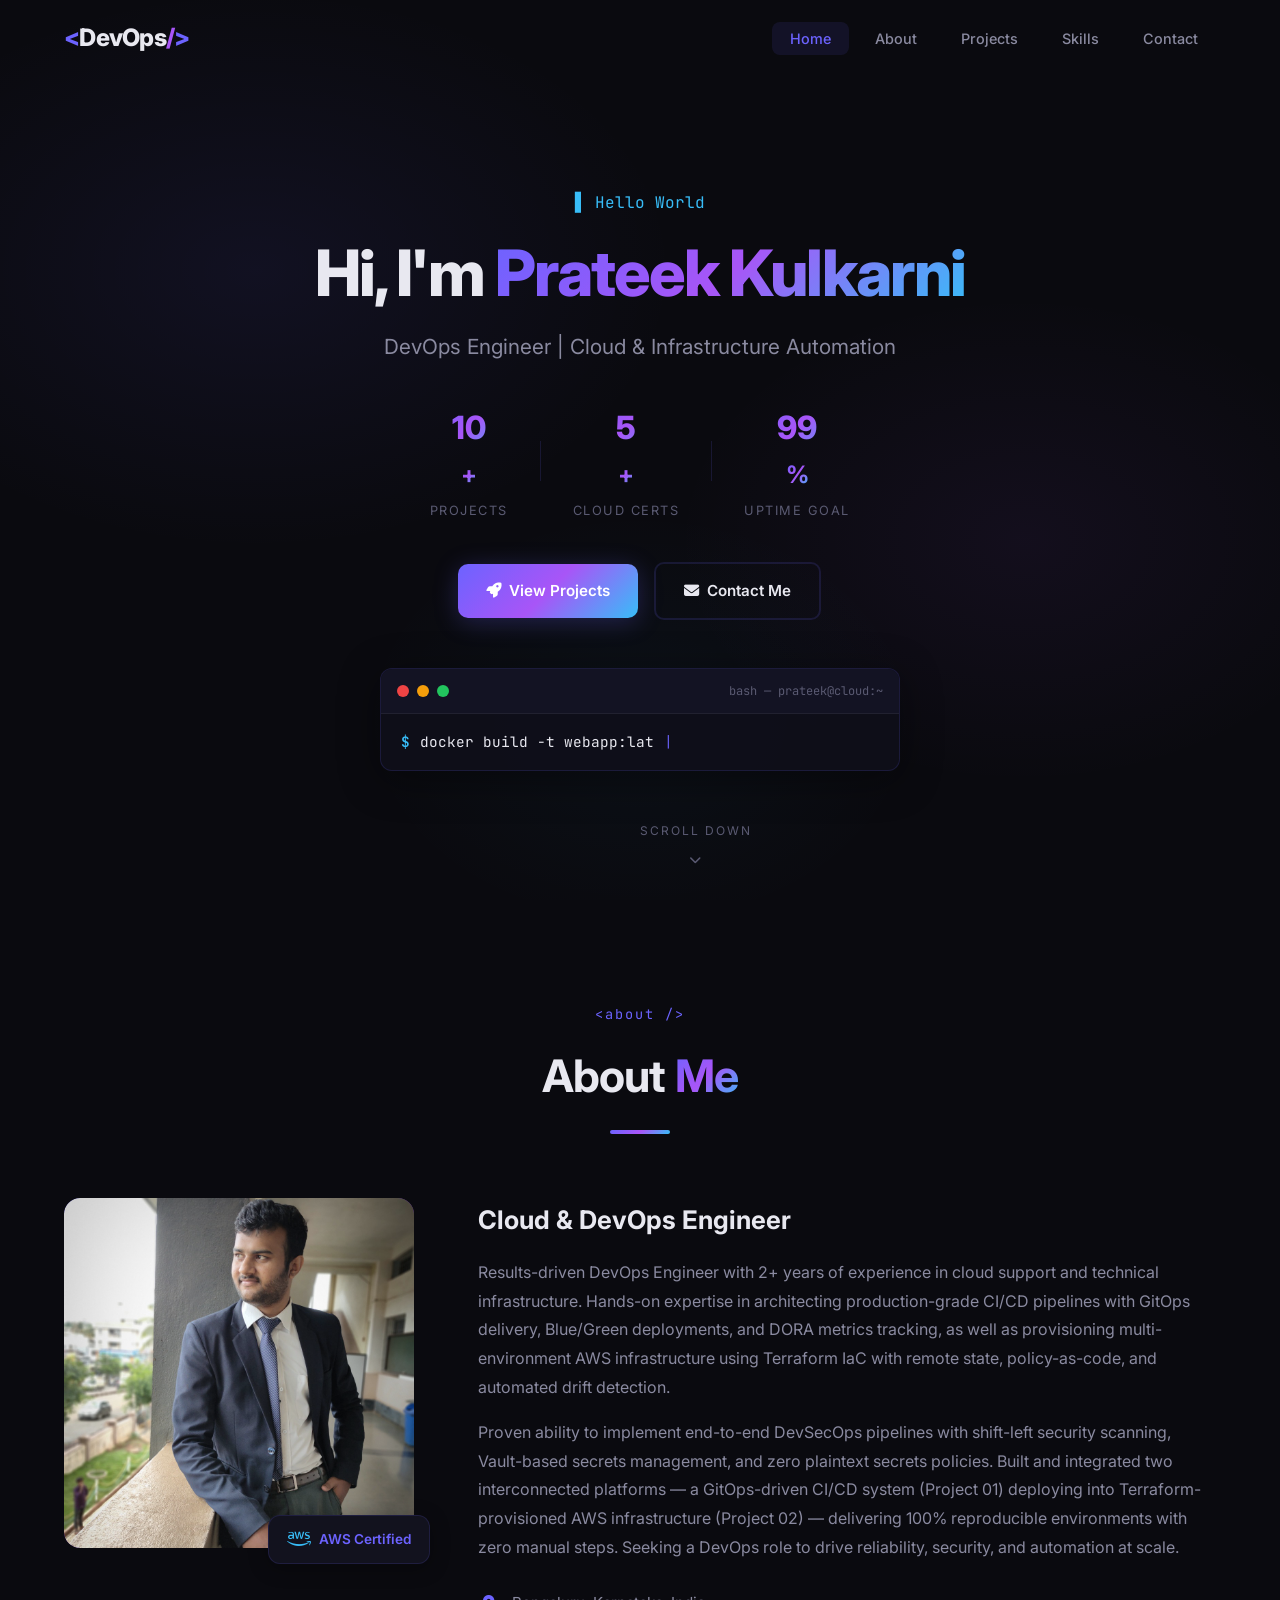
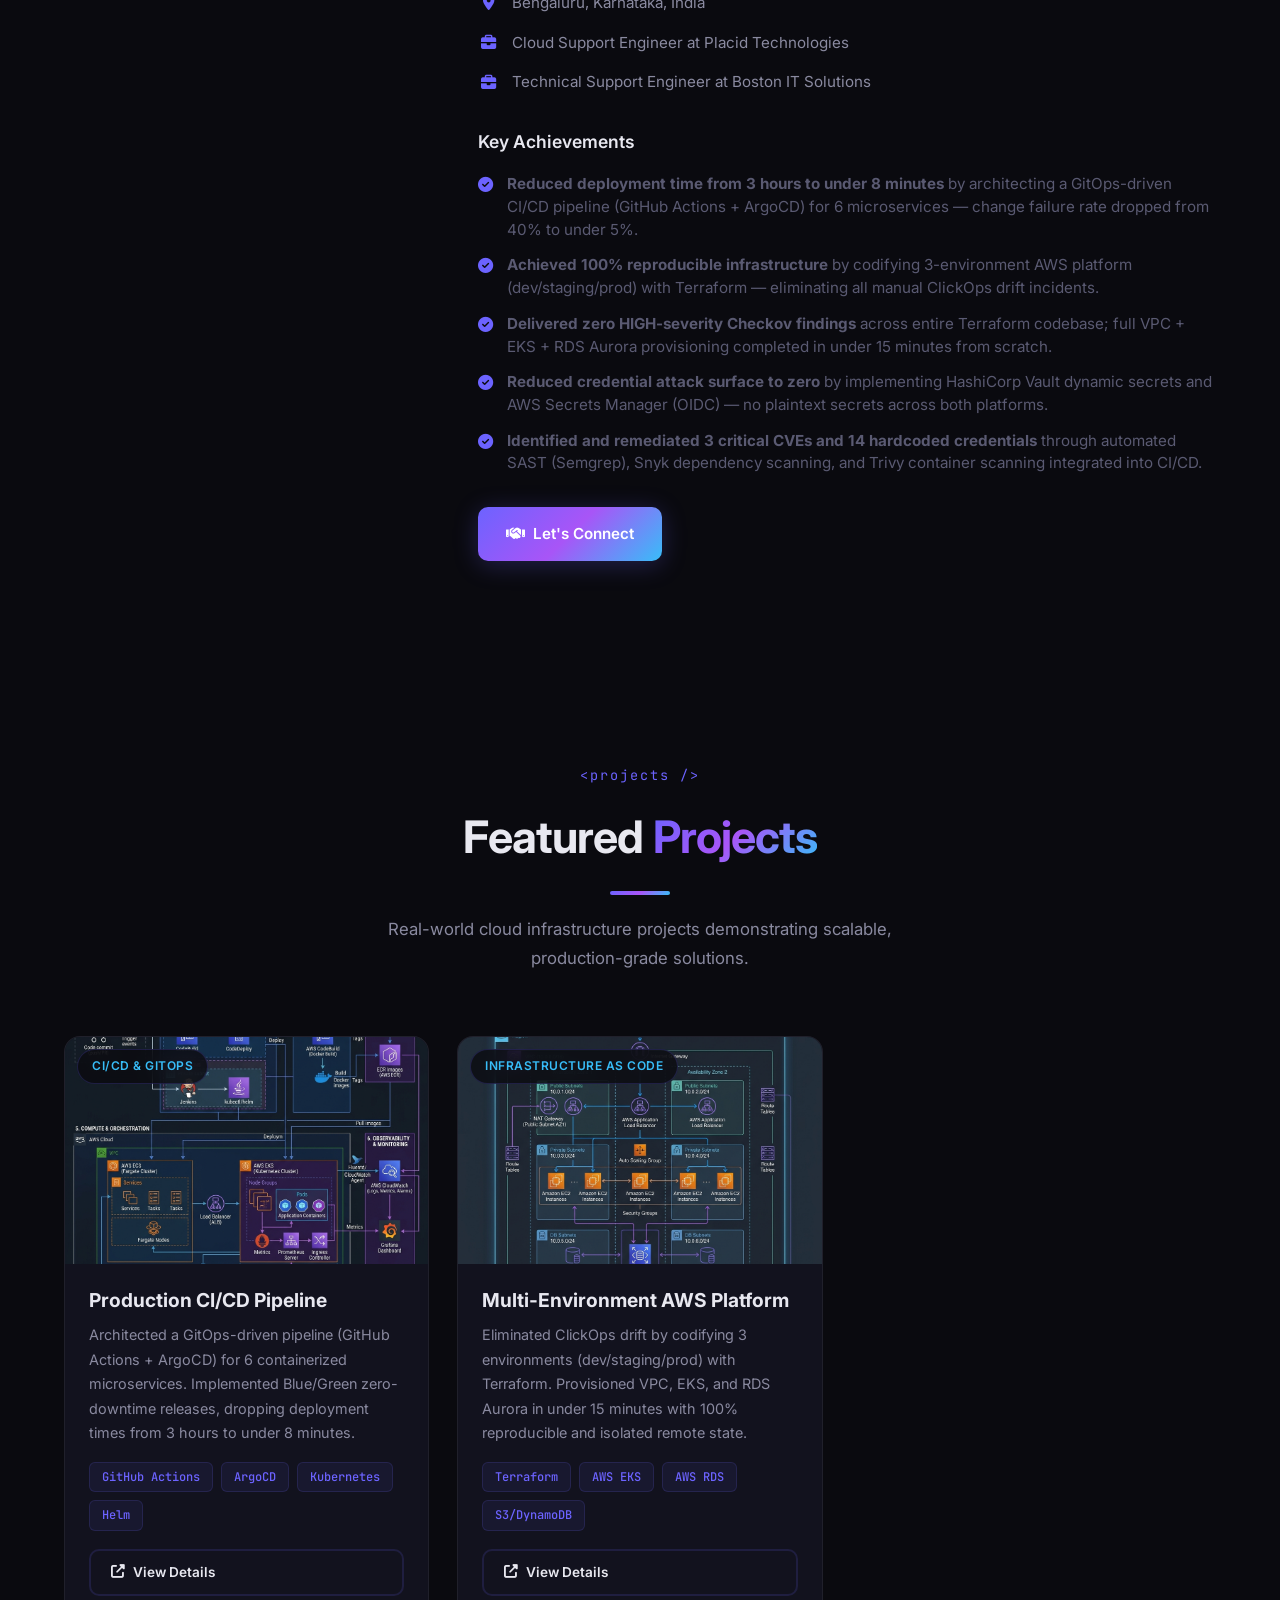
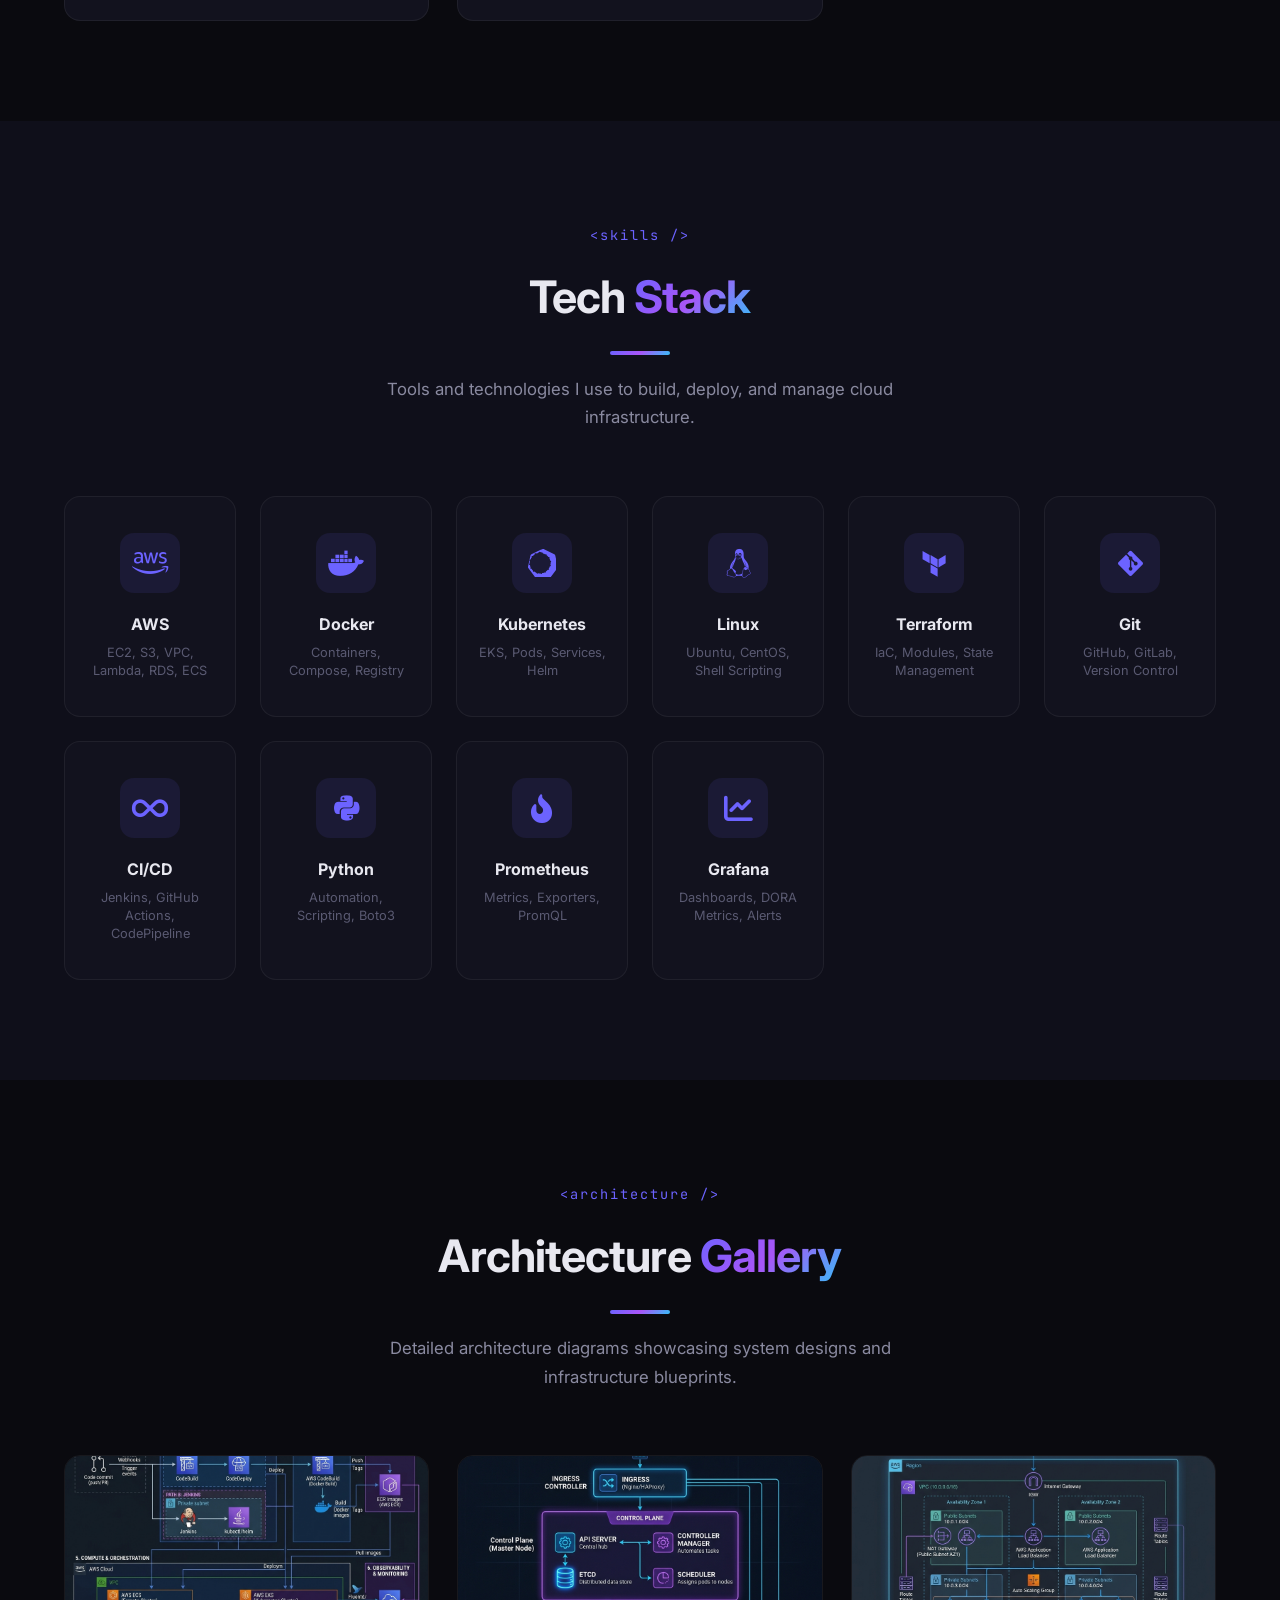
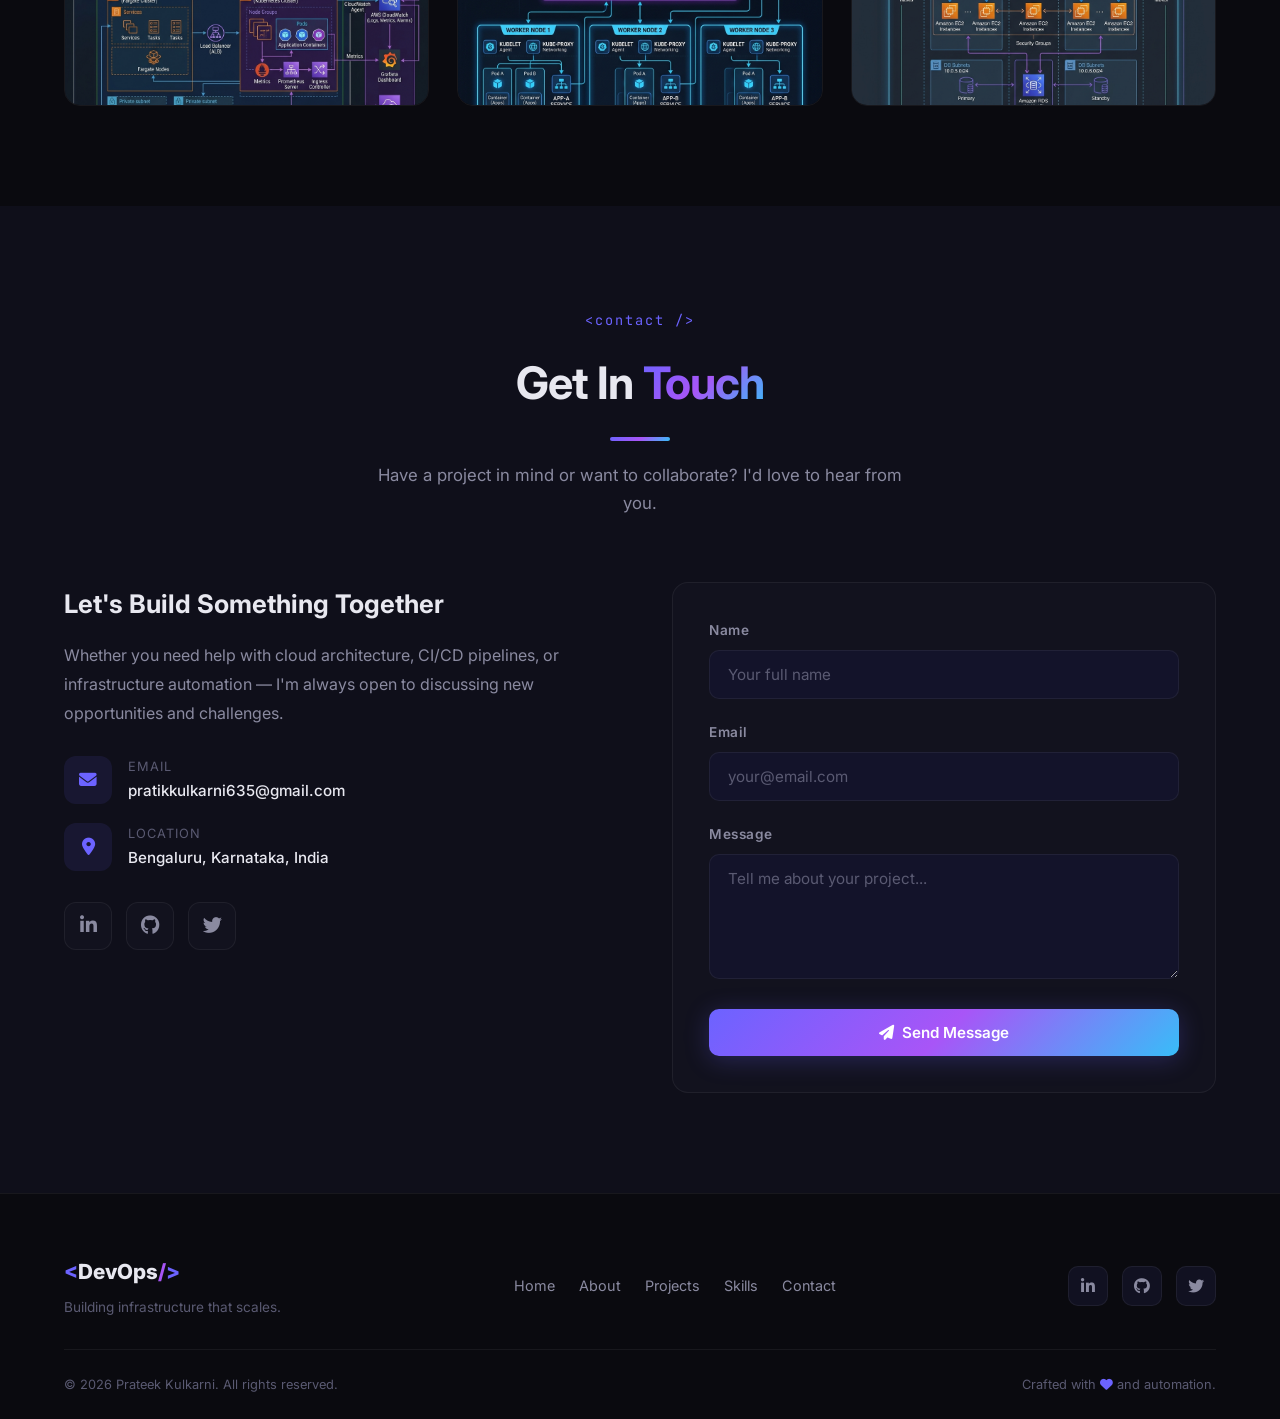
==== index.html @ 16a814f4 "Add Python, Prometheus, and Grafana to Tech Stack" ====
<!DOCTYPE html>
<html lang="en">
<head>
  <meta charset="UTF-8" />
  <meta name="viewport" content="width=device-width, initial-scale=1.0" />
  <meta name="description" content="Prateek Kulkarni — DevOps Engineer specializing in cloud infrastructure automation, CI/CD pipelines, Docker, Kubernetes, and Terraform. Based in Bengaluru, India." />
  <meta name="keywords" content="Prateek Kulkarni, DevOps Engineer, Cloud Engineer, AWS, Docker, Kubernetes, Terraform, CI/CD, Jenkins, Portfolio, Bengaluru" />
  <meta name="author" content="Prateek Kulkarni" />
  <title>Prateek Kulkarni | DevOps Engineer &amp; Cloud Infrastructure</title>

  <!-- Google Fonts -->
  <link rel="preconnect" href="https://fonts.googleapis.com" />
  <link rel="preconnect" href="https://fonts.gstatic.com" crossorigin />
  <link href="https://fonts.googleapis.com/css2?family=Inter:wght@300;400;500;600;700;800&family=JetBrains+Mono:wght@400;500;600&display=swap" rel="stylesheet" />

  <!-- Font Awesome -->
  <link rel="stylesheet" href="https://cdnjs.cloudflare.com/ajax/libs/font-awesome/6.5.1/css/all.min.css" />

  <link rel="stylesheet" href="style.css" />
</head>
<body>

  <!-- ========== NAVIGATION ========== -->
  <nav class="navbar" id="navbar">
    <div class="nav-container">
      <a href="#home" class="nav-logo" id="nav-logo">
        <span class="logo-bracket">&lt;</span>DevOps<span class="logo-slash">/</span><span class="logo-bracket">&gt;</span>
      </a>
      <ul class="nav-menu" id="nav-menu">
        <li><a href="#home" class="nav-link active" data-section="home">Home</a></li>
        <li><a href="#about" class="nav-link" data-section="about">About</a></li>
        <li><a href="#projects" class="nav-link" data-section="projects">Projects</a></li>
        <li><a href="#skills" class="nav-link" data-section="skills">Skills</a></li>
        <li><a href="#contact" class="nav-link" data-section="contact">Contact</a></li>
      </ul>
      <button class="nav-toggle" id="nav-toggle" aria-label="Toggle navigation">
        <span class="hamburger-line"></span>
        <span class="hamburger-line"></span>
        <span class="hamburger-line"></span>
      </button>
    </div>
  </nav>

  <!-- ========== HERO SECTION ========== -->
  <section class="hero" id="home">
    <div class="hero-particles" id="hero-particles"></div>
    <div class="hero-content">
      <p class="hero-greeting">
        <span class="terminal-cursor">▋</span> Hello World
      </p>
      <h1 class="hero-title">
        Hi, I'm <span class="gradient-text">Prateek Kulkarni</span>
      </h1>
      <p class="hero-subtitle">
        DevOps Engineer | Cloud &amp; Infrastructure Automation
      </p>
      <div class="hero-stats">
        <div class="stat-item">
          <span class="stat-number" data-target="10">0</span><span class="stat-suffix">+</span>
          <span class="stat-label">Projects</span>
        </div>
        <div class="stat-divider"></div>
        <div class="stat-item">
          <span class="stat-number" data-target="5">0</span><span class="stat-suffix">+</span>
          <span class="stat-label">Cloud Certs</span>
        </div>
        <div class="stat-divider"></div>
        <div class="stat-item">
          <span class="stat-number" data-target="99">0</span><span class="stat-suffix">%</span>
          <span class="stat-label">Uptime Goal</span>
        </div>
      </div>
      <div class="hero-cta">
        <a href="#projects" class="btn btn-primary" id="cta-projects">
          <i class="fas fa-rocket"></i> View Projects
        </a>
        <a href="#contact" class="btn btn-outline" id="cta-contact">
          <i class="fas fa-envelope"></i> Contact Me
        </a>
      </div>
      <div class="hero-terminal">
        <div class="terminal-header">
          <span class="terminal-dot red"></span>
          <span class="terminal-dot yellow"></span>
          <span class="terminal-dot green"></span>
          <span class="terminal-title">bash — prateek@cloud:~</span>
        </div>
        <div class="terminal-body">
          <div class="terminal-line">
            <span class="terminal-prompt">$</span>
            <span class="terminal-text" id="typed-text"></span>
            <span class="typing-cursor">|</span>
          </div>
        </div>
      </div>
    </div>
    <div class="hero-scroll-indicator">
      <span>Scroll Down</span>
      <div class="scroll-arrow">
        <i class="fas fa-chevron-down"></i>
      </div>
    </div>
  </section>

  <!-- ========== ABOUT SECTION ========== -->
  <section class="section about" id="about">
    <div class="container">
      <div class="section-header" data-animate>
        <span class="section-tag">&lt;about /&gt;</span>
        <h2 class="section-title">About <span class="gradient-text">Me</span></h2>
        <div class="section-line"></div>
      </div>
      <div class="about-grid" data-animate>
        <div class="about-image-wrapper">
          <div class="about-image-frame">
            <img src="images/profile.png" alt="Prateek Kulkarni — DevOps Engineer" class="about-image" />
            <div class="about-image-border"></div>
          </div>
          <div class="about-badge">
            <i class="fab fa-aws"></i>
            <span>AWS Certified</span>
          </div>
        </div>
        <div class="about-content">
          <h3 class="about-heading">Cloud &amp; DevOps Engineer</h3>
          <p class="about-text">
            Results-driven DevOps Engineer with 2+ years of experience in cloud support and technical infrastructure. Hands-on expertise in architecting production-grade CI/CD pipelines with GitOps delivery, Blue/Green deployments, and DORA metrics tracking, as well as provisioning multi-environment AWS infrastructure using Terraform IaC with remote state, policy-as-code, and automated drift detection.
          </p>
          <p class="about-text">
            Proven ability to implement end-to-end DevSecOps pipelines with shift-left security scanning, Vault-based secrets management, and zero plaintext secrets policies. Built and integrated two interconnected platforms — a GitOps-driven CI/CD system (Project 01) deploying into Terraform-provisioned AWS infrastructure (Project 02) — delivering 100% reproducible environments with zero manual steps. Seeking a DevOps role to drive reliability, security, and automation at scale.
          </p>
          <div class="about-details">
            <div class="about-detail-item">
              <i class="fas fa-map-marker-alt"></i>
              <span>Bengaluru, Karnataka, India</span>
            </div>
            <div class="about-detail-item">
              <i class="fas fa-briefcase"></i>
              <span>Cloud Support Engineer at Placid Technologies</span>
            </div>
            <div class="about-detail-item">
              <i class="fas fa-briefcase"></i>
              <span>Technical Support Engineer at Boston IT Solutions</span>
            </div>
          </div>

          <h4 style="margin-top: 1.5rem; margin-bottom: 1rem; color: var(--text-light); font-size: 1.1rem; font-weight: 600;">Key Achievements</h4>
          <ul style="list-style-type: none; padding-left: 0; margin-bottom: 2rem;">
            <li style="margin-bottom: 0.8rem; position: relative; padding-left: 1.8rem; font-size: 0.95rem; line-height: 1.5; color: var(--text-muted);"><i class="fas fa-check-circle" style="color: var(--accent-primary); position: absolute; left: 0; top: 0.25rem;"></i> <strong>Reduced deployment time from 3 hours to under 8 minutes</strong> by architecting a GitOps-driven CI/CD pipeline (GitHub Actions + ArgoCD) for 6 microservices — change failure rate dropped from 40% to under 5%.</li>
            <li style="margin-bottom: 0.8rem; position: relative; padding-left: 1.8rem; font-size: 0.95rem; line-height: 1.5; color: var(--text-muted);"><i class="fas fa-check-circle" style="color: var(--accent-primary); position: absolute; left: 0; top: 0.25rem;"></i> <strong>Achieved 100% reproducible infrastructure</strong> by codifying 3-environment AWS platform (dev/staging/prod) with Terraform — eliminating all manual ClickOps drift incidents.</li>
            <li style="margin-bottom: 0.8rem; position: relative; padding-left: 1.8rem; font-size: 0.95rem; line-height: 1.5; color: var(--text-muted);"><i class="fas fa-check-circle" style="color: var(--accent-primary); position: absolute; left: 0; top: 0.25rem;"></i> <strong>Delivered zero HIGH-severity Checkov findings</strong> across entire Terraform codebase; full VPC + EKS + RDS Aurora provisioning completed in under 15 minutes from scratch.</li>
            <li style="margin-bottom: 0.8rem; position: relative; padding-left: 1.8rem; font-size: 0.95rem; line-height: 1.5; color: var(--text-muted);"><i class="fas fa-check-circle" style="color: var(--accent-primary); position: absolute; left: 0; top: 0.25rem;"></i> <strong>Reduced credential attack surface to zero</strong> by implementing HashiCorp Vault dynamic secrets and AWS Secrets Manager (OIDC) — no plaintext secrets across both platforms.</li>
            <li style="margin-bottom: 0.8rem; position: relative; padding-left: 1.8rem; font-size: 0.95rem; line-height: 1.5; color: var(--text-muted);"><i class="fas fa-check-circle" style="color: var(--accent-primary); position: absolute; left: 0; top: 0.25rem;"></i> <strong>Identified and remediated 3 critical CVEs and 14 hardcoded credentials</strong> through automated SAST (Semgrep), Snyk dependency scanning, and Trivy container scanning integrated into CI/CD.</li>
          </ul>
          <a href="#contact" class="btn btn-primary">
            <i class="fas fa-handshake"></i> Let's Connect
          </a>
        </div>
      </div>
    </div>
  </section>

  <!-- ========== PROJECTS SECTION ========== -->
  <section class="section projects" id="projects">
    <div class="container">
      <div class="section-header" data-animate>
        <span class="section-tag">&lt;projects /&gt;</span>
        <h2 class="section-title">Featured <span class="gradient-text">Projects</span></h2>
        <div class="section-line"></div>
        <p class="section-desc">Real-world cloud infrastructure projects demonstrating scalable, production-grade solutions.</p>
      </div>
      <div class="projects-grid" data-animate>

        <!-- Project Card 1 -->
        <article class="project-card" id="project-cicd">
          <div class="project-image-wrapper">
            <img src="images/arch-cicd.png" alt="CI/CD Pipeline Architecture" class="project-image" loading="lazy" />
            <div class="project-image-overlay">
              <span class="project-category">CI/CD &amp; GitOps</span>
            </div>
          </div>
          <div class="project-body">
            <h3 class="project-title">Production CI/CD Pipeline</h3>
            <p class="project-desc">
              Architected a GitOps-driven pipeline (GitHub Actions + ArgoCD) for 6 containerized microservices. Implemented Blue/Green zero-downtime releases, dropping deployment times from 3 hours to under 8 minutes.
            </p>
            <div class="project-tags">
              <span class="tag">GitHub Actions</span>
              <span class="tag">ArgoCD</span>
              <span class="tag">Kubernetes</span>
              <span class="tag">Helm</span>
            </div>
            <a href="#" class="btn btn-sm btn-outline" id="btn-project-cicd">
              <i class="fas fa-external-link-alt"></i> View Details
            </a>
          </div>
        </article>

        <!-- Project Card 2 -->
        <article class="project-card" id="project-aws">
          <div class="project-image-wrapper">
            <img src="images/project-vpc.png" alt="AWS Infrastructure Architecture" class="project-image" loading="lazy" />
            <div class="project-image-overlay">
              <span class="project-category">Infrastructure as Code</span>
            </div>
          </div>
          <div class="project-body">
            <h3 class="project-title">Multi-Environment AWS Platform</h3>
            <p class="project-desc">
              Eliminated ClickOps drift by codifying 3 environments (dev/staging/prod) with Terraform. Provisioned VPC, EKS, and RDS Aurora in under 15 minutes with 100% reproducible and isolated remote state.
            </p>
            <div class="project-tags">
              <span class="tag">Terraform</span>
              <span class="tag">AWS EKS</span>
              <span class="tag">AWS RDS</span>
              <span class="tag">S3/DynamoDB</span>
            </div>
            <a href="#" class="btn btn-sm btn-outline" id="btn-project-aws">
              <i class="fas fa-external-link-alt"></i> View Details
            </a>
          </div>
        </article>



      </div>
    </div>
  </section>

  <!-- ========== SKILLS SECTION ========== -->
  <section class="section skills" id="skills">
    <div class="container">
      <div class="section-header" data-animate>
        <span class="section-tag">&lt;skills /&gt;</span>
        <h2 class="section-title">Tech <span class="gradient-text">Stack</span></h2>
        <div class="section-line"></div>
        <p class="section-desc">Tools and technologies I use to build, deploy, and manage cloud infrastructure.</p>
      </div>
      <div class="skills-grid" data-animate>

        <div class="skill-card" id="skill-aws">
          <div class="skill-icon-wrapper">
            <i class="fab fa-aws"></i>
          </div>
          <h4 class="skill-name">AWS</h4>
          <p class="skill-detail">EC2, S3, VPC, Lambda, RDS, ECS</p>
        </div>

        <div class="skill-card" id="skill-docker">
          <div class="skill-icon-wrapper">
            <i class="fab fa-docker"></i>
          </div>
          <h4 class="skill-name">Docker</h4>
          <p class="skill-detail">Containers, Compose, Registry</p>
        </div>

        <div class="skill-card" id="skill-kubernetes">
          <div class="skill-icon-wrapper">
            <svg class="skill-svg-icon" viewBox="0 0 32 32" fill="currentColor"><path d="M15.9.476a2.14 2.14 0 0 0-.823.218L3.932 6.01a2.133 2.133 0 0 0-1.1 1.39l-2.78 12.55a2.133 2.133 0 0 0 .272 1.674l7.63 10.283A2.133 2.133 0 0 0 9.6 32.9h14.8a2.133 2.133 0 0 0 1.646-.993l7.63-10.283a2.133 2.133 0 0 0 .272-1.674L31.17 7.4a2.133 2.133 0 0 0-1.1-1.39L18.923.694A2.133 2.133 0 0 0 15.9.476zm.1 3.474a.423.423 0 0 1 .184.042l.54.241a.423.423 0 0 1 .237.335l.073.59a7.573 7.573 0 0 1 2.7 1.1l.478-.34a.423.423 0 0 1 .4-.04l.51.273a.423.423 0 0 1 .2.355l-.023.59a7.573 7.573 0 0 1 1.97 2.15l.55-.15a.423.423 0 0 1 .39.118l.39.41a.423.423 0 0 1 .073.402l-.214.553a7.573 7.573 0 0 1 .927 2.8l.588.103a.423.423 0 0 1 .316.26l.18.558a.423.423 0 0 1-.107.41l-.43.403a7.573 7.573 0 0 1-.37 2.96l.431.389a.423.423 0 0 1 .107.41l-.178.558a.423.423 0 0 1-.316.26l-.583.1a7.573 7.573 0 0 1-1.35 2.583l.273.503a.423.423 0 0 1-.029.4l-.35.46a.423.423 0 0 1-.38.162l-.59-.065a7.573 7.573 0 0 1-2.22 1.8l.102.587a.423.423 0 0 1-.155.378l-.49.337a.423.423 0 0 1-.404.033l-.527-.25a7.573 7.573 0 0 1-2.763.717l-.07.59a.423.423 0 0 1-.267.345l-.558.18a.423.423 0 0 1-.404-.108l-.398-.43a7.573 7.573 0 0 1-2.867-.34l-.378.434a.423.423 0 0 1-.397.143l-.57-.11a.423.423 0 0 1-.3-.283l-.165-.565a7.573 7.573 0 0 1-2.507-1.45l-.494.283a.423.423 0 0 1-.402-.017l-.47-.34a.423.423 0 0 1-.17-.373l.058-.59a7.573 7.573 0 0 1-1.757-2.3l-.568.157a.423.423 0 0 1-.393-.112l-.32-.463a.423.423 0 0 1-.022-.41l.262-.527a7.573 7.573 0 0 1-.66-2.86l-.59-.075a.423.423 0 0 1-.35-.265l-.12-.574a.423.423 0 0 1 .153-.39l.464-.37a7.573 7.573 0 0 1 .5-2.9l-.418-.415a.423.423 0 0 1-.087-.407l.192-.55a.423.423 0 0 1 .327-.27l.587-.087a7.573 7.573 0 0 1 1.38-2.56l-.264-.51a.423.423 0 0 1 .043-.404l.362-.45a.423.423 0 0 1 .383-.153l.585.076a7.573 7.573 0 0 1 2.17-1.767l-.093-.59a.423.423 0 0 1 .167-.375l.498-.328a.423.423 0 0 1 .404-.022l.52.257a7.573 7.573 0 0 1 2.78-.69l.078-.59a.423.423 0 0 1 .236-.33l.54-.241a.423.423 0 0 1 .184-.042z"/></svg>
          </div>
          <h4 class="skill-name">Kubernetes</h4>
          <p class="skill-detail">EKS, Pods, Services, Helm</p>
        </div>

        <div class="skill-card" id="skill-linux">
          <div class="skill-icon-wrapper">
            <i class="fab fa-linux"></i>
          </div>
          <h4 class="skill-name">Linux</h4>
          <p class="skill-detail">Ubuntu, CentOS, Shell Scripting</p>
        </div>

        <div class="skill-card" id="skill-terraform">
          <div class="skill-icon-wrapper">
            <svg class="skill-svg-icon" viewBox="0 0 32 32" fill="currentColor"><path d="M12.042 6.858L20.167 11.573V21.002L12.042 16.287Z"/><path d="M21.167 11.573L29.292 6.858V16.287L21.167 21.002Z"/><path d="M2.917 2.143L11.042 6.858V16.287L2.917 11.573Z"/><path d="M12.042 17.573L20.167 22.288V31.717L12.042 27.002Z"/></svg>
          </div>
          <h4 class="skill-name">Terraform</h4>
          <p class="skill-detail">IaC, Modules, State Management</p>
        </div>

        <div class="skill-card" id="skill-git">
          <div class="skill-icon-wrapper">
            <i class="fab fa-git-alt"></i>
          </div>
          <h4 class="skill-name">Git</h4>
          <p class="skill-detail">GitHub, GitLab, Version Control</p>
        </div>

        <div class="skill-card" id="skill-cicd">
          <div class="skill-icon-wrapper">
            <i class="fas fa-infinity"></i>
          </div>
          <h4 class="skill-name">CI/CD</h4>
          <p class="skill-detail">Jenkins, GitHub Actions, CodePipeline</p>
        </div>

        <div class="skill-card" id="skill-python">
          <div class="skill-icon-wrapper">
            <i class="fab fa-python"></i>
          </div>
          <h4 class="skill-name">Python</h4>
          <p class="skill-detail">Automation, Scripting, Boto3</p>
        </div>

        <div class="skill-card" id="skill-prometheus">
          <div class="skill-icon-wrapper">
            <i class="fas fa-fire-alt"></i>
          </div>
          <h4 class="skill-name">Prometheus</h4>
          <p class="skill-detail">Metrics, Exporters, PromQL</p>
        </div>

        <div class="skill-card" id="skill-grafana">
          <div class="skill-icon-wrapper">
            <i class="fas fa-chart-line"></i>
          </div>
          <h4 class="skill-name">Grafana</h4>
          <p class="skill-detail">Dashboards, DORA Metrics, Alerts</p>
        </div>

      </div>
    </div>
  </section>

  <!-- ========== ARCHITECTURE GALLERY ========== -->
  <section class="section gallery" id="gallery">
    <div class="container">
      <div class="section-header" data-animate>
        <span class="section-tag">&lt;architecture /&gt;</span>
        <h2 class="section-title">Architecture <span class="gradient-text">Gallery</span></h2>
        <div class="section-line"></div>
        <p class="section-desc">Detailed architecture diagrams showcasing system designs and infrastructure blueprints.</p>
      </div>
      <div class="gallery-grid" data-animate>
        <div class="gallery-card" id="gallery-cicd">
          <div class="gallery-image-wrapper">
            <img src="images/arch-cicd.png" alt="CI/CD Pipeline Architecture" class="gallery-image" loading="lazy" />
          </div>
          <div class="gallery-overlay">
            <h4 class="gallery-title">CI/CD Pipeline Architecture</h4>
            <p class="gallery-desc">End-to-end continuous delivery pipeline from source to Kubernetes deployment.</p>
            <button class="btn btn-sm btn-outline gallery-expand" aria-label="Expand CI/CD architecture diagram">
              <i class="fas fa-expand"></i> Expand
            </button>
          </div>
        </div>

        <div class="gallery-card" id="gallery-k8s">
          <div class="gallery-image-wrapper">
            <img src="images/arch-k8s.png" alt="Kubernetes Cluster Architecture" class="gallery-image" loading="lazy" />
          </div>
          <div class="gallery-overlay">
            <h4 class="gallery-title">Kubernetes Cluster Architecture</h4>
            <p class="gallery-desc">Multi-node Kubernetes cluster with Ingress, services, and monitoring stack.</p>
            <button class="btn btn-sm btn-outline gallery-expand" aria-label="Expand Kubernetes architecture diagram">
              <i class="fas fa-expand"></i> Expand
            </button>
          </div>
        </div>

        <div class="gallery-card" id="gallery-vpc">
          <div class="gallery-image-wrapper">
            <img src="images/project-vpc.png" alt="VPC Network Architecture" class="gallery-image" loading="lazy" />
          </div>
          <div class="gallery-overlay">
            <h4 class="gallery-title">VPC Network Architecture</h4>
            <p class="gallery-desc">Multi-tier VPC design with NAT gateways, security groups, and private subnets.</p>
            <button class="btn btn-sm btn-outline gallery-expand" aria-label="Expand VPC architecture diagram">
              <i class="fas fa-expand"></i> Expand
            </button>
          </div>
        </div>
      </div>
    </div>
  </section>

  <!-- ========== LIGHTBOX ========== -->
  <div class="lightbox" id="lightbox">
    <button class="lightbox-close" id="lightbox-close" aria-label="Close lightbox">&times;</button>
    <img src="" alt="Architecture diagram enlarged" class="lightbox-image" id="lightbox-image" />
  </div>

  <!-- ========== CONTACT SECTION ========== -->
  <section class="section contact" id="contact">
    <div class="container">
      <div class="section-header" data-animate>
        <span class="section-tag">&lt;contact /&gt;</span>
        <h2 class="section-title">Get In <span class="gradient-text">Touch</span></h2>
        <div class="section-line"></div>
        <p class="section-desc">Have a project in mind or want to collaborate? I'd love to hear from you.</p>
      </div>
      <div class="contact-grid" data-animate>
        <div class="contact-info">
          <h3 class="contact-heading">Let's Build Something Together</h3>
          <p class="contact-text">
            Whether you need help with cloud architecture, CI/CD pipelines, or infrastructure automation — 
            I'm always open to discussing new opportunities and challenges.
          </p>
          <div class="contact-details">
            <div class="contact-detail-item">
              <div class="contact-icon-wrapper">
                <i class="fas fa-envelope"></i>
              </div>
              <div>
                <span class="contact-label">Email</span>
                <span class="contact-value">pratikkulkarni635@gmail.com</span>
              </div>
            </div>
            <div class="contact-detail-item">
              <div class="contact-icon-wrapper">
                <i class="fas fa-map-marker-alt"></i>
              </div>
              <div>
                <span class="contact-label">Location</span>
                <span class="contact-value">Bengaluru, Karnataka, India</span>
              </div>
            </div>
          </div>
          <div class="social-links">
            <a href="https://www.linkedin.com/in/prateek-kulkarni-4744561b5" target="_blank" rel="noopener noreferrer" class="social-link" id="social-linkedin" aria-label="LinkedIn">
              <i class="fab fa-linkedin-in"></i>
            </a>
            <a href="https://github.com" target="_blank" rel="noopener noreferrer" class="social-link" id="social-github" aria-label="GitHub">
              <i class="fab fa-github"></i>
            </a>
            <a href="https://twitter.com" target="_blank" rel="noopener noreferrer" class="social-link" id="social-twitter" aria-label="Twitter">
              <i class="fab fa-twitter"></i>
            </a>
          </div>
        </div>
        <form class="contact-form" id="contact-form">
          <div class="form-group">
            <label for="contact-name" class="form-label">Name</label>
            <input type="text" id="contact-name" name="name" class="form-input" placeholder="Your full name" required />
          </div>
          <div class="form-group">
            <label for="contact-email" class="form-label">Email</label>
            <input type="email" id="contact-email" name="email" class="form-input" placeholder="your@email.com" required />
          </div>
          <div class="form-group">
            <label for="contact-message" class="form-label">Message</label>
            <textarea id="contact-message" name="message" class="form-input form-textarea" placeholder="Tell me about your project..." rows="5" required></textarea>
          </div>
          <button type="submit" class="btn btn-primary btn-full" id="contact-submit">
            <i class="fas fa-paper-plane"></i> Send Message
          </button>
        </form>
      </div>
    </div>
  </section>

  <!-- ========== FOOTER ========== -->
  <footer class="footer" id="footer">
    <div class="container">
      <div class="footer-content">
        <div class="footer-brand">
          <a href="#home" class="footer-logo">
            <span class="logo-bracket">&lt;</span>DevOps<span class="logo-slash">/</span><span class="logo-bracket">&gt;</span>
          </a>
          <p class="footer-tagline">Building infrastructure that scales.</p>
        </div>
        <div class="footer-nav">
          <a href="#home">Home</a>
          <a href="#about">About</a>
          <a href="#projects">Projects</a>
          <a href="#skills">Skills</a>
          <a href="#contact">Contact</a>
        </div>
        <div class="footer-socials">
          <a href="https://www.linkedin.com/in/prateek-kulkarni-4744561b5" target="_blank" rel="noopener noreferrer" aria-label="LinkedIn"><i class="fab fa-linkedin-in"></i></a>
          <a href="https://github.com" target="_blank" rel="noopener noreferrer" aria-label="GitHub"><i class="fab fa-github"></i></a>
          <a href="https://twitter.com" target="_blank" rel="noopener noreferrer" aria-label="Twitter"><i class="fab fa-twitter"></i></a>
        </div>
      </div>
      <div class="footer-bottom">
        <p>&copy; 2026 Prateek Kulkarni. All rights reserved.</p>
        <p>Crafted with <i class="fas fa-heart" style="color: var(--accent-primary);"></i> and automation.</p>
      </div>
    </div>
  </footer>

  <!-- ========== PROJECT MODALS ========== -->
  <!-- Modal 1 -->
  <div class="project-modal" id="modal-cicd">
    <div class="modal-content-box">
      <button class="modal-close-btn" aria-label="Close modal"><i class="fas fa-times"></i></button>
      <h3 class="modal-title">Production CI/CD Pipeline</h3>
      <ul class="modal-list">
        <li><i class="fas fa-check-circle"></i> Architected a multi-stage GitHub Actions CI/CD pipeline for 6 containerized microservices (NovaPay fintech platform) — replacing manual SSH deployments and reducing deployment time from 3 hours to under 8 minutes.</li>
        <li><i class="fas fa-check-circle"></i> Implemented GitOps delivery with ArgoCD watching a dedicated gitops-configs repo; ArgoCD auto-deploys Helm chart changes to AWS EKS within 2 minutes of a merge to main — zero manual kubectl commands required.</li>
        <li><i class="fas fa-check-circle"></i> Integrated Trivy container scanning and SonarQube quality gates into the pipeline — blocking merges on CRITICAL CVEs and enforcing ≥70% code coverage; reduced change failure rate from 40% to under 5%.</li>
        <li><i class="fas fa-check-circle"></i> Implemented Blue/Green deployments using Kubernetes service selectors with k6 smoke tests during traffic switch — achieving zero-downtime releases; rollback executed via a single git revert + push.</li>
        <li><i class="fas fa-check-circle"></i> Configured AWS Secrets Manager with OIDC-based GitHub Actions authentication and External Secrets Operator on Kubernetes — zero hardcoded credentials across entire codebase, verified via git grep.</li>
        <li><i class="fas fa-check-circle"></i> Built Prometheus + Grafana dashboards tracking all four DORA metrics (Deployment Frequency, Lead Time, Change Failure Rate, MTTR) sourced from GitHub Events API and PagerDuty.</li>
      </ul>
    </div>
  </div>

  <!-- Modal 2 -->
  <div class="project-modal" id="modal-aws">
    <div class="modal-content-box">
      <button class="modal-close-btn" aria-label="Close modal"><i class="fas fa-times"></i></button>
      <h3 class="modal-title">Multi-Environment AWS Platform</h3>
      <ul class="modal-list">
        <li><i class="fas fa-check-circle"></i> Eliminated ClickOps-related drift incidents by migrating 3 environments (dev/staging/prod) to Terraform IaC, resulting in 100% reproducible infrastructure from a single codebase with zero hardcoded values.</li>
        <li><i class="fas fa-check-circle"></i> Built reusable Terraform modules for VPC (multi-AZ, public/private/database subnets), EKS (managed node groups, OIDC, cluster add-ons), RDS Aurora (multi-AZ, KMS encryption), IAM (least-privilege, no wildcard permissions), and ALB/Route53.</li>
        <li><i class="fas fa-check-circle"></i> Configured S3 + DynamoDB remote state with separate state keys per environment (blast-radius isolation); demonstrated DynamoDB state lock preventing concurrent applies — concurrent runs blocked with lock error showing holder ID.</li>
        <li><i class="fas fa-check-circle"></i> Integrated tfsec and Checkov policy-as-code scanning into GitHub Actions CI on every PR; achieved zero HIGH-severity findings with complete VPC + EKS + RDS Aurora provisioning in under 15 minutes from scratch.</li>
        <li><i class="fas fa-check-circle"></i> Added scheduled terraform plan (every 6 hrs) for automated drift detection with Slack alerts on non-zero exit codes; secrets accessed via AWS Secrets Manager data blocks — never in .tfvars or state in plaintext.</li>
        <li><i class="fas fa-check-circle"></i> Infrastructure outputs (EKS Cluster ARN, ECR Repository URL, RDS Endpoint, VPC Subnet IDs) consumed directly by Project 01’s CI/CD pipeline — full dev/staging/prod environment created with one command: ./scripts/deploy.sh dev.</li>
      </ul>
    </div>
  </div>

  <script src="script.js"></script>
</body>
</html>
---- style.css ----
/* ============================================
   DevOps Portfolio — Design System & Styles
   ============================================ */

/* ---------- CSS Custom Properties ---------- */
:root {
  /* Colors */
  --bg-primary: #0a0a0f;
  --bg-secondary: #0f0f1a;
  --bg-card: #12121e;
  --bg-card-hover: #181830;
  --bg-input: #13132a;

  --text-primary: #e8e8f0;
  --text-secondary: #8a8aa0;
  --text-muted: #5a5a72;

  --accent-primary: #6c63ff;
  --accent-secondary: #a855f7;
  --accent-tertiary: #38bdf8;
  --accent-gradient: linear-gradient(135deg, #6c63ff 0%, #a855f7 50%, #38bdf8 100%);
  --accent-glow: rgba(108, 99, 255, 0.25);

  --border-color: rgba(108, 99, 255, 0.15);
  --border-subtle: rgba(255, 255, 255, 0.06);

  --success: #22c55e;
  --danger: #ef4444;
  --warning: #f59e0b;

  /* Typography */
  --font-main: 'Inter', -apple-system, BlinkMacSystemFont, sans-serif;
  --font-mono: 'JetBrains Mono', 'Fira Code', monospace;

  /* Spacing */
  --section-padding: 100px 0;
  --container-width: 1200px;
  --card-radius: 16px;
  --btn-radius: 10px;

  /* Transitions */
  --transition-fast: 0.2s ease;
  --transition-normal: 0.35s cubic-bezier(0.4, 0, 0.2, 1);
  --transition-slow: 0.6s cubic-bezier(0.4, 0, 0.2, 1);
}

/* ---------- Reset & Base ---------- */
*,
*::before,
*::after {
  margin: 0;
  padding: 0;
  box-sizing: border-box;
}

html {
  scroll-behavior: smooth;
  font-size: 16px;
  -webkit-font-smoothing: antialiased;
  -moz-osx-font-smoothing: grayscale;
}

body {
  font-family: var(--font-main);
  background-color: var(--bg-primary);
  color: var(--text-primary);
  line-height: 1.7;
  overflow-x: hidden;
}

a {
  text-decoration: none;
  color: inherit;
  transition: color var(--transition-fast);
}

img {
  max-width: 100%;
  display: block;
}

ul {
  list-style: none;
}

.container {
  width: 90%;
  max-width: var(--container-width);
  margin: 0 auto;
}

.section {
  padding: var(--section-padding);
  position: relative;
}

/* ---------- Utility: Gradient Text ---------- */
.gradient-text {
  background: var(--accent-gradient);
  -webkit-background-clip: text;
  -webkit-text-fill-color: transparent;
  background-clip: text;
}

/* ---------- Section Headers ---------- */
.section-header {
  text-align: center;
  margin-bottom: 64px;
}

.section-tag {
  display: inline-block;
  font-family: var(--font-mono);
  font-size: 0.85rem;
  color: var(--accent-primary);
  letter-spacing: 2px;
  margin-bottom: 12px;
}

.section-title {
  font-size: clamp(2rem, 4vw, 2.8rem);
  font-weight: 700;
  margin-bottom: 16px;
  letter-spacing: -0.02em;
}

.section-line {
  width: 60px;
  height: 4px;
  background: var(--accent-gradient);
  border-radius: 2px;
  margin: 0 auto 20px;
}

.section-desc {
  max-width: 560px;
  margin: 0 auto;
  color: var(--text-secondary);
  font-size: 1.05rem;
}

/* ---------- Buttons ---------- */
.btn {
  display: inline-flex;
  align-items: center;
  gap: 8px;
  padding: 14px 28px;
  border-radius: var(--btn-radius);
  font-family: var(--font-main);
  font-size: 0.95rem;
  font-weight: 600;
  cursor: pointer;
  border: none;
  transition: all var(--transition-normal);
  position: relative;
  overflow: hidden;
}

.btn::before {
  content: '';
  position: absolute;
  inset: 0;
  background: linear-gradient(135deg, rgba(255,255,255,0.1), transparent);
  opacity: 0;
  transition: opacity var(--transition-fast);
}

.btn:hover::before {
  opacity: 1;
}

.btn-primary {
  background: var(--accent-gradient);
  color: #fff;
  box-shadow: 0 4px 24px var(--accent-glow);
}

.btn-primary:hover {
  transform: translateY(-2px);
  box-shadow: 0 8px 32px rgba(108, 99, 255, 0.4);
}

.btn-outline {
  background: transparent;
  color: var(--text-primary);
  border: 2px solid var(--border-color);
}

.btn-outline:hover {
  border-color: var(--accent-primary);
  color: var(--accent-primary);
  transform: translateY(-2px);
  box-shadow: 0 4px 20px var(--accent-glow);
}

.btn-sm {
  padding: 10px 20px;
  font-size: 0.85rem;
}

.btn-full {
  width: 100%;
  justify-content: center;
}

/* ============================================
   NAVIGATION
   ============================================ */
.navbar {
  position: fixed;
  top: 0;
  left: 0;
  right: 0;
  z-index: 1000;
  padding: 18px 0;
  transition: all var(--transition-normal);
  background: transparent;
}

.navbar.scrolled {
  background: rgba(10, 10, 15, 0.88);
  backdrop-filter: blur(20px);
  -webkit-backdrop-filter: blur(20px);
  padding: 12px 0;
  border-bottom: 1px solid var(--border-subtle);
  box-shadow: 0 4px 30px rgba(0, 0, 0, 0.3);
}

.nav-container {
  width: 90%;
  max-width: var(--container-width);
  margin: 0 auto;
  display: flex;
  align-items: center;
  justify-content: space-between;
}

.nav-logo {
  font-size: 1.5rem;
  font-weight: 800;
  letter-spacing: -0.03em;
}

.logo-bracket {
  color: var(--accent-primary);
}

.logo-slash {
  color: var(--accent-secondary);
}

.nav-menu {
  display: flex;
  align-items: center;
  gap: 8px;
}

.nav-link {
  padding: 8px 18px;
  border-radius: 8px;
  font-size: 0.9rem;
  font-weight: 500;
  color: var(--text-secondary);
  transition: all var(--transition-fast);
  position: relative;
}

.nav-link:hover,
.nav-link.active {
  color: var(--text-primary);
  background: rgba(108, 99, 255, 0.1);
}

.nav-link.active {
  color: var(--accent-primary);
}

/* Hamburger Menu */
.nav-toggle {
  display: none;
  flex-direction: column;
  gap: 5px;
  background: none;
  border: none;
  cursor: pointer;
  padding: 8px;
  z-index: 1001;
}

.hamburger-line {
  width: 26px;
  height: 2.5px;
  background: var(--text-primary);
  border-radius: 2px;
  transition: all var(--transition-normal);
  transform-origin: center;
}

.nav-toggle.active .hamburger-line:nth-child(1) {
  transform: rotate(45deg) translate(5px, 5px);
}

.nav-toggle.active .hamburger-line:nth-child(2) {
  opacity: 0;
}

.nav-toggle.active .hamburger-line:nth-child(3) {
  transform: rotate(-45deg) translate(5px, -5px);
}

/* ============================================
   HERO SECTION
   ============================================ */
.hero {
  min-height: 100vh;
  display: flex;
  flex-direction: column;
  align-items: center;
  justify-content: center;
  position: relative;
  padding: 120px 20px 60px;
  overflow: hidden;
}

.hero::before {
  content: '';
  position: absolute;
  top: 0;
  left: 0;
  right: 0;
  bottom: 0;
  background:
    radial-gradient(ellipse 600px 400px at 20% 30%, rgba(108, 99, 255, 0.08) 0%, transparent 70%),
    radial-gradient(ellipse 500px 350px at 80% 60%, rgba(168, 85, 247, 0.06) 0%, transparent 70%),
    radial-gradient(ellipse 400px 300px at 50% 80%, rgba(56, 189, 248, 0.04) 0%, transparent 70%);
  pointer-events: none;
}

.hero-particles {
  position: absolute;
  inset: 0;
  pointer-events: none;
  overflow: hidden;
}

.particle {
  position: absolute;
  width: 3px;
  height: 3px;
  background: var(--accent-primary);
  border-radius: 50%;
  opacity: 0;
  animation: particleFloat 8s infinite ease-in-out;
}

@keyframes particleFloat {
  0% { opacity: 0; transform: translateY(100vh) scale(0); }
  20% { opacity: 0.6; }
  80% { opacity: 0.3; }
  100% { opacity: 0; transform: translateY(-20vh) scale(1); }
}

.hero-content {
  text-align: center;
  max-width: 800px;
  position: relative;
  z-index: 2;
}

.hero-greeting {
  font-family: var(--font-mono);
  font-size: 1rem;
  color: var(--accent-tertiary);
  margin-bottom: 20px;
  animation: fadeInUp 0.8s ease-out;
}

.terminal-cursor {
  animation: blink 1s infinite;
}

@keyframes blink {
  0%, 50% { opacity: 1; }
  51%, 100% { opacity: 0; }
}

.hero-title {
  font-size: clamp(2.4rem, 6vw, 4rem);
  font-weight: 800;
  line-height: 1.15;
  margin-bottom: 20px;
  letter-spacing: -0.03em;
  animation: fadeInUp 0.8s ease-out 0.15s both;
}

.hero-subtitle {
  font-size: clamp(1.05rem, 2.5vw, 1.3rem);
  color: var(--text-secondary);
  margin-bottom: 36px;
  font-weight: 400;
  animation: fadeInUp 0.8s ease-out 0.3s both;
}

/* Hero Stats */
.hero-stats {
  display: flex;
  align-items: center;
  justify-content: center;
  gap: 32px;
  margin-bottom: 40px;
  animation: fadeInUp 0.8s ease-out 0.4s both;
}

.stat-item {
  text-align: center;
}

.stat-number {
  display: block;
  font-size: 2rem;
  font-weight: 800;
  background: var(--accent-gradient);
  -webkit-background-clip: text;
  -webkit-text-fill-color: transparent;
  background-clip: text;
}

.stat-suffix {
  font-size: 1.5rem;
  font-weight: 700;
  background: var(--accent-gradient);
  -webkit-background-clip: text;
  -webkit-text-fill-color: transparent;
  background-clip: text;
}

.stat-label {
  display: block;
  font-size: 0.8rem;
  color: var(--text-muted);
  text-transform: uppercase;
  letter-spacing: 1.5px;
  margin-top: 4px;
}

.stat-divider {
  width: 1px;
  height: 40px;
  background: var(--border-color);
}

/* Hero CTA */
.hero-cta {
  display: flex;
  align-items: center;
  justify-content: center;
  gap: 16px;
  margin-bottom: 48px;
  animation: fadeInUp 0.8s ease-out 0.5s both;
}

/* Hero Terminal */
.hero-terminal {
  max-width: 520px;
  margin: 0 auto;
  border-radius: 12px;
  overflow: hidden;
  background: rgba(15, 15, 26, 0.9);
  border: 1px solid var(--border-color);
  animation: fadeInUp 0.8s ease-out 0.65s both;
  box-shadow: 0 8px 40px rgba(0, 0, 0, 0.4);
}

.terminal-header {
  display: flex;
  align-items: center;
  gap: 8px;
  padding: 12px 16px;
  background: rgba(20, 20, 38, 0.8);
  border-bottom: 1px solid var(--border-subtle);
}

.terminal-dot {
  width: 12px;
  height: 12px;
  border-radius: 50%;
}

.terminal-dot.red { background: #ef4444; }
.terminal-dot.yellow { background: #f59e0b; }
.terminal-dot.green { background: #22c55e; }

.terminal-title {
  margin-left: auto;
  font-family: var(--font-mono);
  font-size: 0.75rem;
  color: var(--text-muted);
}

.terminal-body {
  padding: 16px 20px;
  min-height: 50px;
}

.terminal-line {
  display: flex;
  align-items: center;
  gap: 10px;
  font-family: var(--font-mono);
  font-size: 0.9rem;
}

.terminal-prompt {
  color: var(--accent-tertiary);
  font-weight: 600;
}

.terminal-text {
  color: var(--text-primary);
}

.typing-cursor {
  animation: blink 0.7s infinite;
  color: var(--accent-primary);
  font-weight: 300;
}

/* Hero Scroll Indicator */
.hero-scroll-indicator {
  position: absolute;
  bottom: 30px;
  left: 50%;
  transform: translateX(-50%);
  text-align: center;
  color: var(--text-muted);
  font-size: 0.75rem;
  letter-spacing: 2px;
  text-transform: uppercase;
  animation: fadeInUp 1s ease-out 1s both;
}

.scroll-arrow {
  margin-top: 8px;
  animation: bounce 2s infinite;
}

@keyframes bounce {
  0%, 100% { transform: translateY(0); }
  50% { transform: translateY(8px); }
}

@keyframes fadeInUp {
  from {
    opacity: 0;
    transform: translateY(30px);
  }
  to {
    opacity: 1;
    transform: translateY(0);
  }
}

/* ============================================
   ABOUT SECTION
   ============================================ */
.about-grid {
  display: grid;
  grid-template-columns: 350px 1fr;
  gap: 64px;
  align-items: start;
}

.about-image-wrapper {
  position: relative;
}

.about-image-frame {
  position: relative;
  border-radius: var(--card-radius);
  overflow: hidden;
}

.about-image {
  width: 100%;
  aspect-ratio: 1/1;
  object-fit: cover;
  border-radius: var(--card-radius);
  filter: grayscale(20%);
  transition: filter var(--transition-normal);
}

.about-image-frame:hover .about-image {
  filter: grayscale(0%);
}

.about-image-border {
  position: absolute;
  inset: -4px;
  border-radius: calc(var(--card-radius) + 4px);
  background: var(--accent-gradient);
  z-index: -1;
  opacity: 0.5;
}

.about-badge {
  position: absolute;
  bottom: -16px;
  right: -16px;
  display: flex;
  align-items: center;
  gap: 8px;
  padding: 12px 18px;
  background: var(--bg-card);
  border: 1px solid var(--border-color);
  border-radius: 12px;
  font-size: 0.85rem;
  font-weight: 600;
  color: var(--accent-primary);
  box-shadow: 0 4px 20px rgba(0, 0, 0, 0.3);
}

.about-badge i {
  font-size: 1.2rem;
  color: var(--accent-tertiary);
}

.about-heading {
  font-size: 1.6rem;
  font-weight: 700;
  margin-bottom: 16px;
}

.about-text {
  color: var(--text-secondary);
  margin-bottom: 16px;
  font-size: 1rem;
  line-height: 1.8;
}

.about-details {
  display: flex;
  flex-direction: column;
  gap: 14px;
  margin: 28px 0 32px;
}

.about-detail-item {
  display: flex;
  align-items: center;
  gap: 14px;
  color: var(--text-secondary);
  font-size: 0.95rem;
}

.about-detail-item i {
  color: var(--accent-primary);
  width: 20px;
  text-align: center;
}

/* ============================================
   PROJECTS SECTION
   ============================================ */
.projects-grid {
  display: grid;
  grid-template-columns: repeat(3, 1fr);
  gap: 28px;
}

.project-card {
  background: var(--bg-card);
  border: 1px solid var(--border-subtle);
  border-radius: var(--card-radius);
  overflow: hidden;
  transition: all var(--transition-normal);
  display: flex;
  flex-direction: column;
}

.project-card:hover {
  transform: translateY(-8px);
  border-color: var(--border-color);
  box-shadow: 0 16px 48px rgba(108, 99, 255, 0.12);
}

.project-image-wrapper {
  position: relative;
  overflow: hidden;
  aspect-ratio: 16/10;
}

.project-image {
  width: 100%;
  height: 100%;
  object-fit: cover;
  transition: transform var(--transition-slow);
}

.project-card:hover .project-image {
  transform: scale(1.05);
}

.project-image-overlay {
  position: absolute;
  top: 12px;
  left: 12px;
}

.project-category {
  display: inline-block;
  padding: 6px 14px;
  background: rgba(10, 10, 15, 0.8);
  backdrop-filter: blur(10px);
  border-radius: 20px;
  font-size: 0.75rem;
  font-weight: 600;
  color: var(--accent-tertiary);
  border: 1px solid rgba(108, 99, 255, 0.2);
  letter-spacing: 0.5px;
  text-transform: uppercase;
}

.project-body {
  padding: 24px;
  display: flex;
  flex-direction: column;
  flex: 1;
}

.project-title {
  font-size: 1.2rem;
  font-weight: 700;
  margin-bottom: 10px;
  line-height: 1.3;
}

.project-desc {
  font-size: 0.9rem;
  color: var(--text-secondary);
  line-height: 1.7;
  margin-bottom: 16px;
  flex: 1;
}

.project-tags {
  display: flex;
  flex-wrap: wrap;
  gap: 8px;
  margin-bottom: 18px;
}

.tag {
  display: inline-block;
  padding: 4px 12px;
  background: rgba(108, 99, 255, 0.08);
  border: 1px solid rgba(108, 99, 255, 0.15);
  border-radius: 6px;
  font-size: 0.75rem;
  font-weight: 500;
  color: var(--accent-primary);
  font-family: var(--font-mono);
}

/* ============================================
   SKILLS SECTION
   ============================================ */
.skills {
  background: var(--bg-secondary);
}

.skills-grid {
  display: grid;
  grid-template-columns: repeat(auto-fit, minmax(170px, 1fr));
  gap: 24px;
}

.skill-card {
  background: var(--bg-card);
  border: 1px solid var(--border-subtle);
  border-radius: var(--card-radius);
  padding: 36px 20px;
  text-align: center;
  transition: all var(--transition-normal);
  cursor: default;
}

.skill-card:hover {
  transform: translateY(-6px);
  border-color: var(--accent-primary);
  box-shadow: 0 12px 40px var(--accent-glow);
}

.skill-icon-wrapper {
  width: 60px;
  height: 60px;
  margin: 0 auto 18px;
  display: flex;
  align-items: center;
  justify-content: center;
  border-radius: 14px;
  background: rgba(108, 99, 255, 0.1);
  font-size: 1.8rem;
  color: var(--accent-primary);
  transition: all var(--transition-normal);
}

.skill-card:hover .skill-icon-wrapper {
  background: var(--accent-gradient);
  color: #fff;
  transform: scale(1.1);
}

.skill-svg-icon {
  width: 28px;
  height: 28px;
}

.skill-name {
  font-size: 1rem;
  font-weight: 700;
  margin-bottom: 6px;
}

.skill-detail {
  font-size: 0.8rem;
  color: var(--text-muted);
  line-height: 1.4;
}

/* ============================================
   ARCHITECTURE GALLERY
   ============================================ */
.gallery-grid {
  display: grid;
  grid-template-columns: repeat(3, 1fr);
  gap: 28px;
}

.gallery-card {
  position: relative;
  border-radius: var(--card-radius);
  overflow: hidden;
  border: 1px solid var(--border-subtle);
  aspect-ratio: 16/11;
  cursor: pointer;
  transition: all var(--transition-normal);
}

.gallery-card:hover {
  transform: translateY(-6px);
  border-color: var(--border-color);
  box-shadow: 0 16px 48px rgba(108, 99, 255, 0.15);
}

.gallery-image-wrapper {
  width: 100%;
  height: 100%;
}

.gallery-image {
  width: 100%;
  height: 100%;
  object-fit: cover;
  transition: transform var(--transition-slow);
}

.gallery-card:hover .gallery-image {
  transform: scale(1.08);
}

.gallery-overlay {
  position: absolute;
  inset: 0;
  background: linear-gradient(to top, rgba(10, 10, 15, 0.95) 0%, rgba(10, 10, 15, 0.3) 50%, transparent 100%);
  display: flex;
  flex-direction: column;
  justify-content: flex-end;
  padding: 24px;
  opacity: 0;
  transition: opacity var(--transition-normal);
}

.gallery-card:hover .gallery-overlay {
  opacity: 1;
}

.gallery-title {
  font-size: 1.05rem;
  font-weight: 700;
  margin-bottom: 6px;
}

.gallery-desc {
  font-size: 0.8rem;
  color: var(--text-secondary);
  margin-bottom: 14px;
  line-height: 1.5;
}

/* ============================================
   LIGHTBOX
   ============================================ */
.lightbox {
  position: fixed;
  inset: 0;
  z-index: 2000;
  background: rgba(0, 0, 0, 0.92);
  backdrop-filter: blur(20px);
  display: flex;
  align-items: center;
  justify-content: center;
  opacity: 0;
  pointer-events: none;
  transition: opacity var(--transition-normal);
}

.lightbox.active {
  opacity: 1;
  pointer-events: all;
}

.lightbox-close {
  position: absolute;
  top: 24px;
  right: 32px;
  font-size: 2.5rem;
  color: var(--text-primary);
  background: none;
  border: none;
  cursor: pointer;
  transition: color var(--transition-fast);
  z-index: 2001;
  line-height: 1;
}

.lightbox-close:hover {
  color: var(--accent-primary);
}

.lightbox-image {
  max-width: 90vw;
  max-height: 85vh;
  border-radius: 12px;
  box-shadow: 0 20px 60px rgba(0, 0, 0, 0.5);
  transform: scale(0.9);
  transition: transform var(--transition-normal);
}

.lightbox.active .lightbox-image {
  transform: scale(1);
}

/* ============================================
   CONTACT SECTION
   ============================================ */
.contact {
  background: var(--bg-secondary);
}

.contact-grid {
  display: grid;
  grid-template-columns: 1fr 1fr;
  gap: 64px;
  align-items: start;
}

.contact-heading {
  font-size: 1.6rem;
  font-weight: 700;
  margin-bottom: 16px;
}

.contact-text {
  color: var(--text-secondary);
  line-height: 1.8;
  margin-bottom: 28px;
}

.contact-details {
  display: flex;
  flex-direction: column;
  gap: 18px;
  margin-bottom: 30px;
}

.contact-detail-item {
  display: flex;
  align-items: center;
  gap: 16px;
}

.contact-icon-wrapper {
  width: 48px;
  height: 48px;
  background: rgba(108, 99, 255, 0.1);
  border-radius: 12px;
  display: flex;
  align-items: center;
  justify-content: center;
  color: var(--accent-primary);
  font-size: 1.1rem;
  flex-shrink: 0;
}

.contact-label {
  display: block;
  font-size: 0.8rem;
  color: var(--text-muted);
  text-transform: uppercase;
  letter-spacing: 1px;
}

.contact-value {
  font-size: 0.95rem;
  color: var(--text-primary);
  font-weight: 500;
}

/* Social Links */
.social-links {
  display: flex;
  gap: 14px;
}

.social-link {
  width: 48px;
  height: 48px;
  display: flex;
  align-items: center;
  justify-content: center;
  background: var(--bg-card);
  border: 1px solid var(--border-subtle);
  border-radius: 12px;
  font-size: 1.2rem;
  color: var(--text-secondary);
  transition: all var(--transition-normal);
}

.social-link:hover {
  color: var(--accent-primary);
  border-color: var(--accent-primary);
  transform: translateY(-3px);
  box-shadow: 0 6px 20px var(--accent-glow);
}

/* Contact Form */
.contact-form {
  background: var(--bg-card);
  border: 1px solid var(--border-subtle);
  border-radius: var(--card-radius);
  padding: 36px;
}

.form-group {
  margin-bottom: 22px;
}

.form-label {
  display: block;
  font-size: 0.85rem;
  font-weight: 600;
  color: var(--text-secondary);
  margin-bottom: 8px;
  letter-spacing: 0.5px;
}

.form-input {
  width: 100%;
  padding: 14px 18px;
  background: var(--bg-input);
  border: 1px solid var(--border-subtle);
  border-radius: 10px;
  color: var(--text-primary);
  font-family: var(--font-main);
  font-size: 0.95rem;
  transition: all var(--transition-fast);
  outline: none;
}

.form-input::placeholder {
  color: var(--text-muted);
}

.form-input:focus {
  border-color: var(--accent-primary);
  box-shadow: 0 0 0 3px var(--accent-glow);
}

.form-textarea {
  resize: vertical;
  min-height: 120px;
}

/* Form Success State */
.form-success {
  text-align: center;
  padding: 40px;
  animation: fadeInUp 0.5s ease-out;
}

.form-success i {
  font-size: 3rem;
  color: var(--success);
  margin-bottom: 16px;
}

.form-success h4 {
  font-size: 1.3rem;
  margin-bottom: 8px;
}

.form-success p {
  color: var(--text-secondary);
}

/* ============================================
   FOOTER
   ============================================ */
.footer {
  padding: 60px 0 24px;
  border-top: 1px solid var(--border-subtle);
}

.footer-content {
  display: flex;
  align-items: center;
  justify-content: space-between;
  padding-bottom: 30px;
  border-bottom: 1px solid var(--border-subtle);
  margin-bottom: 24px;
}

.footer-logo {
  font-size: 1.3rem;
  font-weight: 800;
}

.footer-tagline {
  color: var(--text-muted);
  font-size: 0.85rem;
  margin-top: 6px;
}

.footer-nav {
  display: flex;
  gap: 24px;
}

.footer-nav a {
  color: var(--text-secondary);
  font-size: 0.9rem;
  transition: color var(--transition-fast);
}

.footer-nav a:hover {
  color: var(--accent-primary);
}

.footer-socials {
  display: flex;
  gap: 14px;
}

.footer-socials a {
  width: 40px;
  height: 40px;
  display: flex;
  align-items: center;
  justify-content: center;
  background: rgba(108, 99, 255, 0.08);
  border: 1px solid var(--border-subtle);
  border-radius: 10px;
  color: var(--text-secondary);
  font-size: 1rem;
  transition: all var(--transition-fast);
}

.footer-socials a:hover {
  color: var(--accent-primary);
  border-color: var(--accent-primary);
  transform: translateY(-2px);
}

.footer-bottom {
  display: flex;
  align-items: center;
  justify-content: space-between;
  font-size: 0.8rem;
  color: var(--text-muted);
}

/* ============================================
   SCROLL ANIMATIONS
   ============================================ */
[data-animate] {
  opacity: 0;
  transform: translateY(40px);
  transition: opacity 0.7s ease-out, transform 0.7s ease-out;
}

[data-animate].animate-in {
  opacity: 1;
  transform: translateY(0);
}

/* ============================================
   RESPONSIVE DESIGN
   ============================================ */
@media (max-width: 1024px) {
  .projects-grid {
    grid-template-columns: repeat(2, 1fr);
  }

  .gallery-grid {
    grid-template-columns: repeat(2, 1fr);
  }

  .about-grid {
    grid-template-columns: 280px 1fr;
    gap: 40px;
  }
}

@media (max-width: 768px) {
  :root {
    --section-padding: 72px 0;
  }

  /* Mobile Nav */
  .nav-toggle {
    display: flex;
  }

  .nav-menu {
    position: fixed;
    top: 0;
    right: -100%;
    width: 280px;
    height: 100vh;
    background: var(--bg-secondary);
    flex-direction: column;
    align-items: flex-start;
    padding: 100px 32px 40px;
    gap: 4px;
    transition: right var(--transition-normal);
    border-left: 1px solid var(--border-subtle);
    box-shadow: -10px 0 40px rgba(0, 0, 0, 0.4);
  }

  .nav-menu.active {
    right: 0;
  }

  .nav-link {
    width: 100%;
    padding: 14px 18px;
    font-size: 1rem;
  }

  /* Hero */
  .hero {
    padding: 100px 20px 60px;
  }

  .hero-stats {
    gap: 20px;
  }

  .stat-number {
    font-size: 1.6rem;
  }

  .hero-cta {
    flex-direction: column;
    gap: 12px;
  }

  .hero-cta .btn {
    width: 100%;
    justify-content: center;
  }

  .hero-terminal {
    max-width: 100%;
  }

  /* About */
  .about-grid {
    grid-template-columns: 1fr;
    gap: 40px;
  }

  .about-image-wrapper {
    max-width: 280px;
    margin: 0 auto;
  }

  .about-badge {
    right: -8px;
    bottom: -12px;
  }

  /* Projects */
  .projects-grid {
    grid-template-columns: 1fr;
    max-width: 500px;
    margin: 0 auto;
  }

  /* Gallery */
  .gallery-grid {
    grid-template-columns: 1fr;
    max-width: 500px;
    margin: 0 auto;
  }

  .gallery-overlay {
    opacity: 1;
  }

  /* Contact */
  .contact-grid {
    grid-template-columns: 1fr;
    gap: 40px;
  }

  /* Footer */
  .footer-content {
    flex-direction: column;
    gap: 24px;
    text-align: center;
  }

  .footer-nav {
    flex-wrap: wrap;
    justify-content: center;
    gap: 16px;
  }

  .footer-bottom {
    flex-direction: column;
    gap: 8px;
    text-align: center;
  }
}

@media (max-width: 480px) {
  .hero-title {
    font-size: 2rem;
  }

  .hero-subtitle {
    font-size: 0.95rem;
  }

  .section-title {
    font-size: 1.7rem;
  }

  .skills-grid {
    grid-template-columns: repeat(2, 1fr);
    gap: 16px;
  }

  .skill-card {
    padding: 24px 14px;
  }

  .contact-form {
    padding: 24px;
  }
}

/* ============================================
   PROJECT MODALS
   ============================================ */
.project-modal {
  position: fixed;
  inset: 0;
  z-index: 2000;
  background: rgba(0, 0, 0, 0.92);
  backdrop-filter: blur(20px);
  display: flex;
  align-items: center;
  justify-content: center;
  opacity: 0;
  pointer-events: none;
  transition: opacity var(--transition-normal);
  padding: 20px;
}

.project-modal.active {
  opacity: 1;
  pointer-events: all;
}

.modal-content-box {
  background: var(--bg-card);
  border: 1px solid var(--border-color);
  border-radius: var(--card-radius);
  max-width: 800px;
  width: 100%;
  max-height: 90vh;
  overflow-y: auto;
  padding: 40px;
  position: relative;
  transform: scale(0.95) translateY(20px);
  transition: transform var(--transition-normal);
  box-shadow: 0 20px 60px rgba(0,0,0,0.6);
}

.project-modal.active .modal-content-box {
  transform: scale(1) translateY(0);
}

.modal-close-btn {
  position: absolute;
  top: 20px;
  right: 20px;
  background: rgba(255,255,255,0.05);
  border: 1px solid var(--border-subtle);
  color: var(--text-primary);
  width: 40px;
  height: 40px;
  border-radius: 8px;
  font-size: 1.2rem;
  display: flex;
  align-items: center;
  justify-content: center;
  cursor: pointer;
  transition: all var(--transition-fast);
}

.modal-close-btn:hover {
  background: rgba(239, 68, 68, 0.1);
  color: #ef4444;
  border-color: rgba(239, 68, 68, 0.3);
}

.modal-title {
  font-size: 1.8rem;
  margin-bottom: 24px;
  padding-right: 40px;
  color: var(--text-primary);
}

.modal-list {
  list-style: none;
  padding: 0;
}

.modal-list li {
  position: relative;
  padding-left: 28px;
  margin-bottom: 16px;
  line-height: 1.6;
  color: var(--text-secondary);
  font-size: 1rem;
}

.modal-list li i {
  position: absolute;
  left: 0;
  top: 4px;
  color: var(--accent-primary);
}
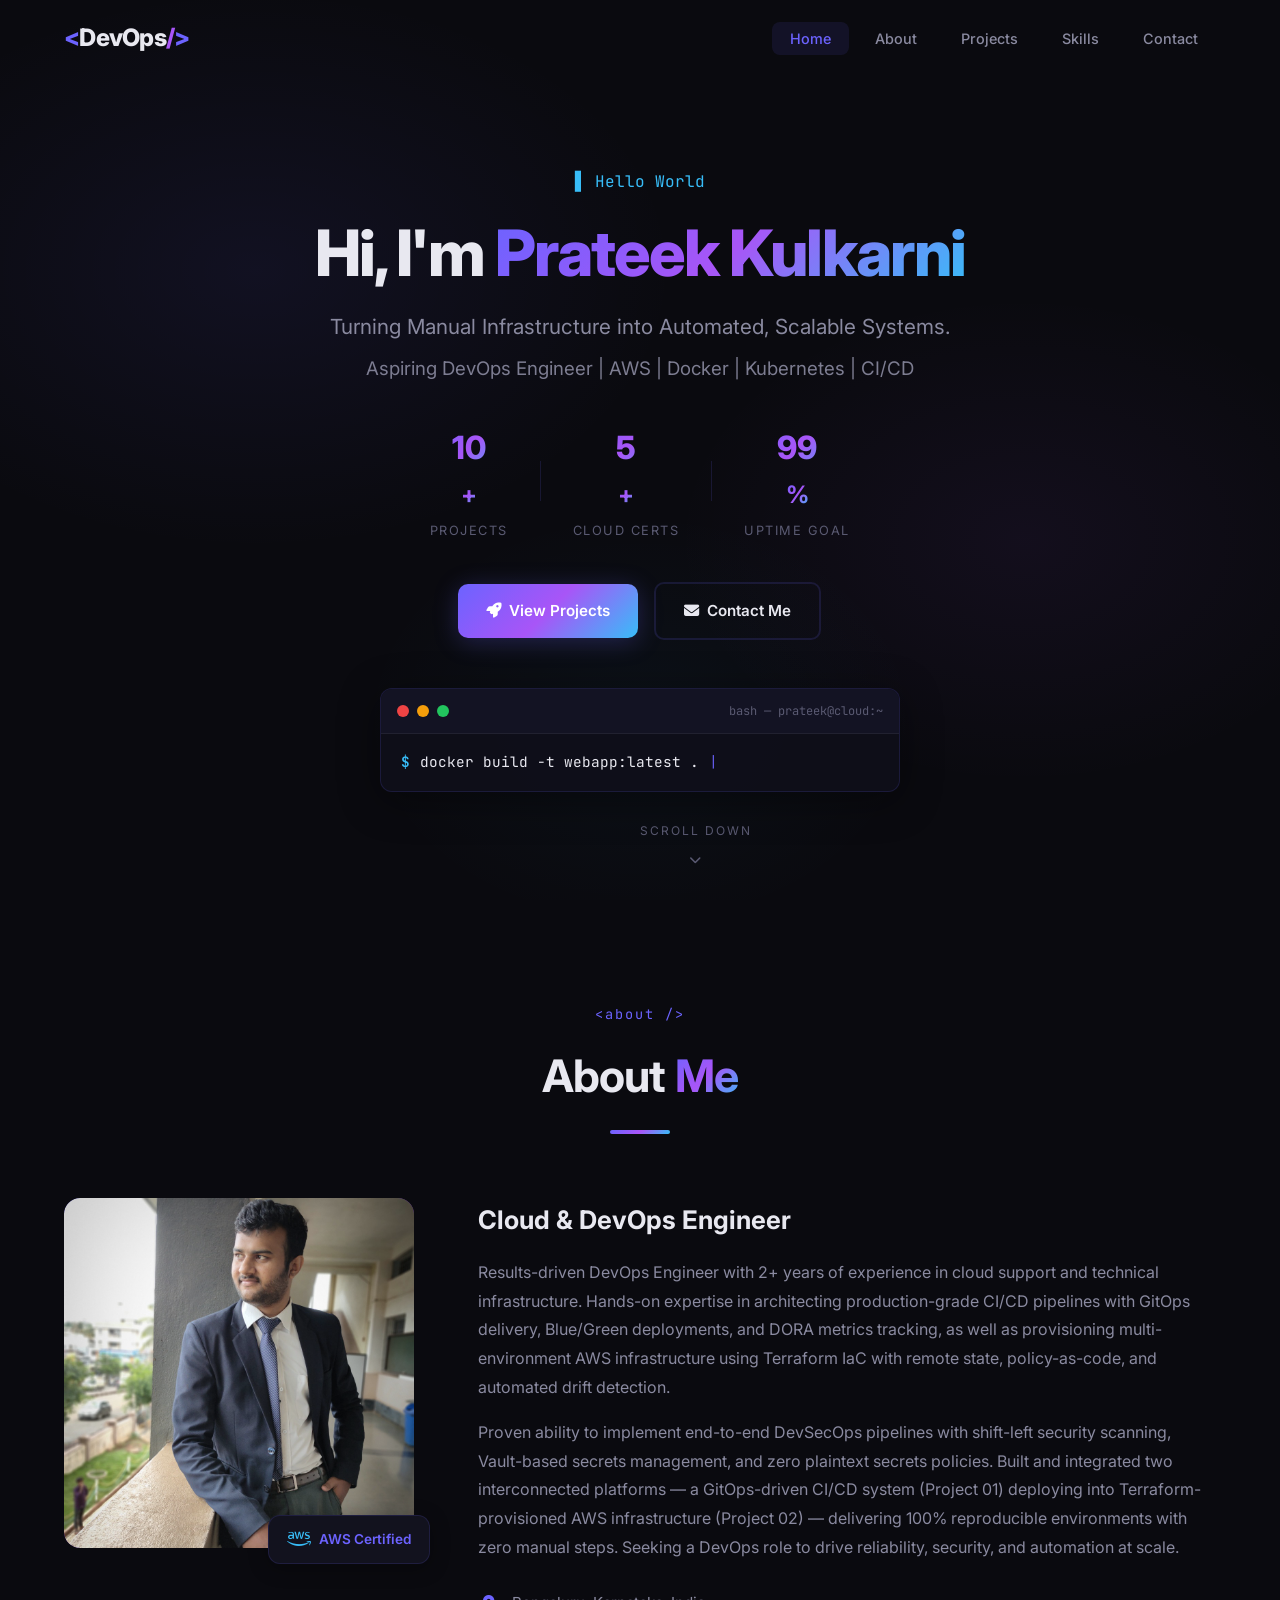
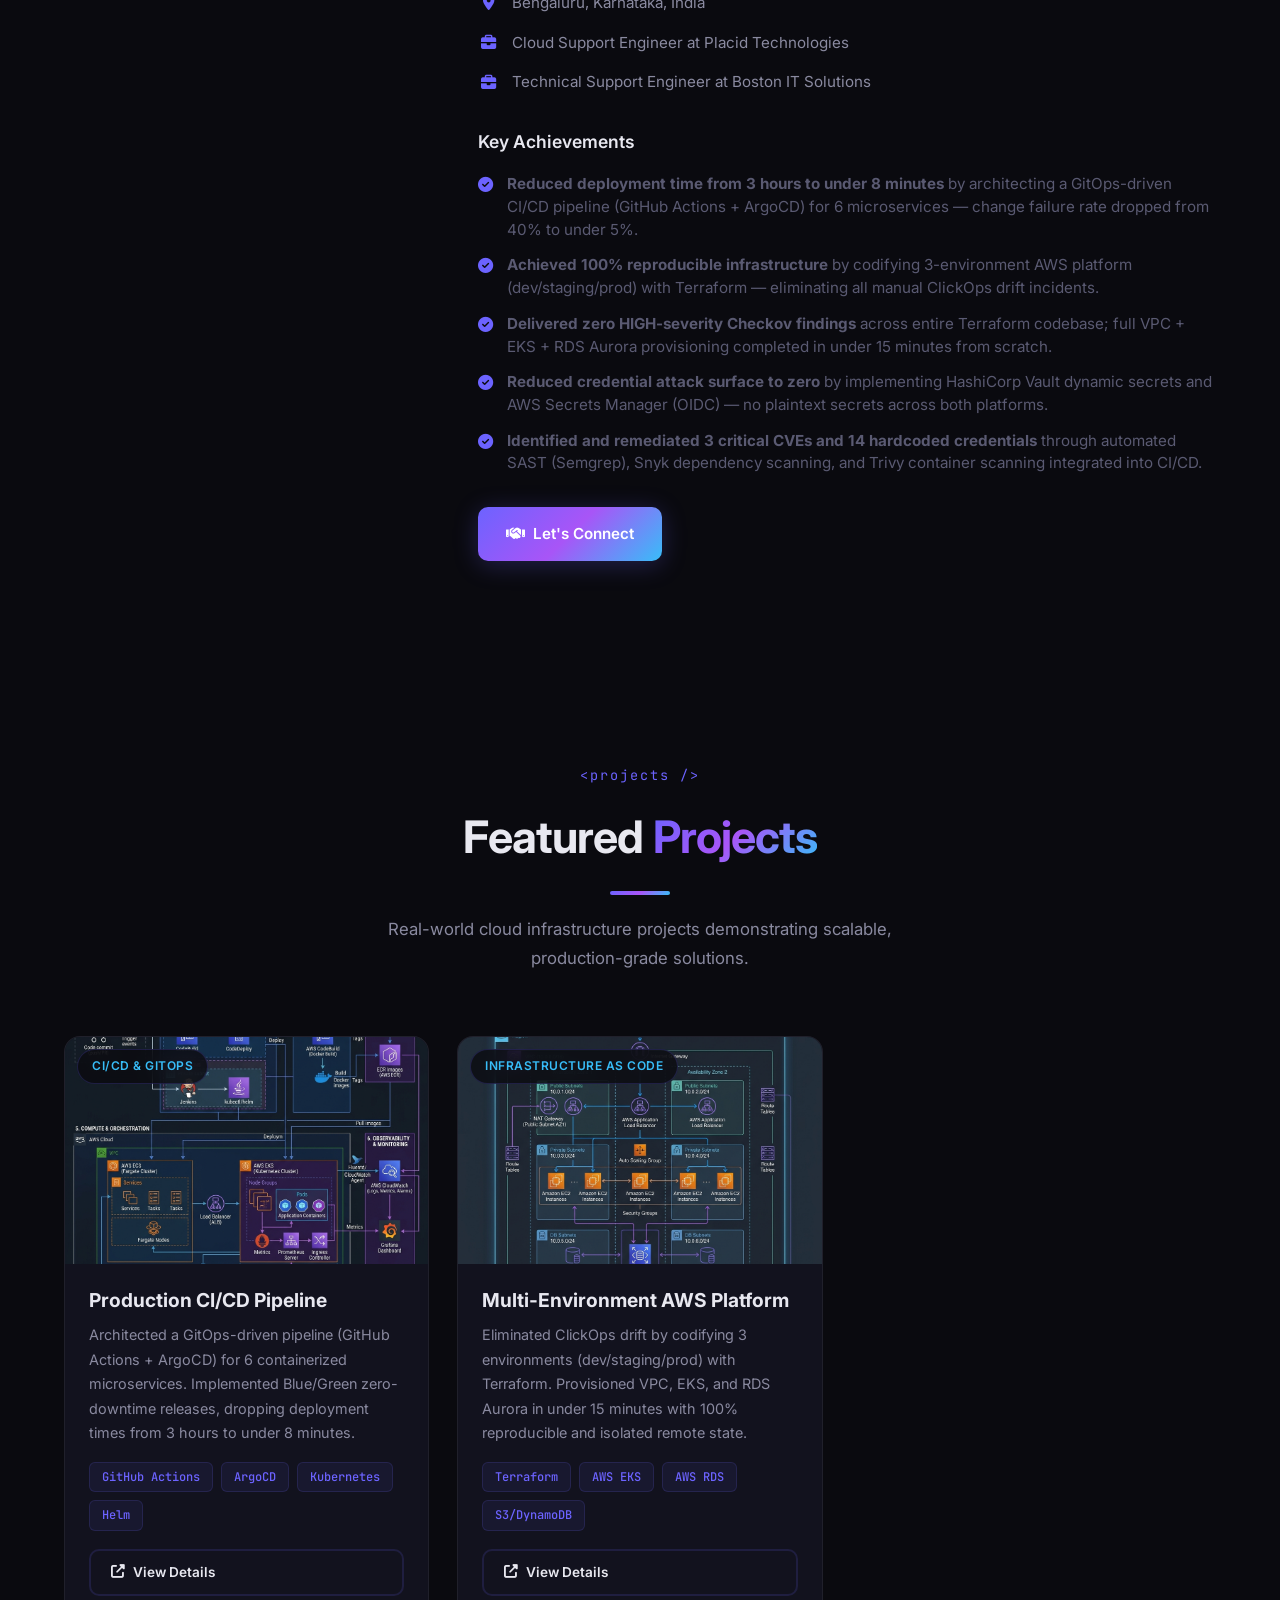
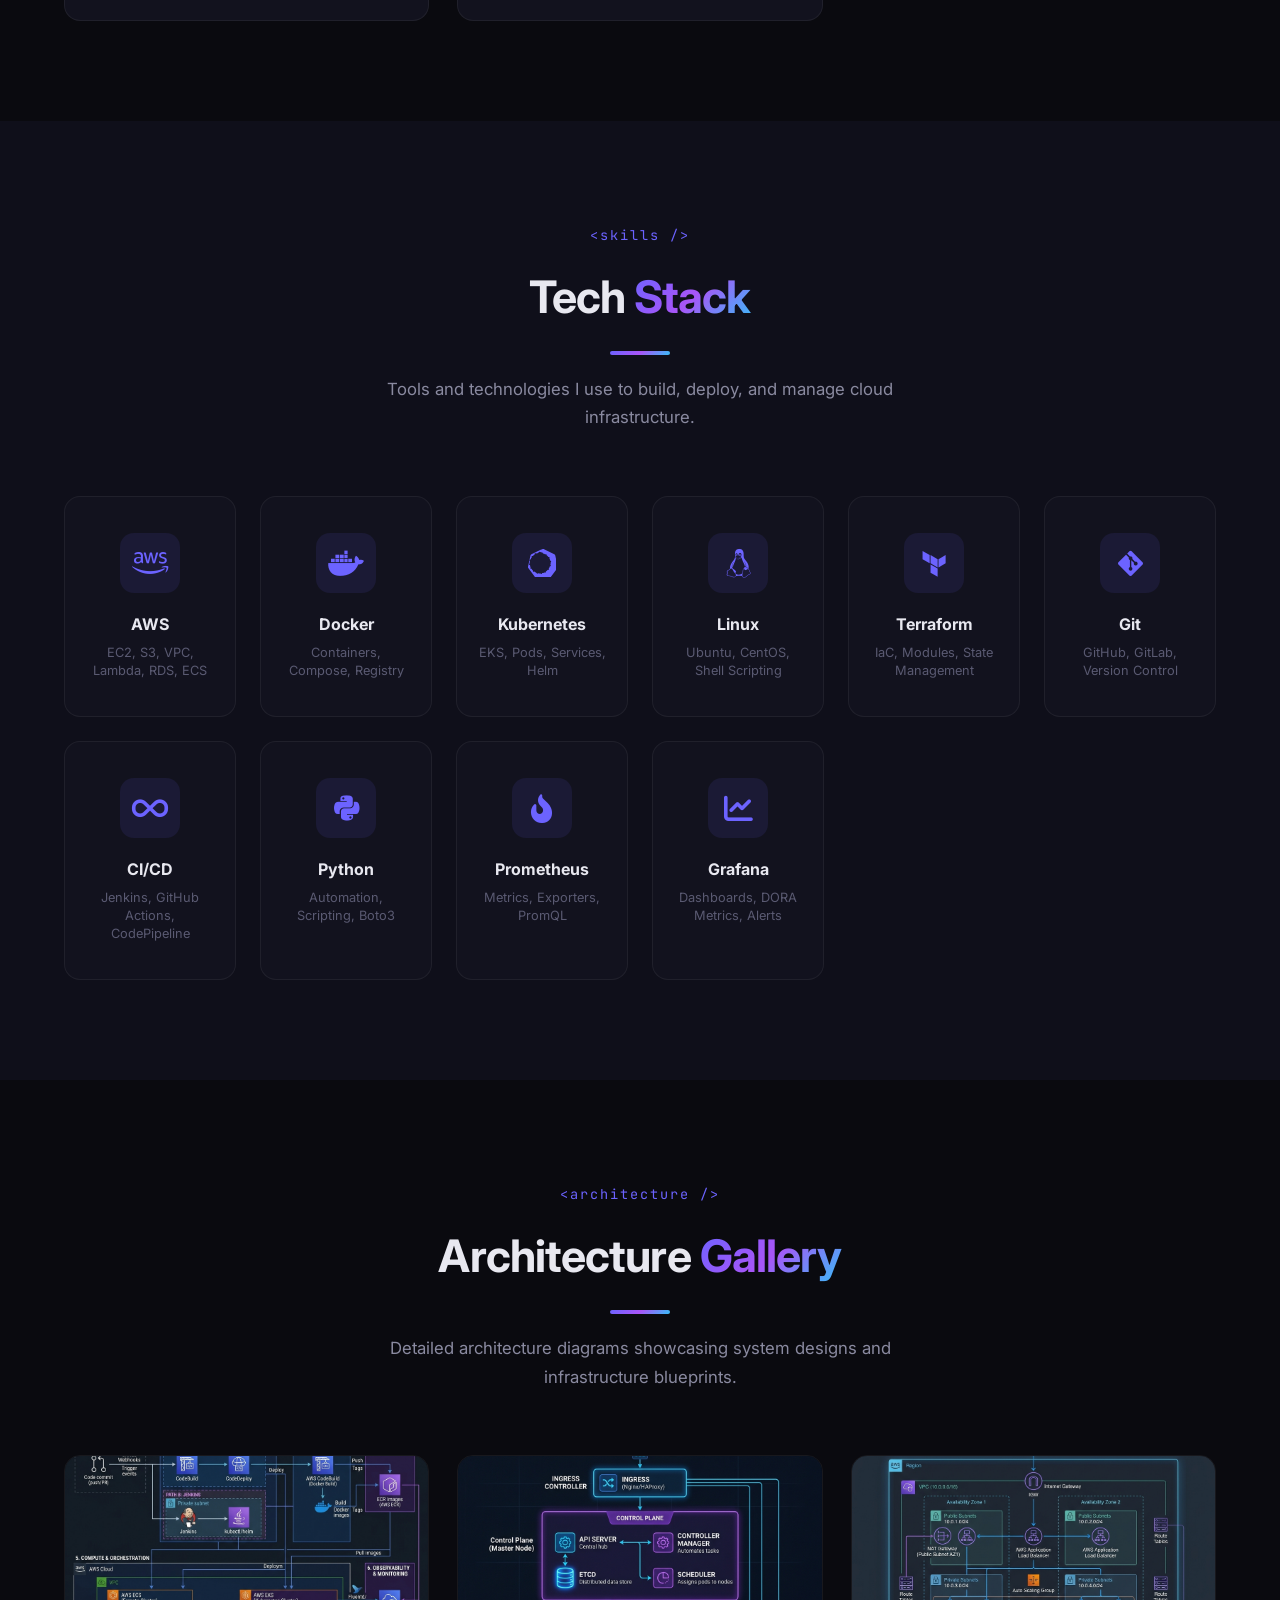
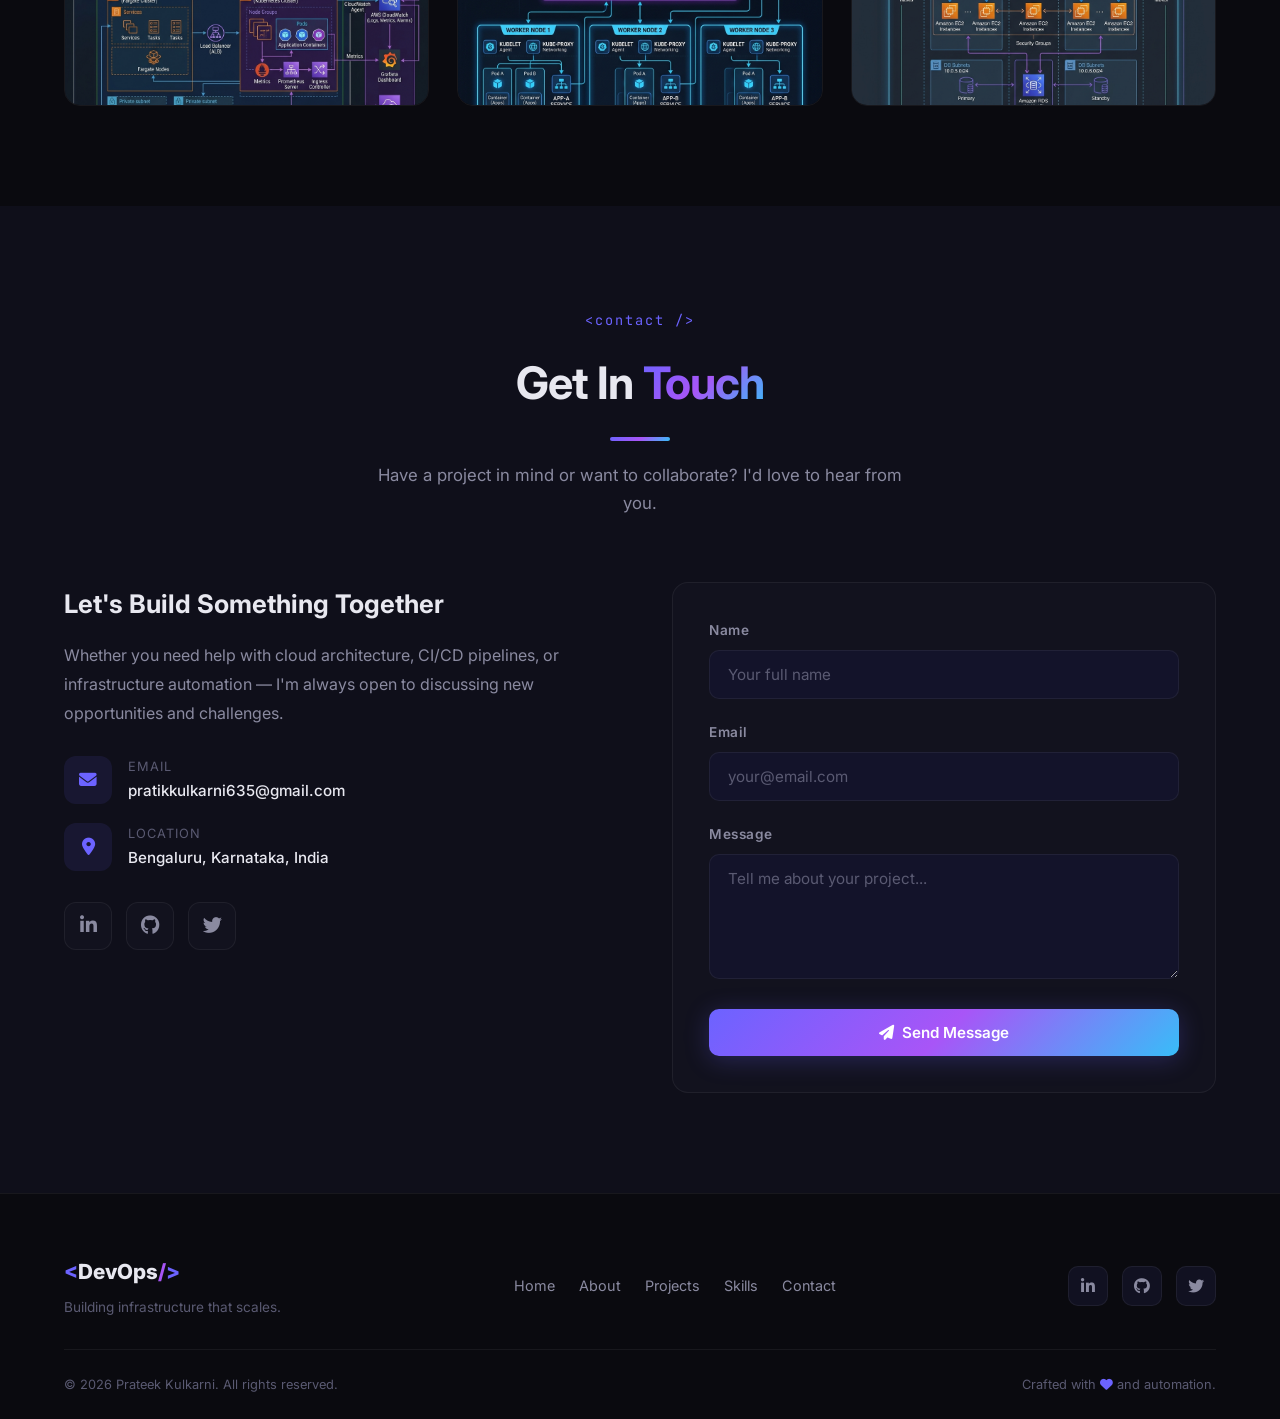
==== commit 4411ba0c: "Update hero subtitle with the new tagline" ====
--- a/index.html
+++ b/index.html
@@ -52,7 +52,8 @@
         Hi, I'm <span class="gradient-text">Prateek Kulkarni</span>
       </h1>
       <p class="hero-subtitle">
-        DevOps Engineer | Cloud &amp; Infrastructure Automation
+        Turning Manual Infrastructure into Automated, Scalable Systems.<br/>
+        <span style="font-size: 0.9em; opacity: 0.9; margin-top: 8px; display: inline-block;">Aspiring DevOps Engineer | AWS | Docker | Kubernetes | CI/CD</span>
       </p>
       <div class="hero-stats">
         <div class="stat-item">
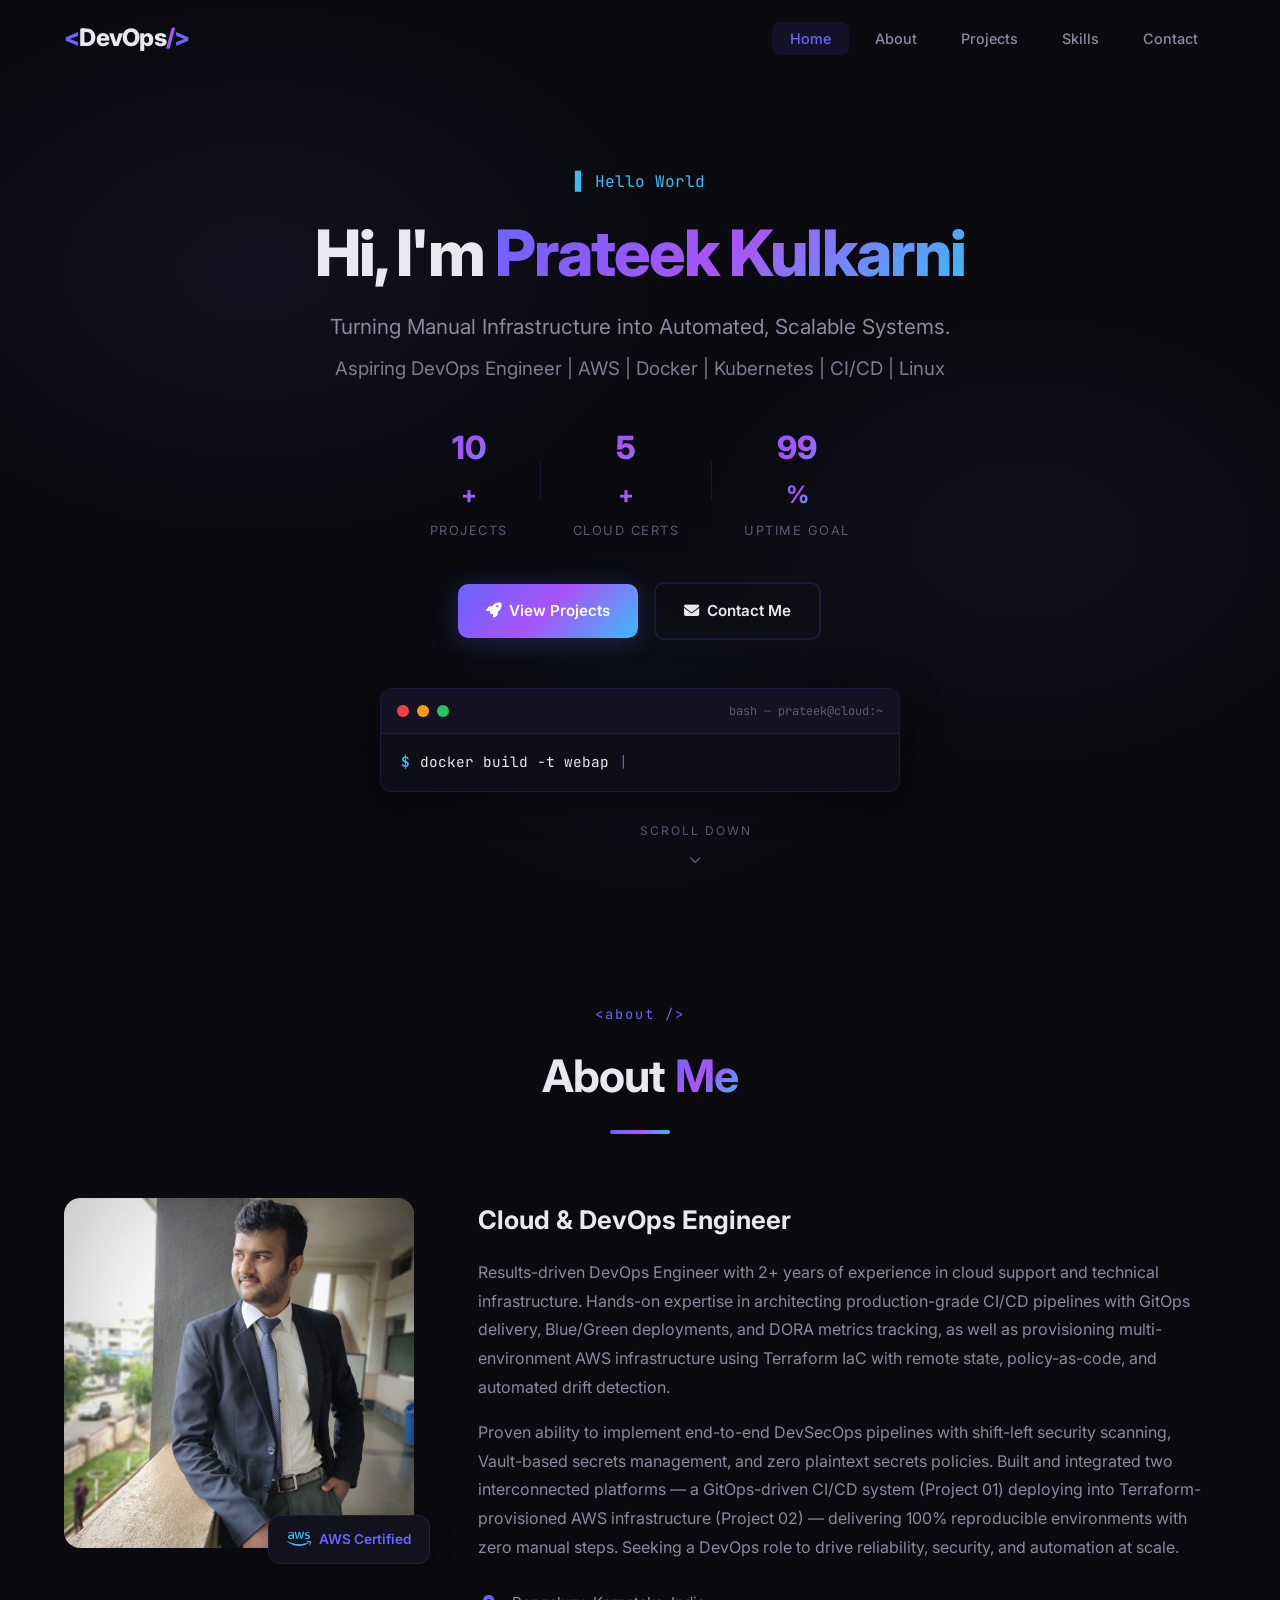
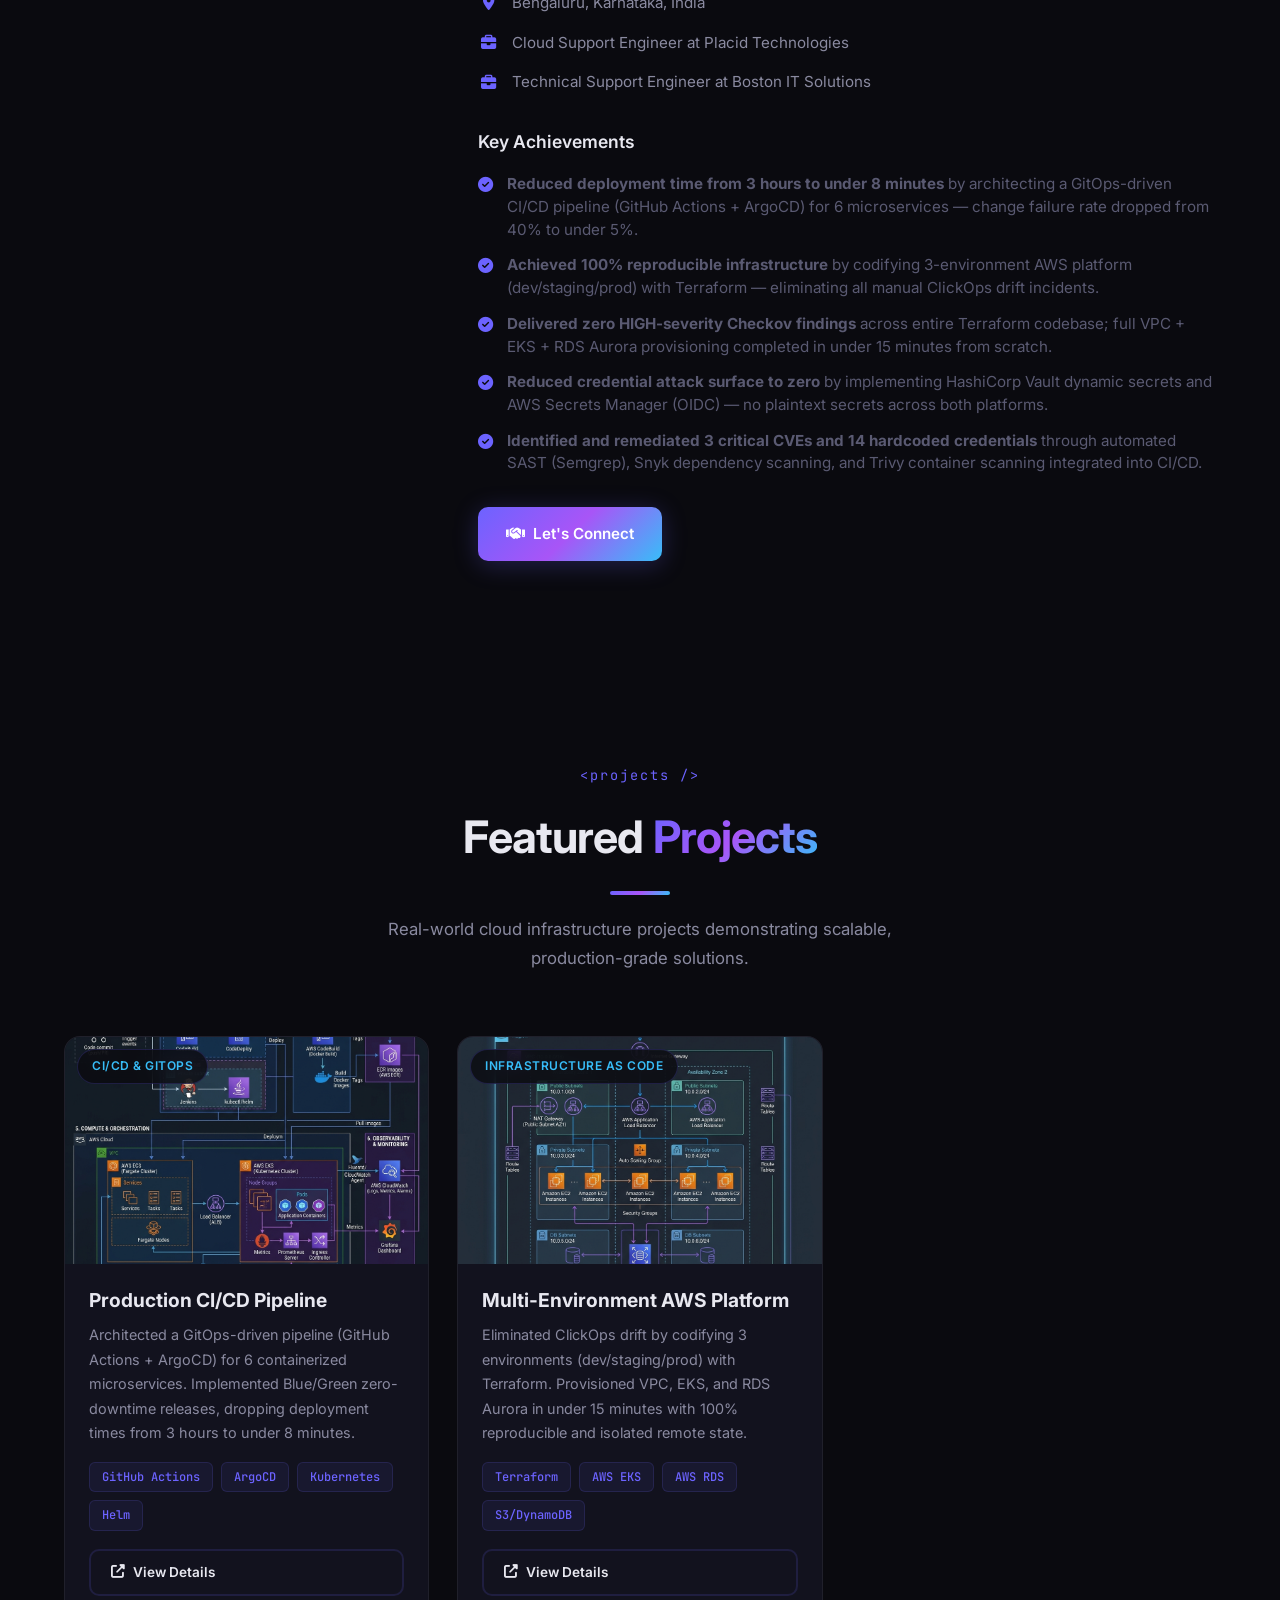
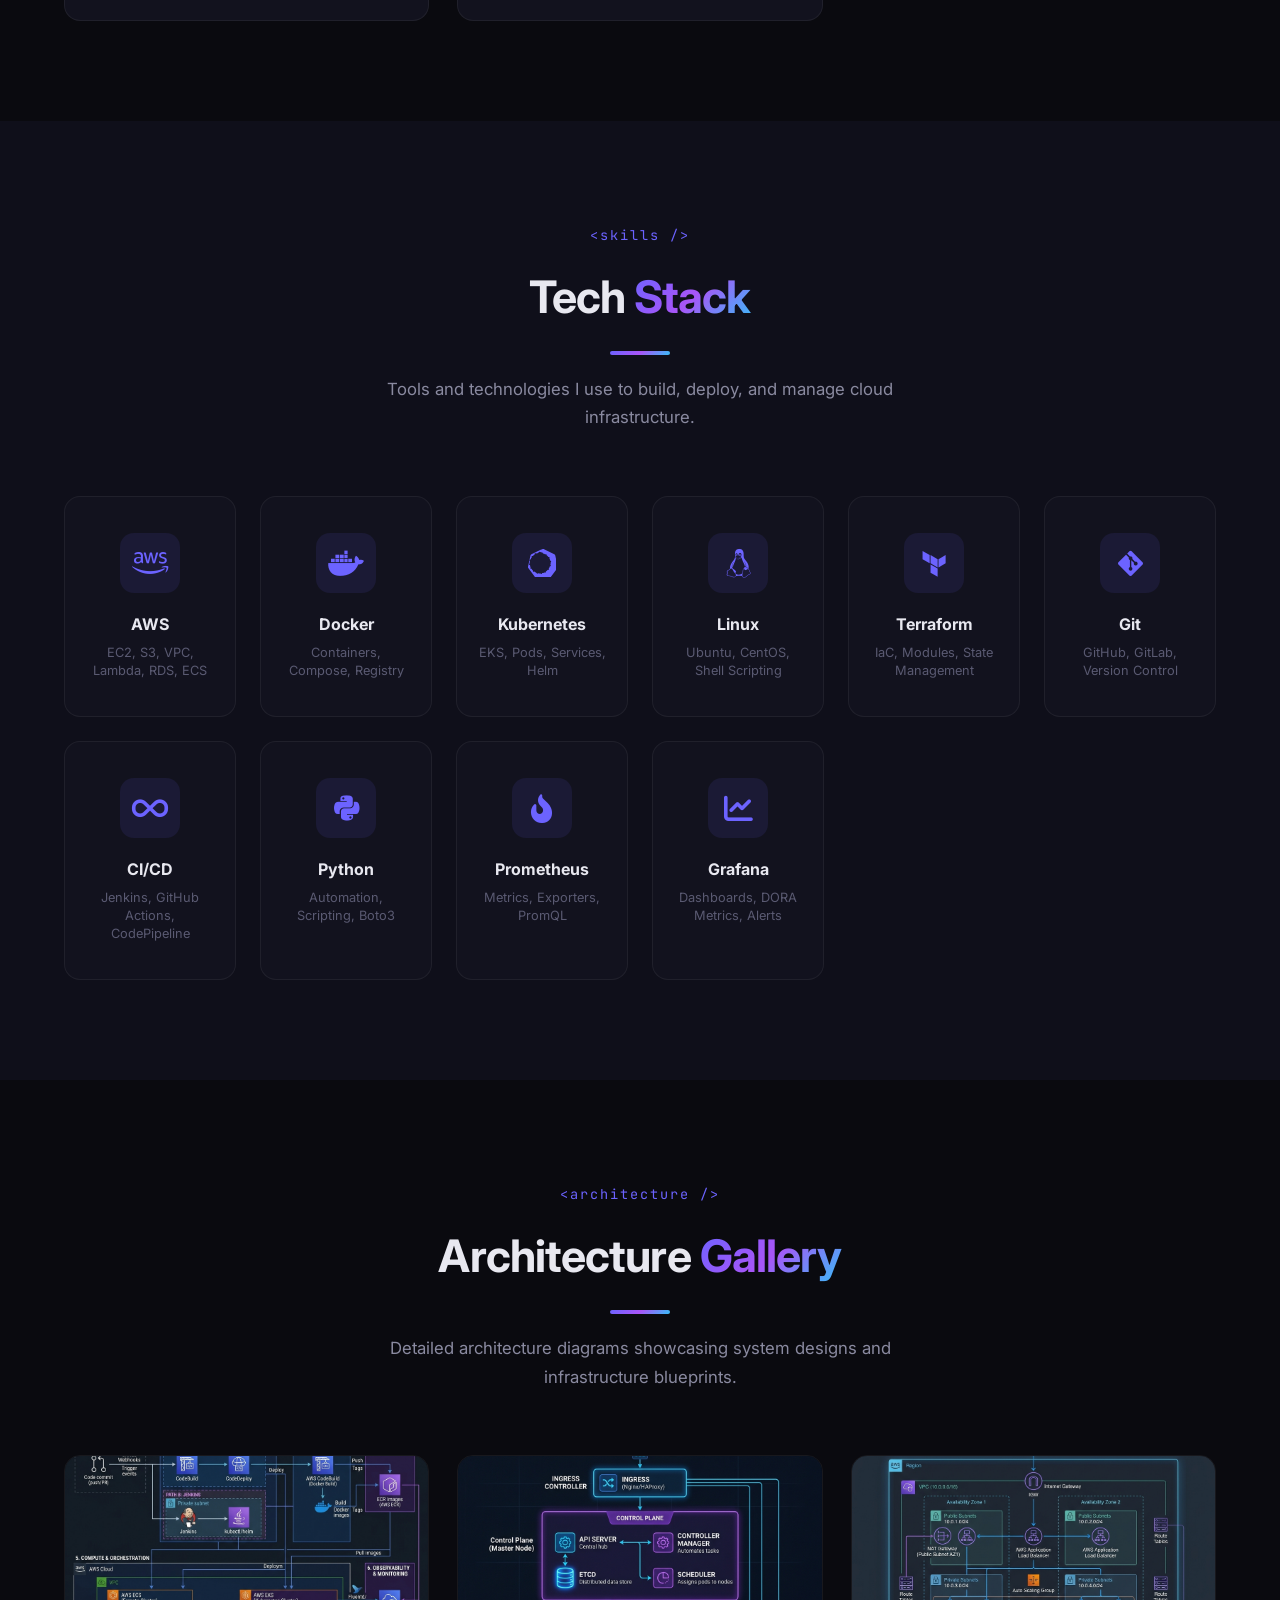
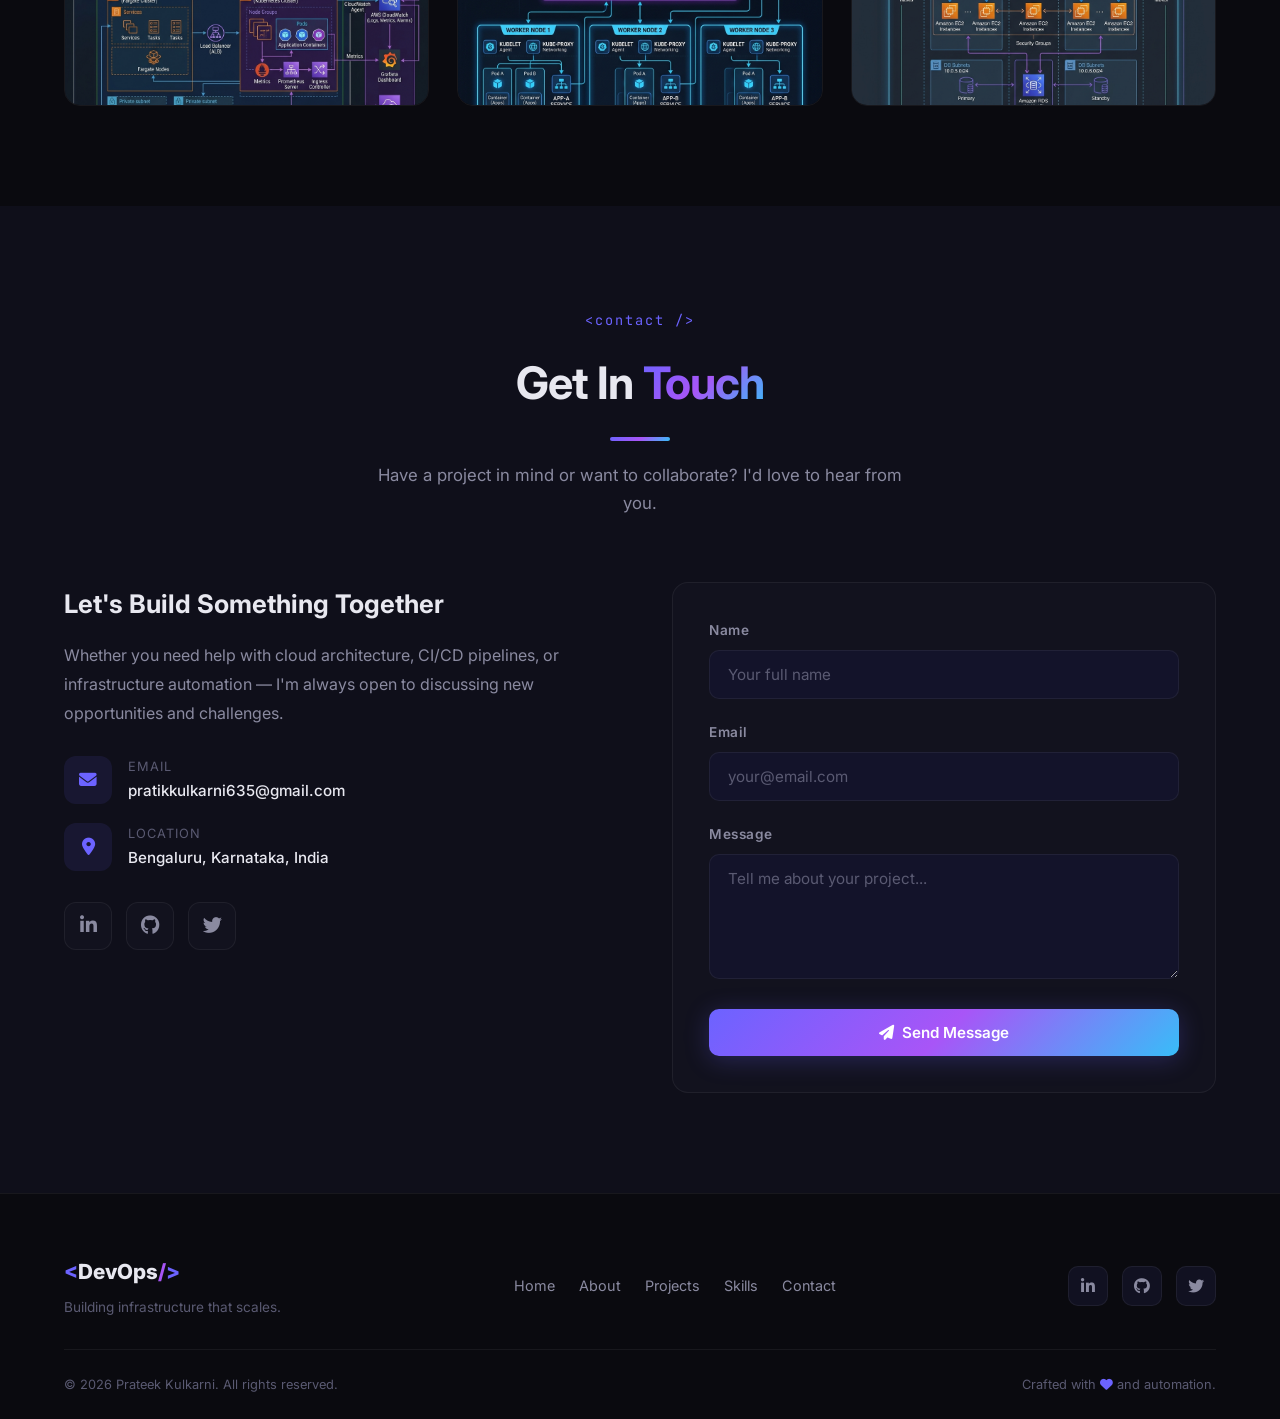
==== commit 06004c84: "Add Linux to the hero subtitle skills list" ====
--- a/index.html
+++ b/index.html
@@ -53,7 +53,7 @@
       </h1>
       <p class="hero-subtitle">
         Turning Manual Infrastructure into Automated, Scalable Systems.<br/>
-        <span style="font-size: 0.9em; opacity: 0.9; margin-top: 8px; display: inline-block;">Aspiring DevOps Engineer | AWS | Docker | Kubernetes | CI/CD</span>
+        <span style="font-size: 0.9em; opacity: 0.9; margin-top: 8px; display: inline-block;">Aspiring DevOps Engineer | AWS | Docker | Kubernetes | CI/CD | Linux</span>
       </p>
       <div class="hero-stats">
         <div class="stat-item">
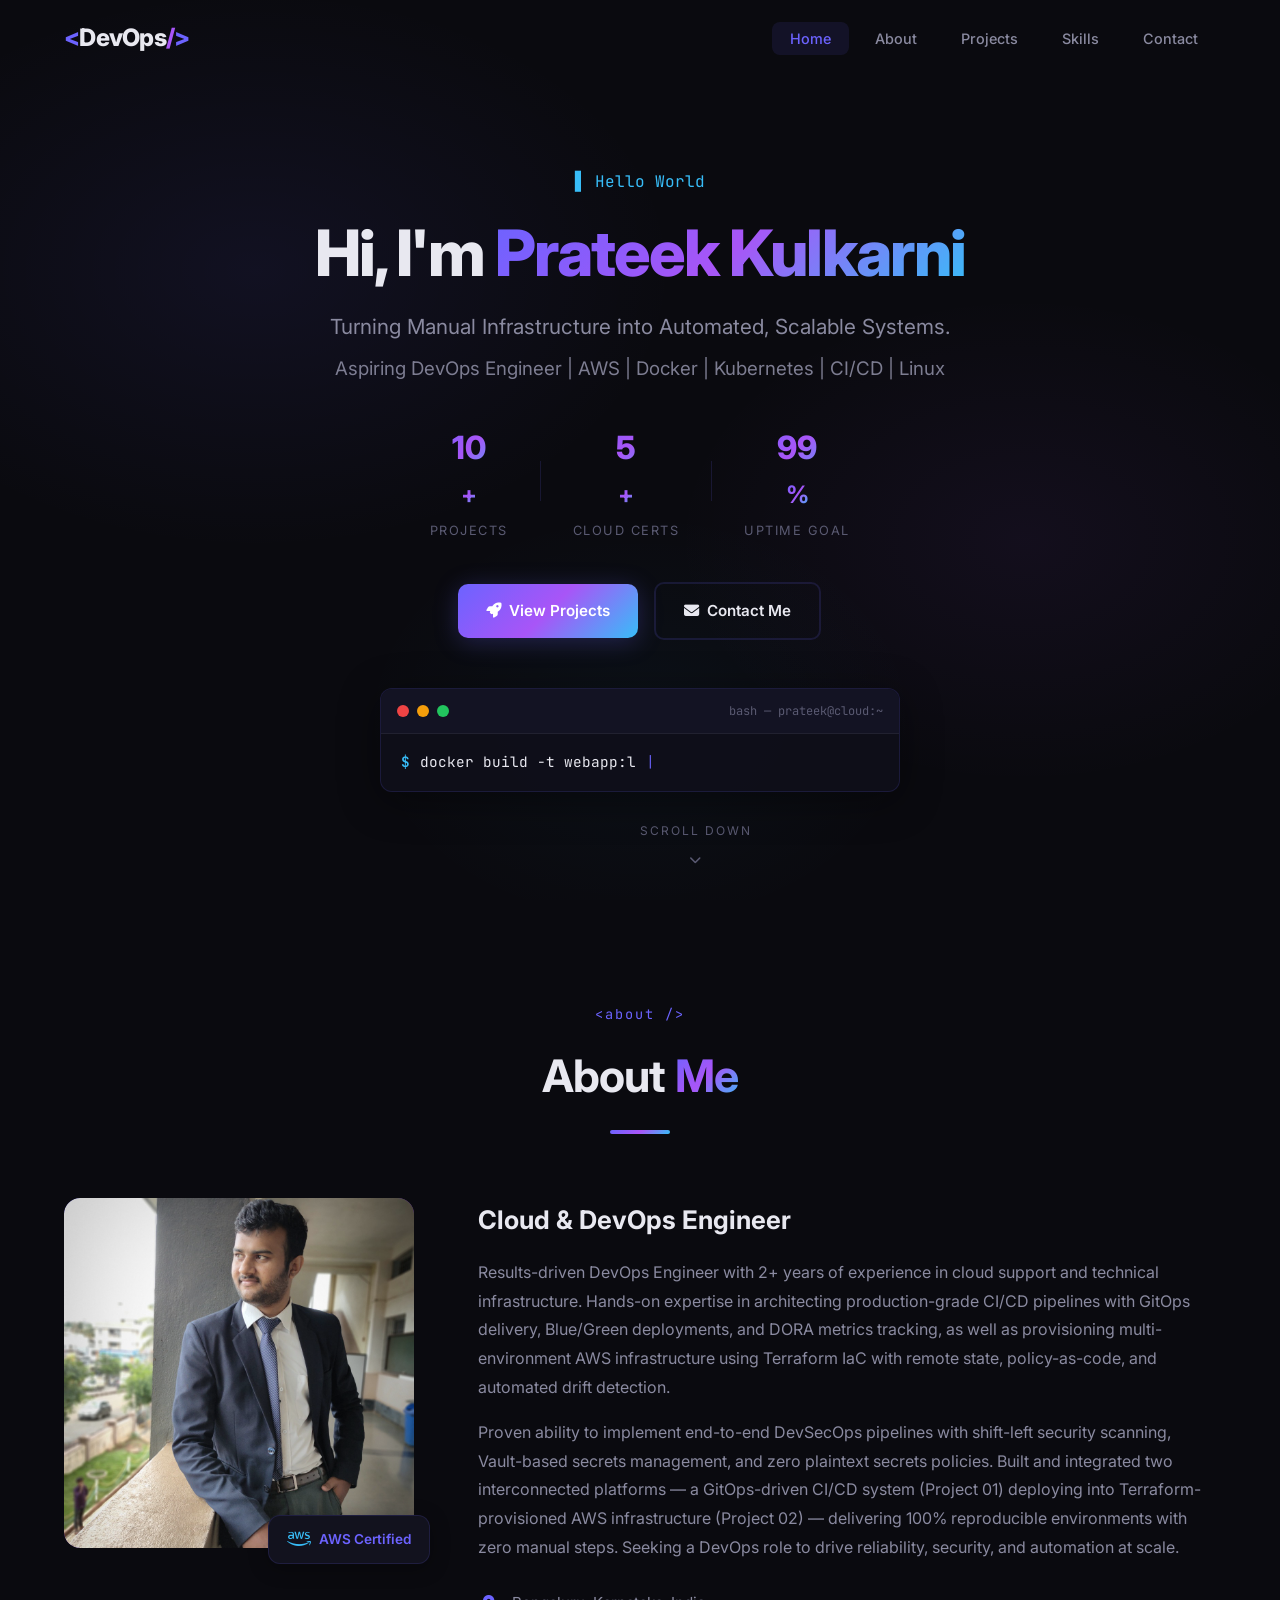
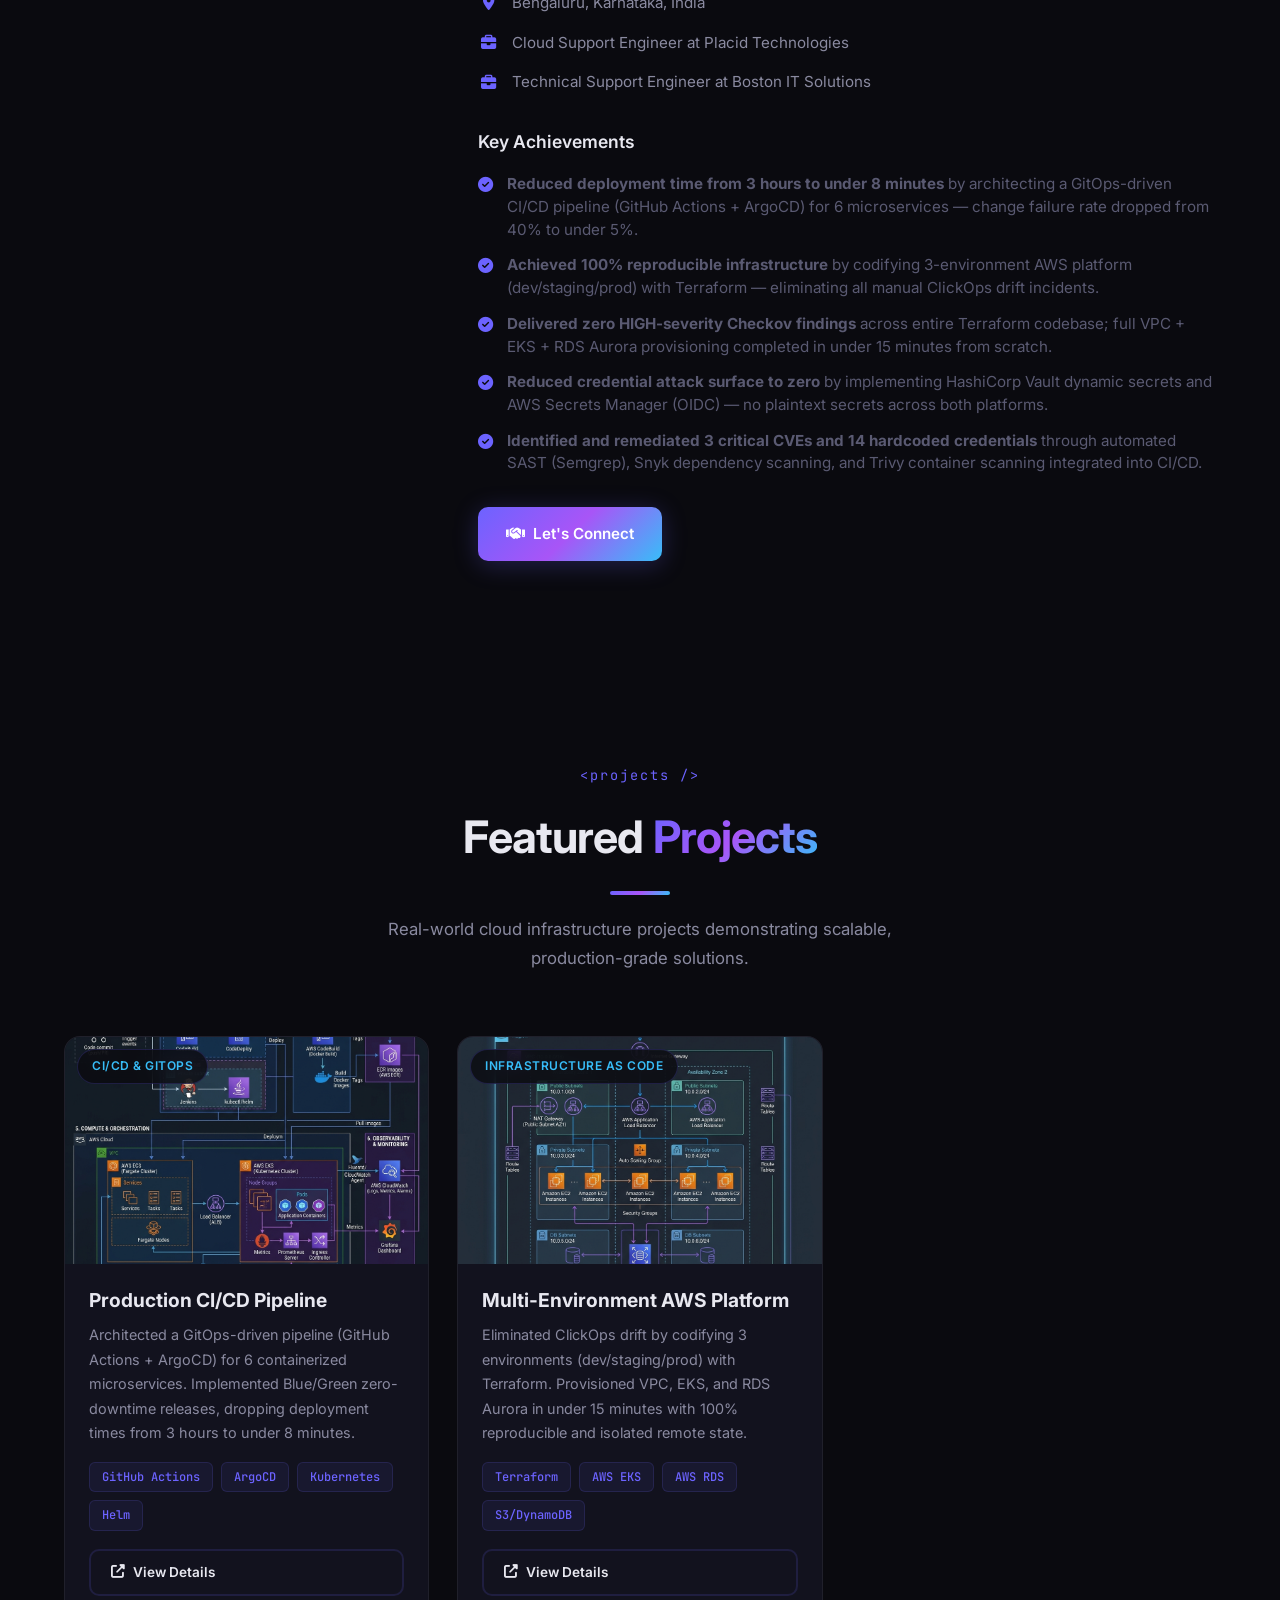
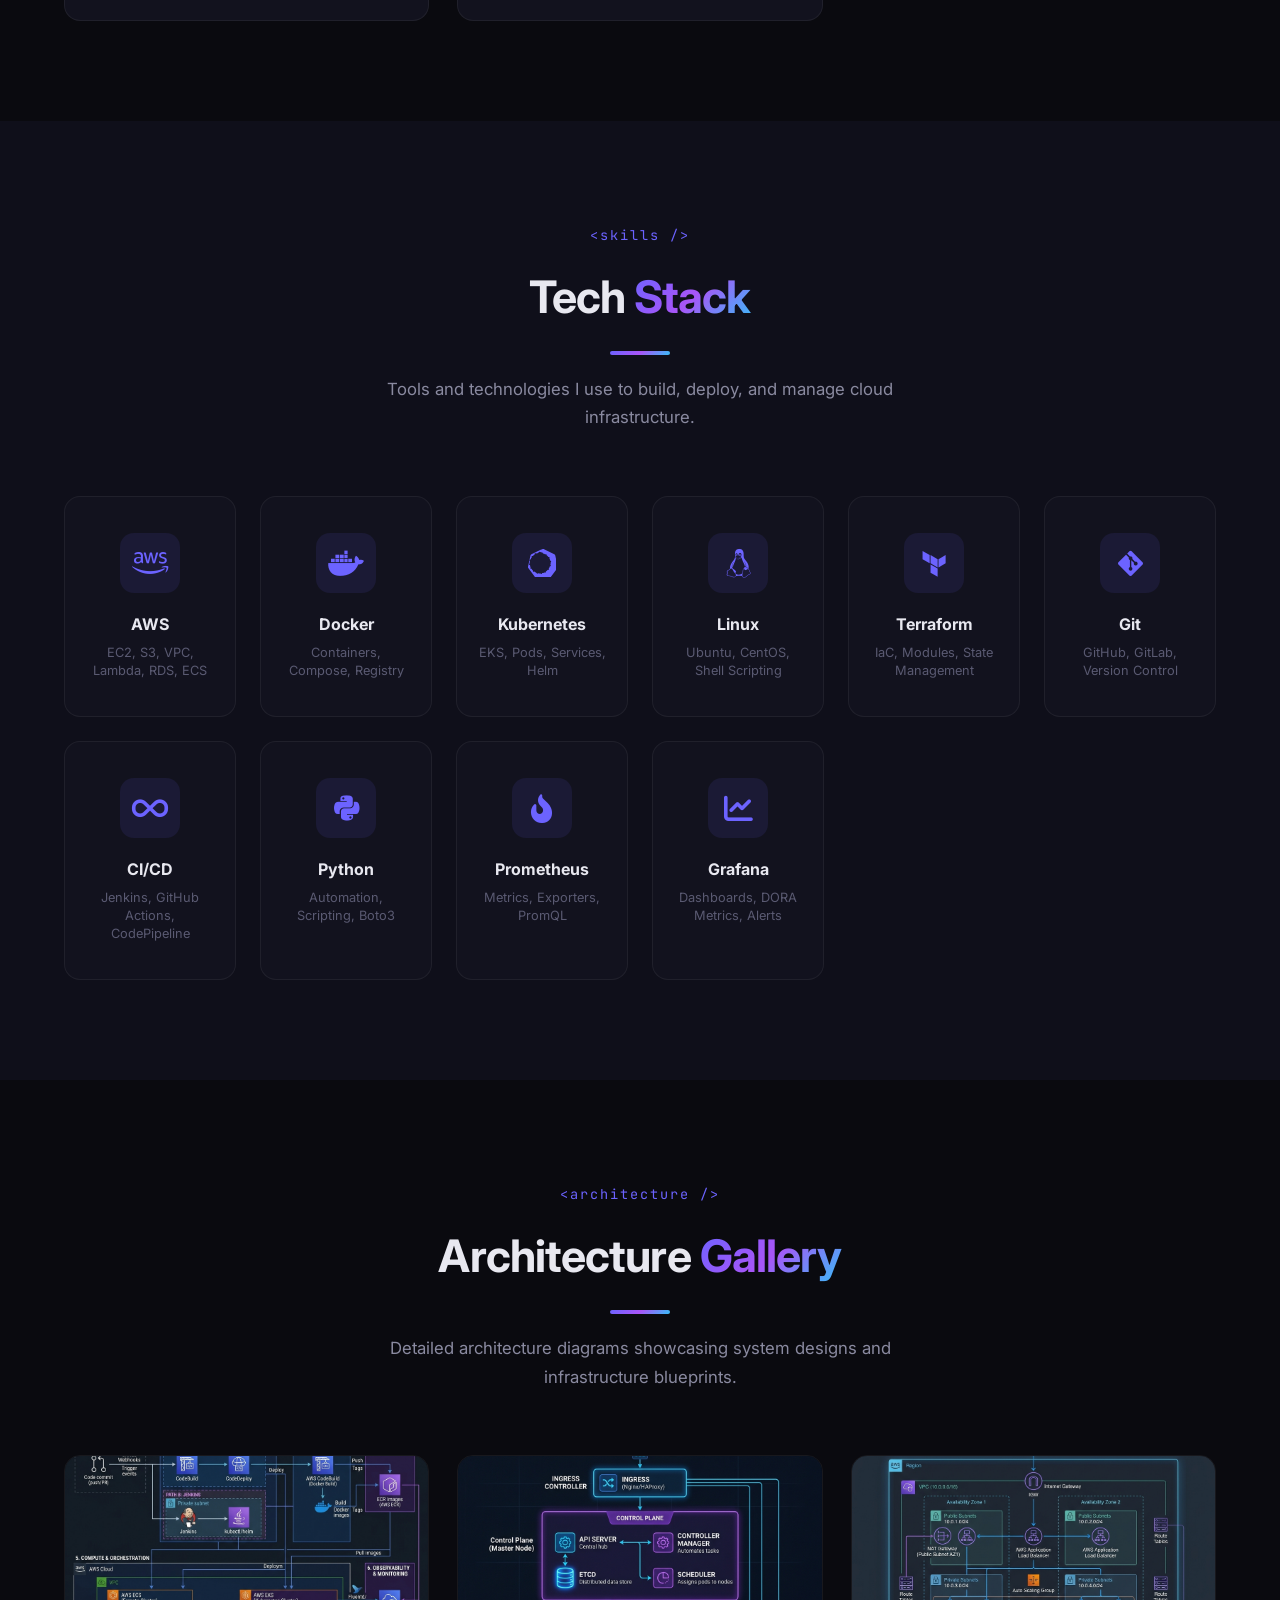
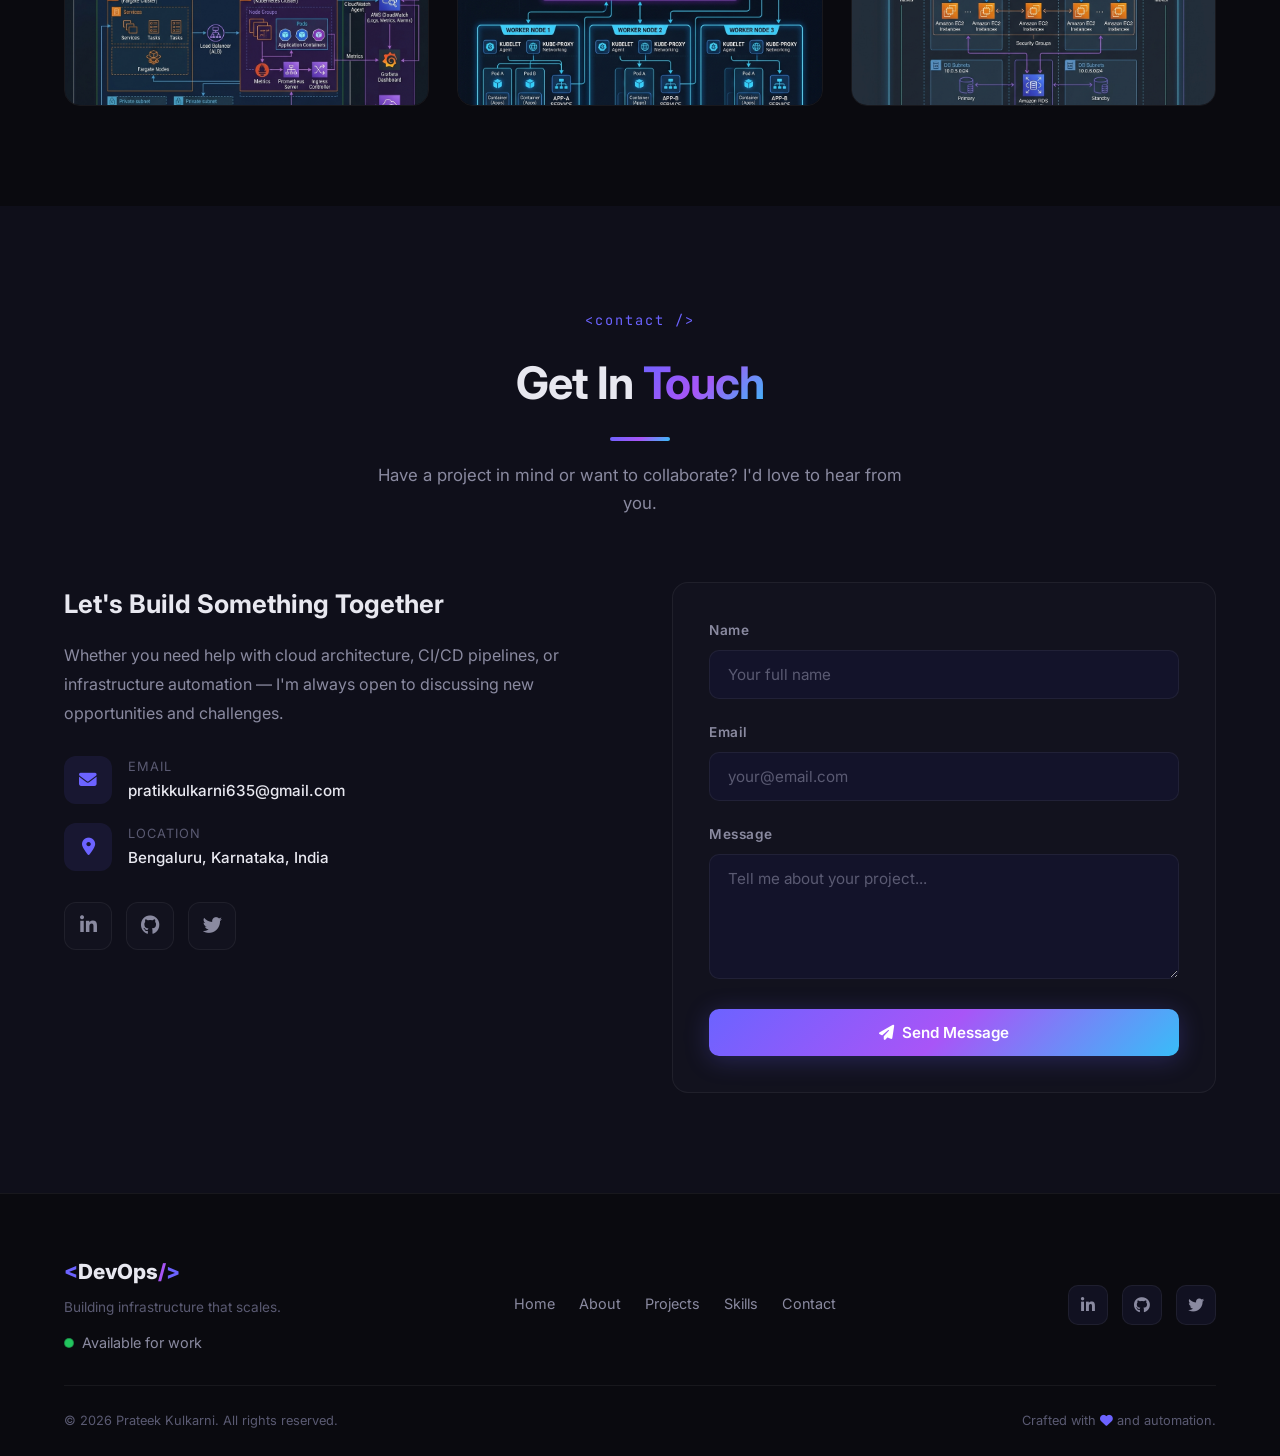
==== commit 35f1eb7c: "Add 'Available for work' green indicator to footer" ====
--- a/index.html
+++ b/index.html
@@ -459,6 +459,13 @@
             <span class="logo-bracket">&lt;</span>DevOps<span class="logo-slash">/</span><span class="logo-bracket">&gt;</span>
           </a>
           <p class="footer-tagline">Building infrastructure that scales.</p>
+          <div style="display: flex; align-items: center; gap: 8px; margin-top: 12px; font-size: 0.9rem; color: var(--text-secondary);">
+            <div style="position: relative; width: 10px; height: 10px; display: flex; align-items: center; justify-content: center;">
+              <span style="position: absolute; width: 100%; height: 100%; background-color: #22c55e; border-radius: 50%; opacity: 0.7; animation: ping 1.5s cubic-bezier(0, 0, 0.2, 1) infinite;"></span>
+              <span style="position: relative; width: 8px; height: 8px; background-color: #22c55e; border-radius: 50%;"></span>
+            </div>
+            <span>Available for work</span>
+          </div>
         </div>
         <div class="footer-nav">
           <a href="#home">Home</a>
--- a/style.css
+++ b/style.css
@@ -1465,3 +1465,10 @@
   color: var(--accent-primary);
 }
 
+@keyframes ping {
+  75%, 100% {
+    transform: scale(2.5);
+    opacity: 0;
+  }
+}
+
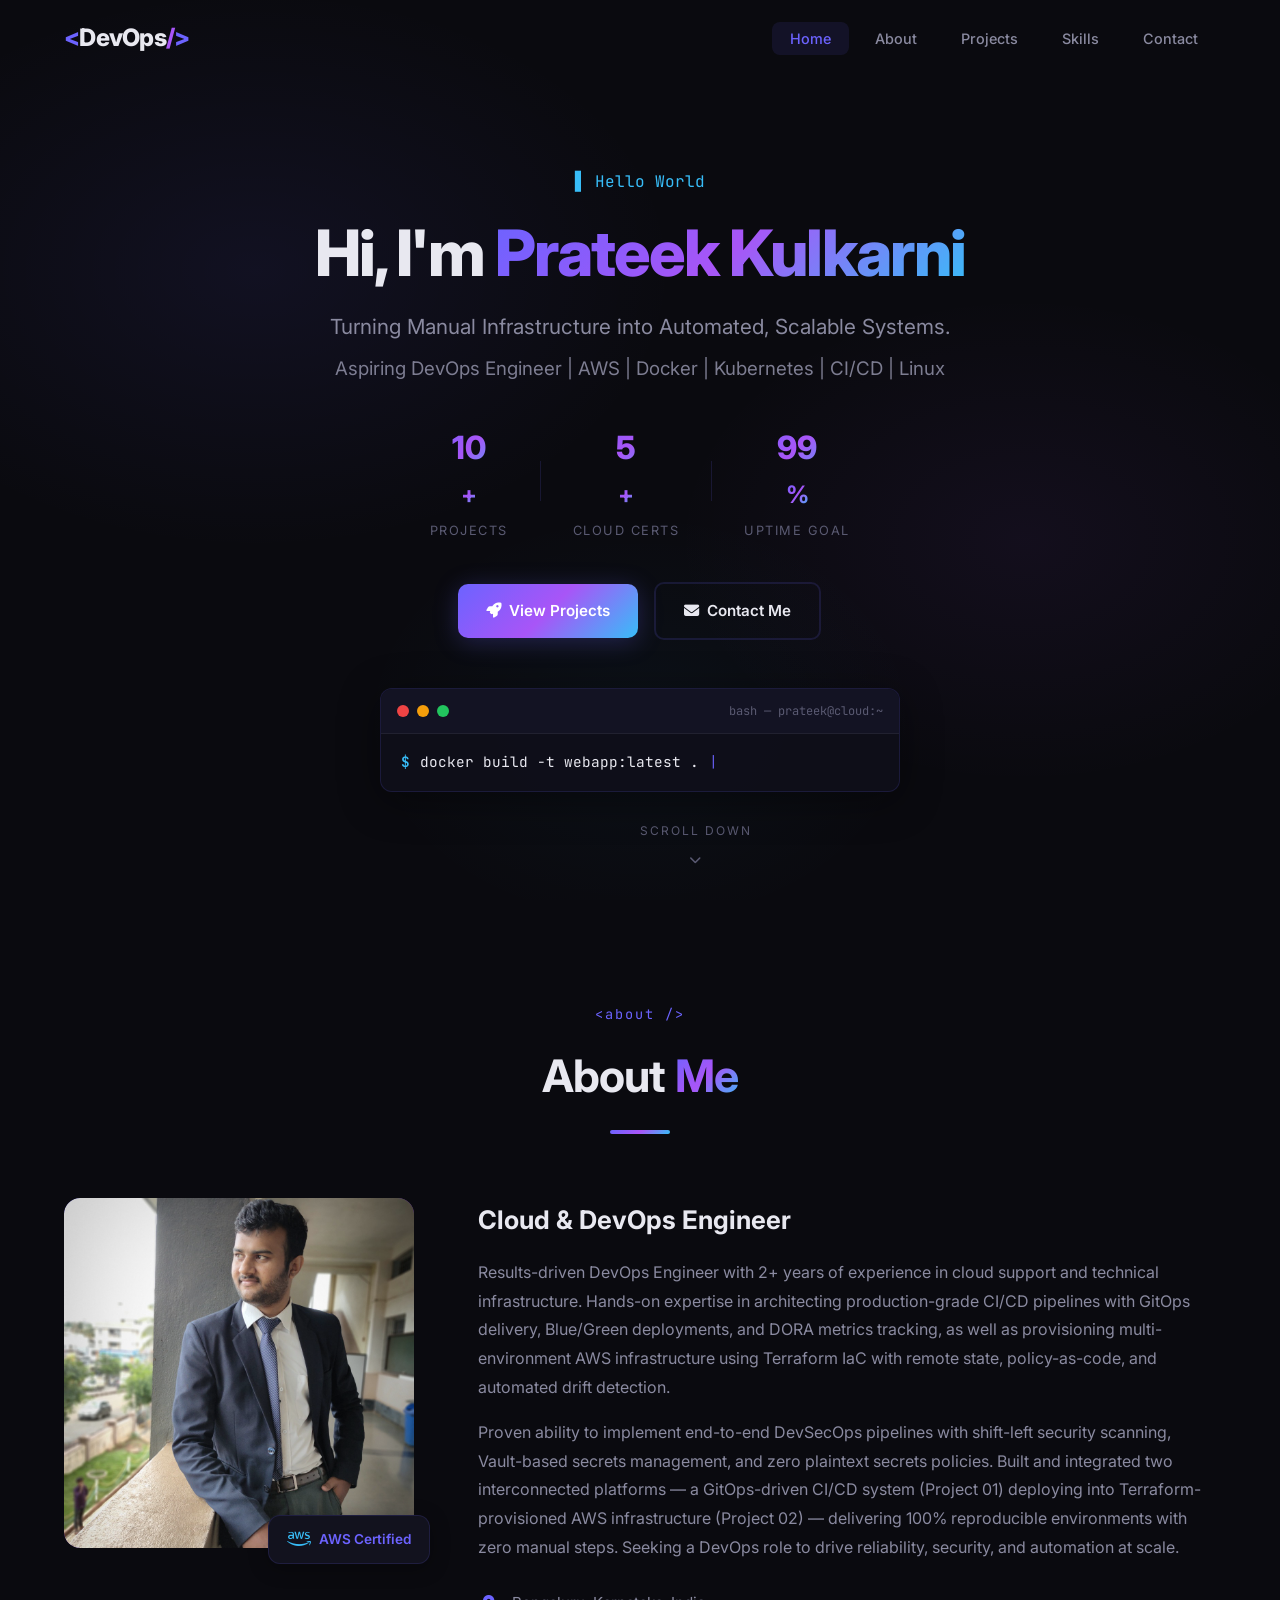
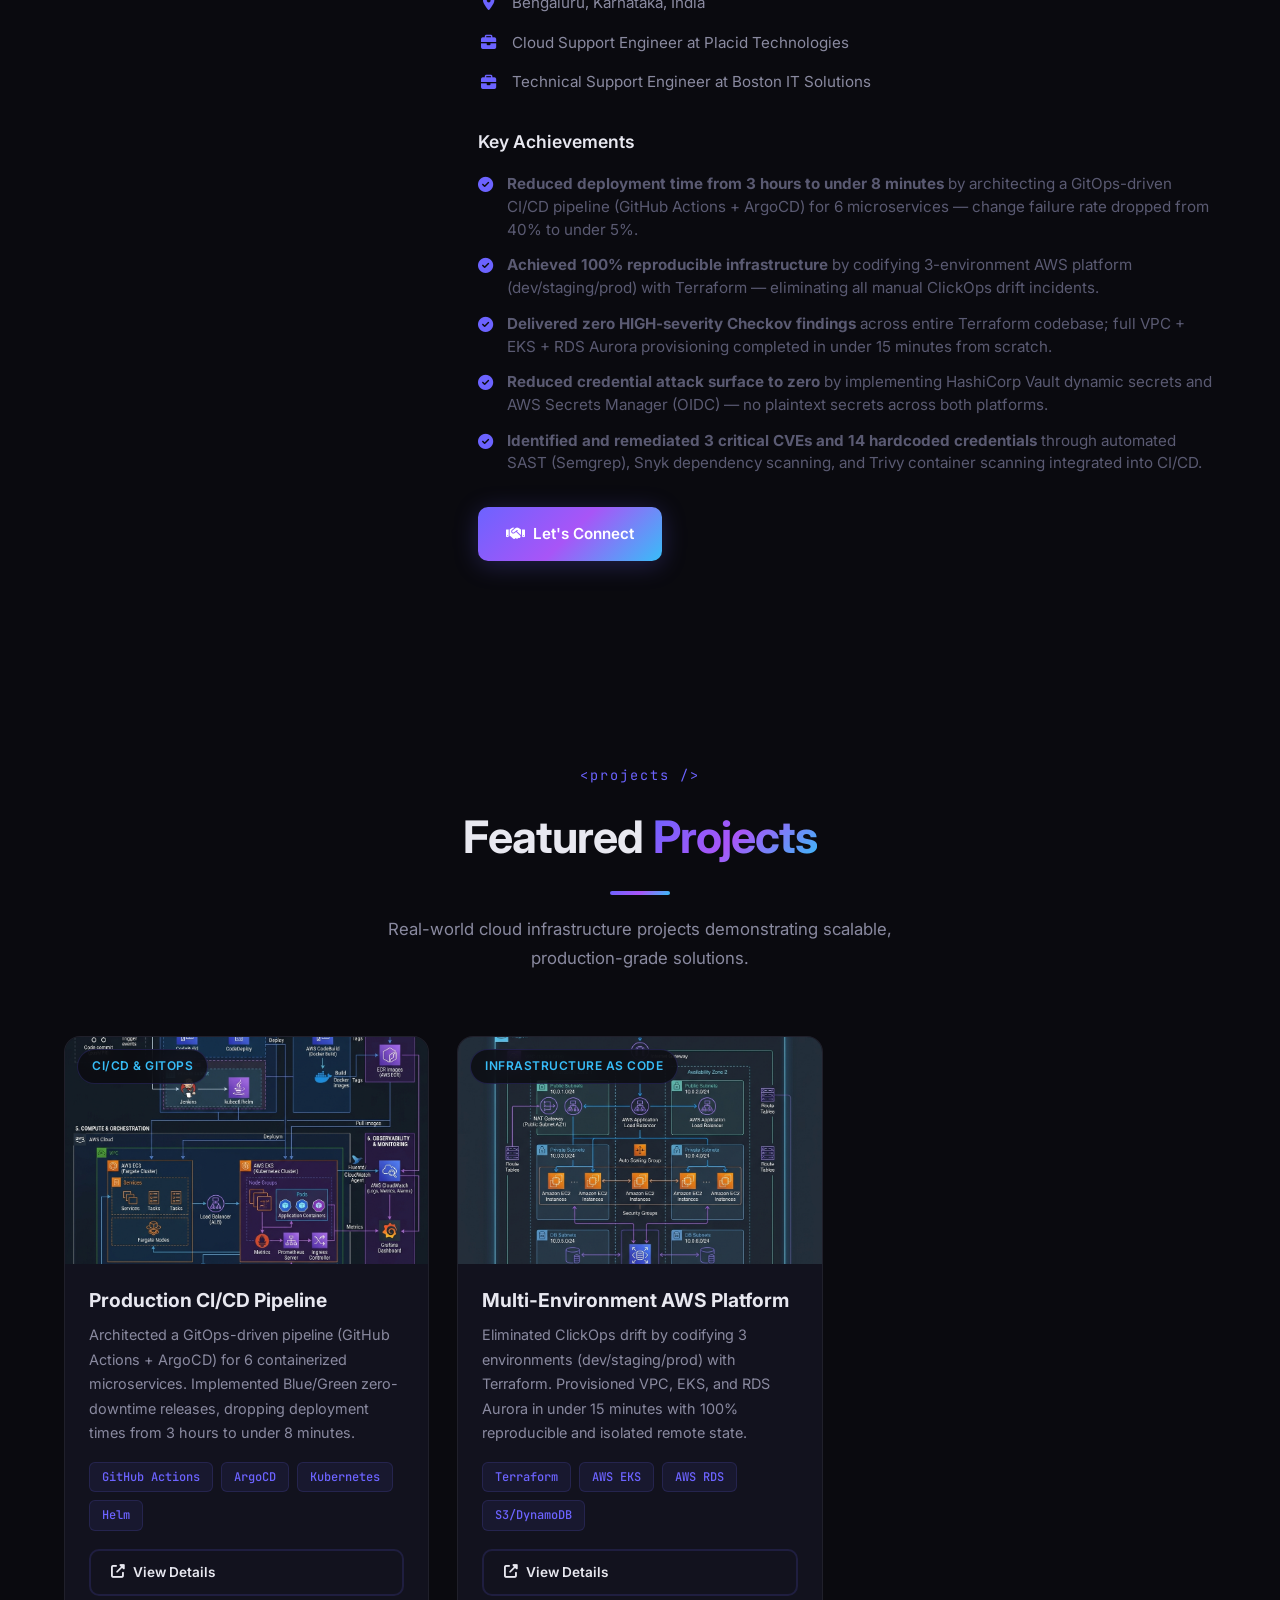
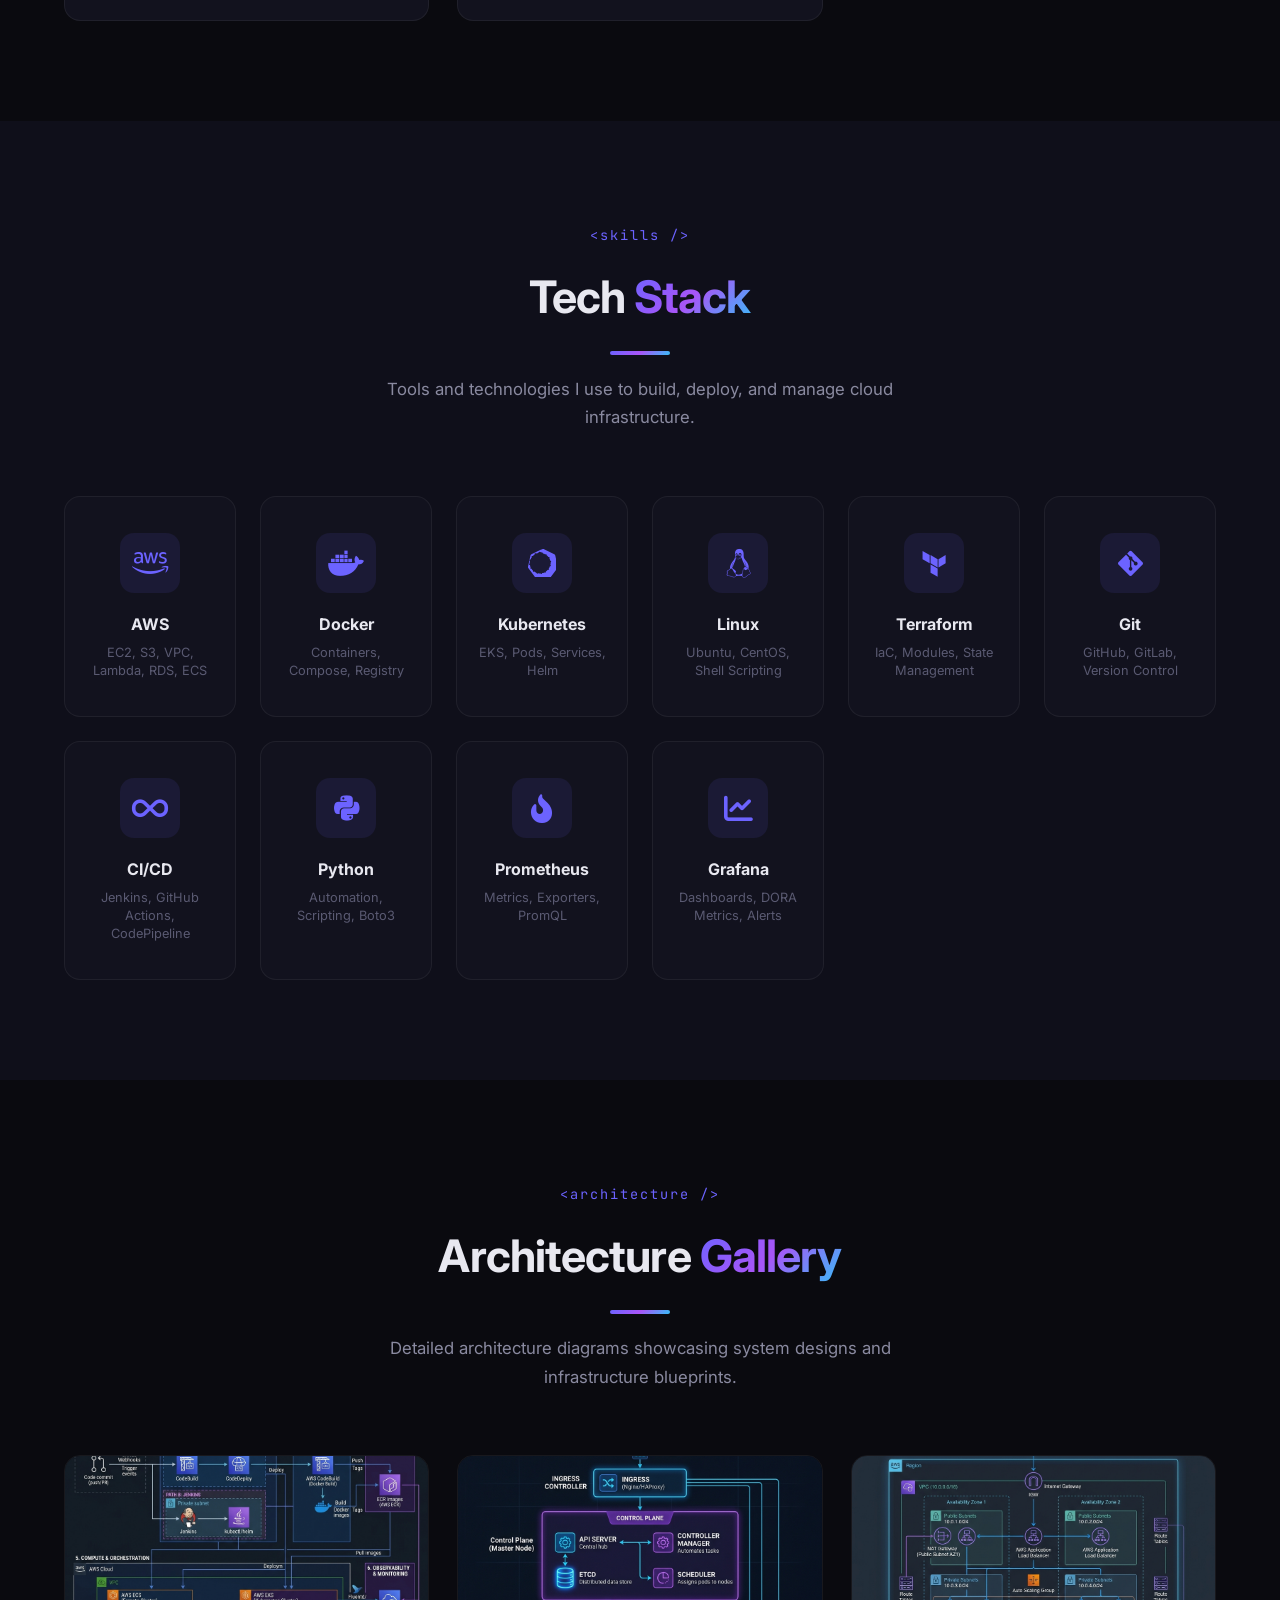
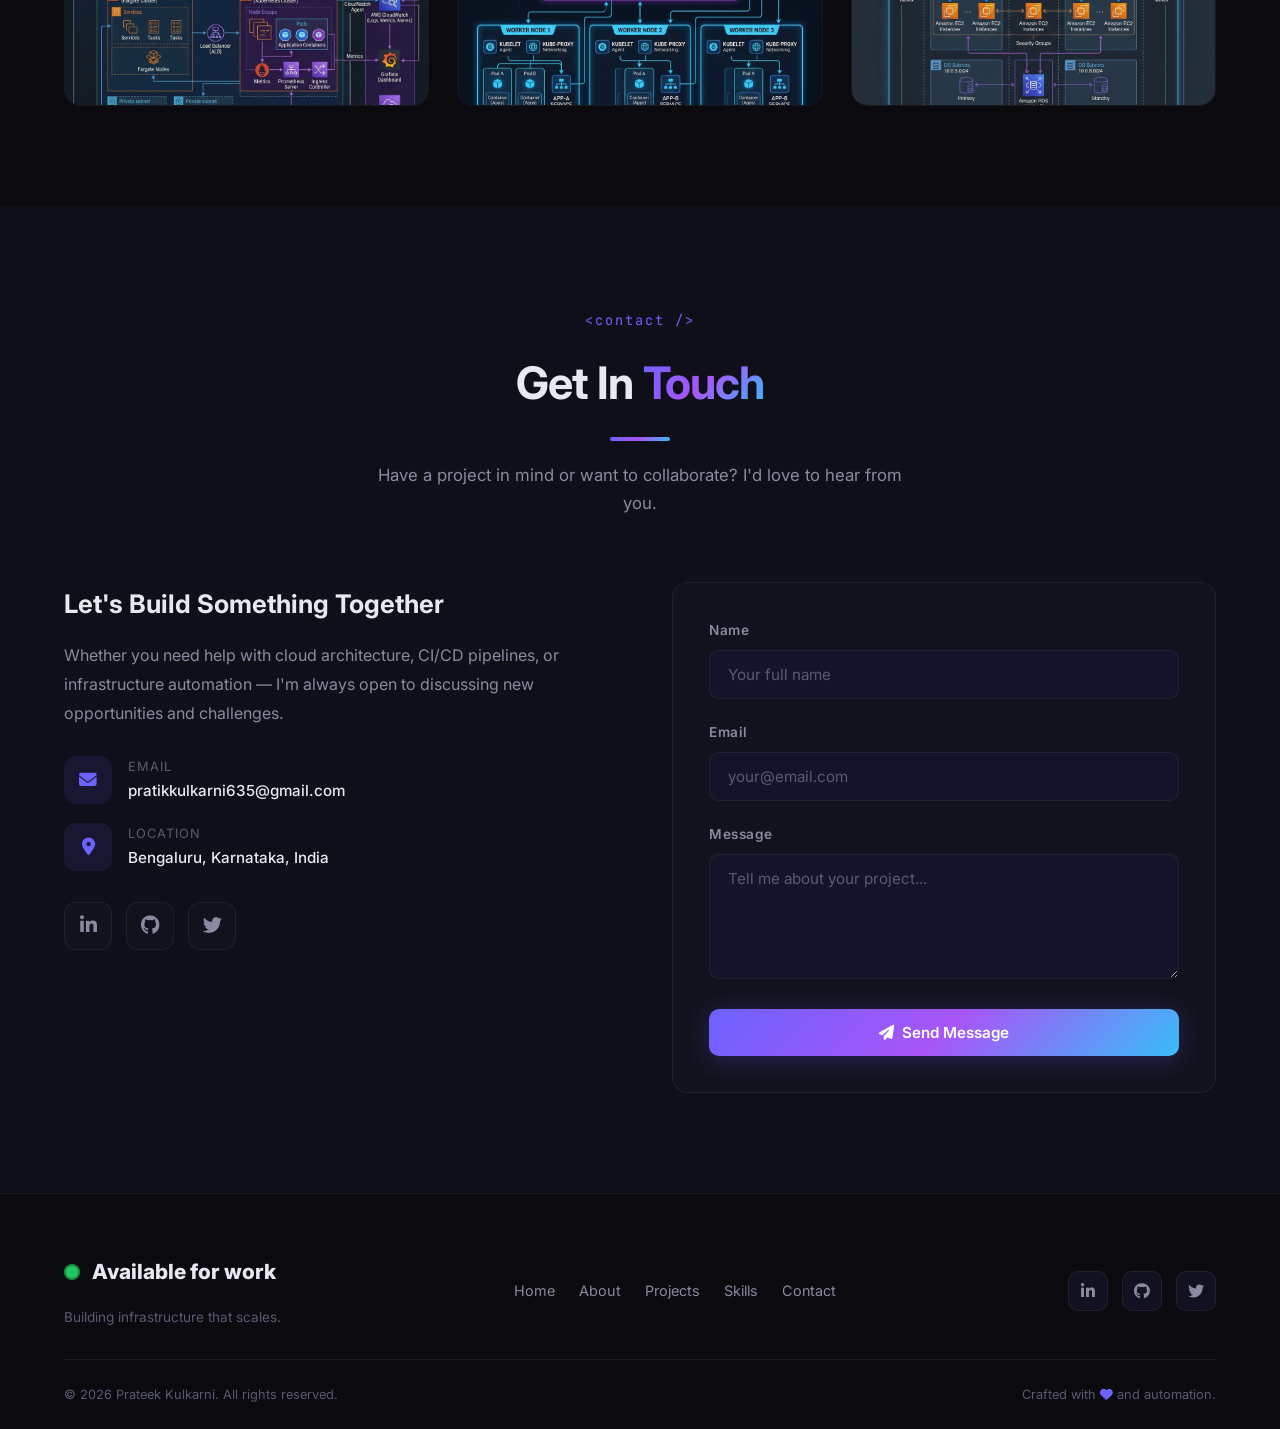
==== commit e3a45176: "Replace DevOps footer logo with Available for work text and green dot" ====
--- a/index.html
+++ b/index.html
@@ -455,17 +455,14 @@
     <div class="container">
       <div class="footer-content">
         <div class="footer-brand">
-          <a href="#home" class="footer-logo">
-            <span class="logo-bracket">&lt;</span>DevOps<span class="logo-slash">/</span><span class="logo-bracket">&gt;</span>
+          <a href="#home" class="footer-logo" style="display: flex; align-items: center; gap: 12px; text-decoration: none;">
+            <div style="position: relative; width: 16px; height: 16px; display: flex; align-items: center; justify-content: center;">
+              <span style="position: absolute; width: 100%; height: 100%; background-color: #22c55e; border-radius: 50%; opacity: 0.7; animation: ping 1.5s cubic-bezier(0, 0, 0.2, 1) infinite;"></span>
+              <span style="position: relative; width: 12px; height: 12px; background-color: #22c55e; border-radius: 50%;"></span>
+            </div>
+            <span>Available for work</span>
           </a>
-          <p class="footer-tagline">Building infrastructure that scales.</p>
-          <div style="display: flex; align-items: center; gap: 8px; margin-top: 12px; font-size: 0.9rem; color: var(--text-secondary);">
-            <div style="position: relative; width: 10px; height: 10px; display: flex; align-items: center; justify-content: center;">
-              <span style="position: absolute; width: 100%; height: 100%; background-color: #22c55e; border-radius: 50%; opacity: 0.7; animation: ping 1.5s cubic-bezier(0, 0, 0.2, 1) infinite;"></span>
-              <span style="position: relative; width: 8px; height: 8px; background-color: #22c55e; border-radius: 50%;"></span>
-            </div>
-            <span>Available for work</span>
-          </div>
+          <p class="footer-tagline" style="margin-top: 16px;">Building infrastructure that scales.</p>
         </div>
         <div class="footer-nav">
           <a href="#home">Home</a>
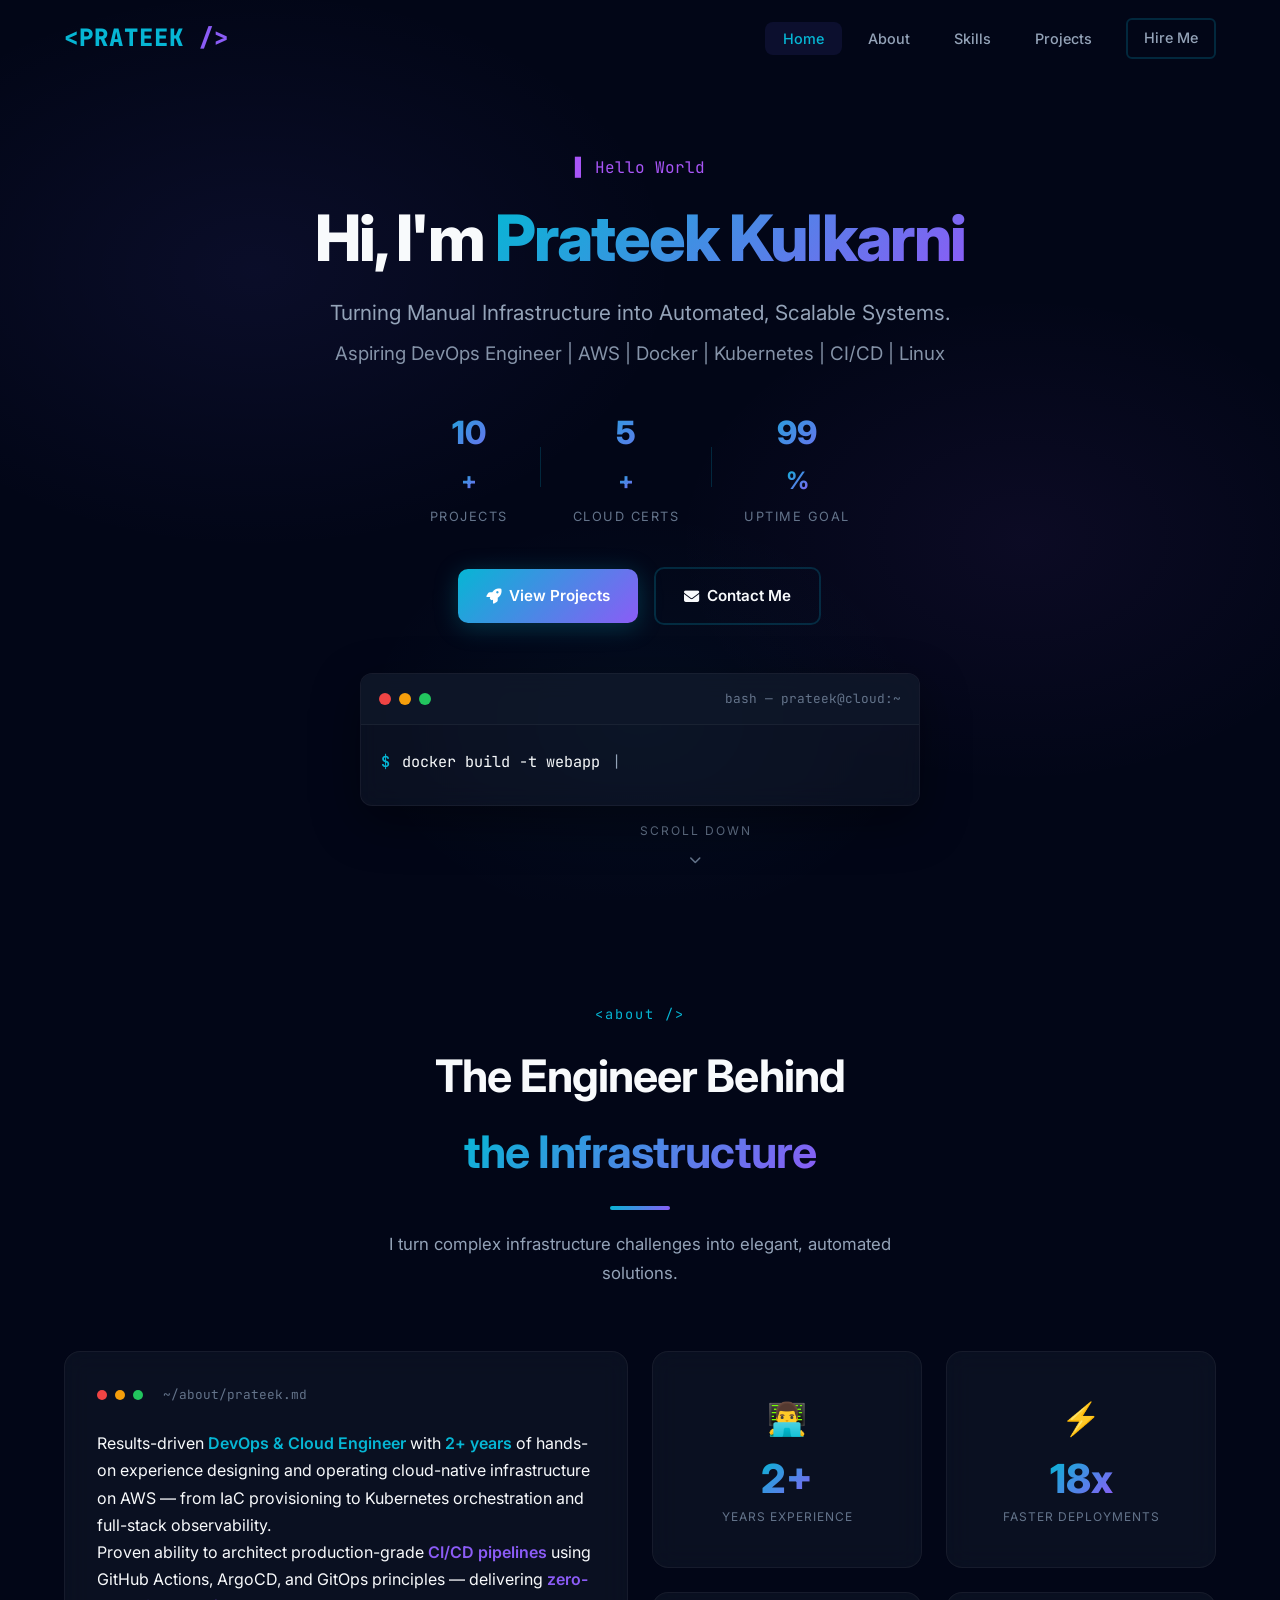
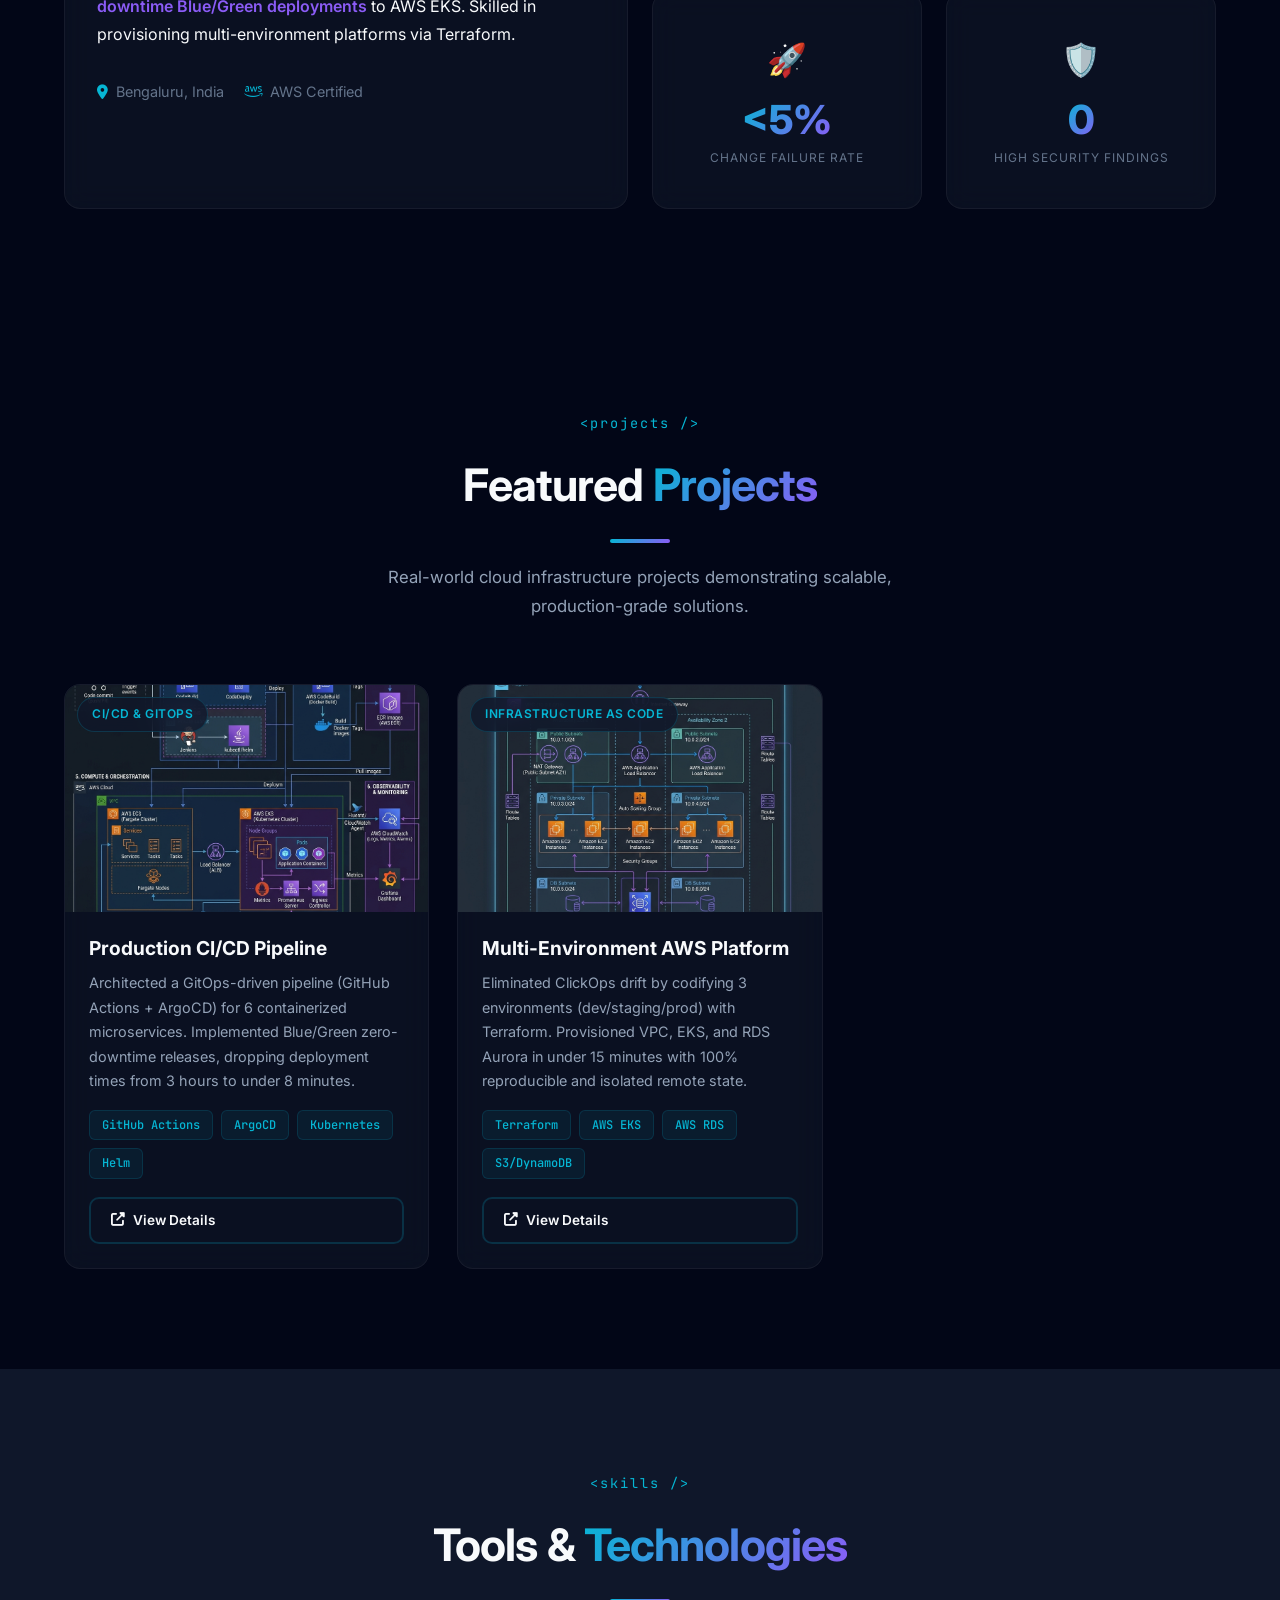
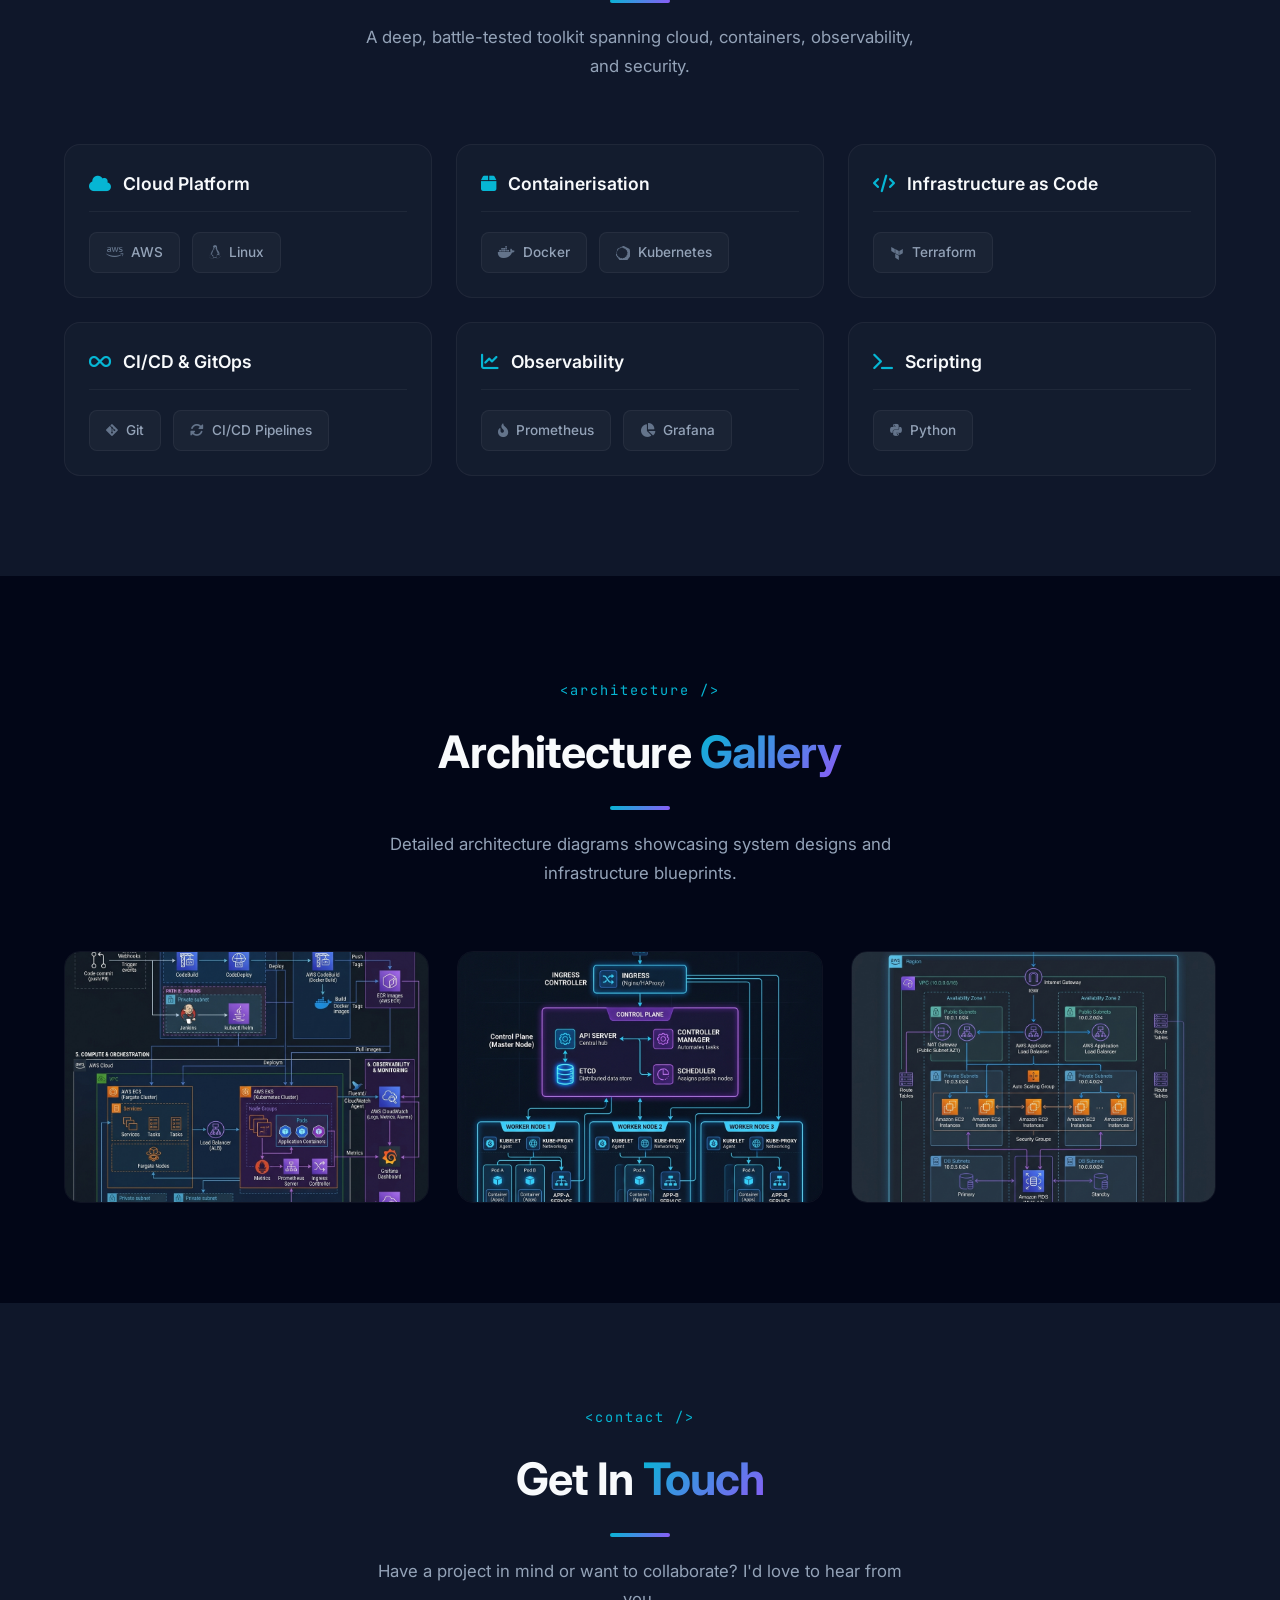
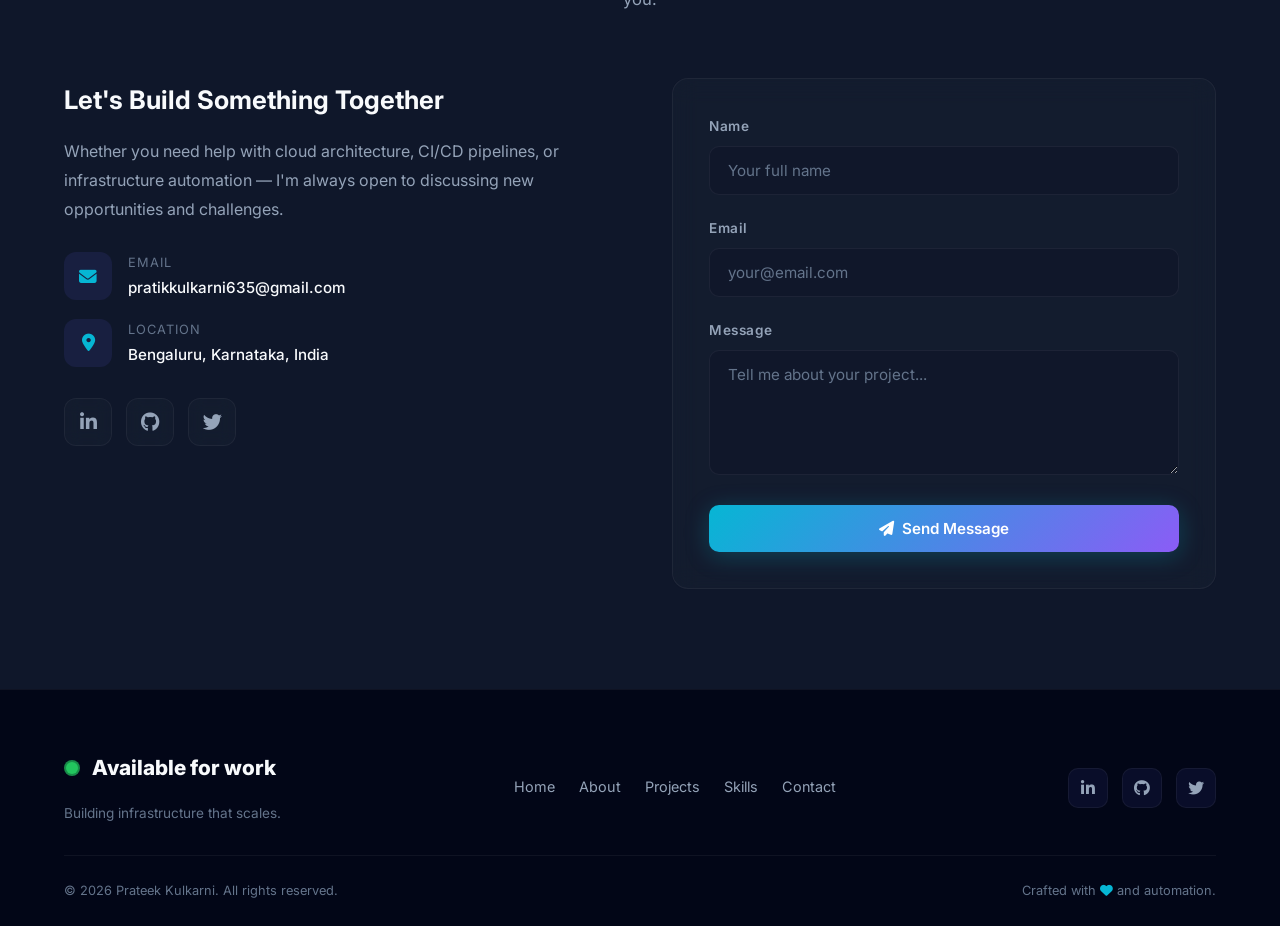
==== commit 62ae1631: "feat: redesign portfolio UI to cyberpunk-lite aesthetic" ====
--- a/index.html
+++ b/index.html
@@ -23,15 +23,15 @@
   <!-- ========== NAVIGATION ========== -->
   <nav class="navbar" id="navbar">
     <div class="nav-container">
-      <a href="#home" class="nav-logo" id="nav-logo">
-        <span class="logo-bracket">&lt;</span>DevOps<span class="logo-slash">/</span><span class="logo-bracket">&gt;</span>
+      <a href="#home" class="nav-logo" id="nav-logo" style="font-family: var(--font-mono); color: var(--accent-primary); letter-spacing: 1px;">
+        <span class="logo-bracket">&lt;</span>PRATEEK <span class="logo-slash">/&gt;</span>
       </a>
       <ul class="nav-menu" id="nav-menu">
         <li><a href="#home" class="nav-link active" data-section="home">Home</a></li>
         <li><a href="#about" class="nav-link" data-section="about">About</a></li>
+        <li><a href="#skills" class="nav-link" data-section="skills">Skills</a></li>
         <li><a href="#projects" class="nav-link" data-section="projects">Projects</a></li>
-        <li><a href="#skills" class="nav-link" data-section="skills">Skills</a></li>
-        <li><a href="#contact" class="nav-link" data-section="contact">Contact</a></li>
+        <li><a href="#contact" class="nav-link btn btn-sm btn-outline" style="border-radius: 6px; padding: 6px 16px; margin-left: 8px;" data-section="contact">Hire Me</a></li>
       </ul>
       <button class="nav-toggle" id="nav-toggle" aria-label="Toggle navigation">
         <span class="hamburger-line"></span>
@@ -108,55 +108,57 @@
     <div class="container">
       <div class="section-header" data-animate>
         <span class="section-tag">&lt;about /&gt;</span>
-        <h2 class="section-title">About <span class="gradient-text">Me</span></h2>
+        <h2 class="section-title">The Engineer Behind <br/><span class="gradient-text">the Infrastructure</span></h2>
         <div class="section-line"></div>
-      </div>
-      <div class="about-grid" data-animate>
-        <div class="about-image-wrapper">
-          <div class="about-image-frame">
-            <img src="images/profile.png" alt="Prateek Kulkarni — DevOps Engineer" class="about-image" />
-            <div class="about-image-border"></div>
-          </div>
-          <div class="about-badge">
-            <i class="fab fa-aws"></i>
-            <span>AWS Certified</span>
-          </div>
-        </div>
-        <div class="about-content">
-          <h3 class="about-heading">Cloud &amp; DevOps Engineer</h3>
+        <p class="section-desc">I turn complex infrastructure challenges into elegant, automated solutions.</p>
+      </div>
+      <div class="about-bento-grid" data-animate>
+        
+        <!-- Main Text Card -->
+        <div class="bento-card bento-main">
+          <div class="terminal-header" style="background: transparent; padding: 0; border: none; margin-bottom: 24px;">
+            <span class="terminal-dot red" style="width:10px;height:10px;"></span>
+            <span class="terminal-dot yellow" style="width:10px;height:10px;"></span>
+            <span class="terminal-dot green" style="width:10px;height:10px;"></span>
+            <span class="terminal-title" style="margin-left: 12px;">~/about/prateek.md</span>
+          </div>
           <p class="about-text">
-            Results-driven DevOps Engineer with 2+ years of experience in cloud support and technical infrastructure. Hands-on expertise in architecting production-grade CI/CD pipelines with GitOps delivery, Blue/Green deployments, and DORA metrics tracking, as well as provisioning multi-environment AWS infrastructure using Terraform IaC with remote state, policy-as-code, and automated drift detection.
+            Results-driven <span class="highlight-cyan">DevOps & Cloud Engineer</span> with <span class="highlight-cyan">2+ years</span> of hands-on experience designing and operating cloud-native infrastructure on AWS — from IaC provisioning to Kubernetes orchestration and full-stack observability.
           </p>
           <p class="about-text">
-            Proven ability to implement end-to-end DevSecOps pipelines with shift-left security scanning, Vault-based secrets management, and zero plaintext secrets policies. Built and integrated two interconnected platforms — a GitOps-driven CI/CD system (Project 01) deploying into Terraform-provisioned AWS infrastructure (Project 02) — delivering 100% reproducible environments with zero manual steps. Seeking a DevOps role to drive reliability, security, and automation at scale.
+            Proven ability to architect production-grade <span class="highlight-purple">CI/CD pipelines</span> using GitHub Actions, ArgoCD, and GitOps principles — delivering <span class="highlight-purple">zero-downtime Blue/Green deployments</span> to AWS EKS. Skilled in provisioning multi-environment platforms via Terraform.
           </p>
-          <div class="about-details">
-            <div class="about-detail-item">
-              <i class="fas fa-map-marker-alt"></i>
-              <span>Bengaluru, Karnataka, India</span>
-            </div>
-            <div class="about-detail-item">
-              <i class="fas fa-briefcase"></i>
-              <span>Cloud Support Engineer at Placid Technologies</span>
-            </div>
-            <div class="about-detail-item">
-              <i class="fas fa-briefcase"></i>
-              <span>Technical Support Engineer at Boston IT Solutions</span>
-            </div>
-          </div>
-
-          <h4 style="margin-top: 1.5rem; margin-bottom: 1rem; color: var(--text-light); font-size: 1.1rem; font-weight: 600;">Key Achievements</h4>
-          <ul style="list-style-type: none; padding-left: 0; margin-bottom: 2rem;">
-            <li style="margin-bottom: 0.8rem; position: relative; padding-left: 1.8rem; font-size: 0.95rem; line-height: 1.5; color: var(--text-muted);"><i class="fas fa-check-circle" style="color: var(--accent-primary); position: absolute; left: 0; top: 0.25rem;"></i> <strong>Reduced deployment time from 3 hours to under 8 minutes</strong> by architecting a GitOps-driven CI/CD pipeline (GitHub Actions + ArgoCD) for 6 microservices — change failure rate dropped from 40% to under 5%.</li>
-            <li style="margin-bottom: 0.8rem; position: relative; padding-left: 1.8rem; font-size: 0.95rem; line-height: 1.5; color: var(--text-muted);"><i class="fas fa-check-circle" style="color: var(--accent-primary); position: absolute; left: 0; top: 0.25rem;"></i> <strong>Achieved 100% reproducible infrastructure</strong> by codifying 3-environment AWS platform (dev/staging/prod) with Terraform — eliminating all manual ClickOps drift incidents.</li>
-            <li style="margin-bottom: 0.8rem; position: relative; padding-left: 1.8rem; font-size: 0.95rem; line-height: 1.5; color: var(--text-muted);"><i class="fas fa-check-circle" style="color: var(--accent-primary); position: absolute; left: 0; top: 0.25rem;"></i> <strong>Delivered zero HIGH-severity Checkov findings</strong> across entire Terraform codebase; full VPC + EKS + RDS Aurora provisioning completed in under 15 minutes from scratch.</li>
-            <li style="margin-bottom: 0.8rem; position: relative; padding-left: 1.8rem; font-size: 0.95rem; line-height: 1.5; color: var(--text-muted);"><i class="fas fa-check-circle" style="color: var(--accent-primary); position: absolute; left: 0; top: 0.25rem;"></i> <strong>Reduced credential attack surface to zero</strong> by implementing HashiCorp Vault dynamic secrets and AWS Secrets Manager (OIDC) — no plaintext secrets across both platforms.</li>
-            <li style="margin-bottom: 0.8rem; position: relative; padding-left: 1.8rem; font-size: 0.95rem; line-height: 1.5; color: var(--text-muted);"><i class="fas fa-check-circle" style="color: var(--accent-primary); position: absolute; left: 0; top: 0.25rem;"></i> <strong>Identified and remediated 3 critical CVEs and 14 hardcoded credentials</strong> through automated SAST (Semgrep), Snyk dependency scanning, and Trivy container scanning integrated into CI/CD.</li>
-          </ul>
-          <a href="#contact" class="btn btn-primary">
-            <i class="fas fa-handshake"></i> Let's Connect
-          </a>
-        </div>
+          <div class="about-details" style="margin-top: 32px; display: flex; gap: 20px; flex-wrap: wrap;">
+            <div class="about-detail-item" style="display: flex; align-items: center; gap: 8px; font-size: 0.9rem; color: var(--text-muted);"><i class="fas fa-map-marker-alt" style="color: var(--accent-primary);"></i> Bengaluru, India</div>
+            <div class="about-detail-item" style="display: flex; align-items: center; gap: 8px; font-size: 0.9rem; color: var(--text-muted);"><i class="fab fa-aws" style="color: var(--accent-primary);"></i> AWS Certified</div>
+          </div>
+        </div>
+
+        <!-- Stat Cards -->
+        <div class="bento-card bento-stat">
+          <div class="stat-icon" style="font-size: 2rem; margin-bottom: 12px;">👨‍💻</div>
+          <h3 class="stat-value gradient-text" style="font-size: 2.5rem; font-weight: 800; line-height: 1;">2+</h3>
+          <p class="stat-label" style="font-size: 0.75rem; letter-spacing: 1px; color: var(--text-muted); margin-top: 8px;">YEARS EXPERIENCE</p>
+        </div>
+
+        <div class="bento-card bento-stat">
+          <div class="stat-icon" style="font-size: 2rem; margin-bottom: 12px;">⚡</div>
+          <h3 class="stat-value gradient-text" style="font-size: 2.5rem; font-weight: 800; line-height: 1;">18x</h3>
+          <p class="stat-label" style="font-size: 0.75rem; letter-spacing: 1px; color: var(--text-muted); margin-top: 8px;">FASTER DEPLOYMENTS</p>
+        </div>
+
+        <div class="bento-card bento-stat">
+          <div class="stat-icon" style="font-size: 2rem; margin-bottom: 12px;">🚀</div>
+          <h3 class="stat-value gradient-text" style="font-size: 2.5rem; font-weight: 800; line-height: 1;">&lt;5%</h3>
+          <p class="stat-label" style="font-size: 0.75rem; letter-spacing: 1px; color: var(--text-muted); margin-top: 8px;">CHANGE FAILURE RATE</p>
+        </div>
+
+        <div class="bento-card bento-stat">
+          <div class="stat-icon" style="font-size: 2rem; margin-bottom: 12px;">🛡️</div>
+          <h3 class="stat-value gradient-text" style="font-size: 2.5rem; font-weight: 800; line-height: 1;">0</h3>
+          <p class="stat-label" style="font-size: 0.75rem; letter-spacing: 1px; color: var(--text-muted); margin-top: 8px;">HIGH SECURITY FINDINGS</p>
+        </div>
+
       </div>
     </div>
   </section>
@@ -233,90 +235,68 @@
     <div class="container">
       <div class="section-header" data-animate>
         <span class="section-tag">&lt;skills /&gt;</span>
-        <h2 class="section-title">Tech <span class="gradient-text">Stack</span></h2>
+        <h2 class="section-title">Tools &amp; <span class="gradient-text">Technologies</span></h2>
         <div class="section-line"></div>
-        <p class="section-desc">Tools and technologies I use to build, deploy, and manage cloud infrastructure.</p>
-      </div>
-      <div class="skills-grid" data-animate>
-
-        <div class="skill-card" id="skill-aws">
-          <div class="skill-icon-wrapper">
-            <i class="fab fa-aws"></i>
-          </div>
-          <h4 class="skill-name">AWS</h4>
-          <p class="skill-detail">EC2, S3, VPC, Lambda, RDS, ECS</p>
-        </div>
-
-        <div class="skill-card" id="skill-docker">
-          <div class="skill-icon-wrapper">
-            <i class="fab fa-docker"></i>
-          </div>
-          <h4 class="skill-name">Docker</h4>
-          <p class="skill-detail">Containers, Compose, Registry</p>
-        </div>
-
-        <div class="skill-card" id="skill-kubernetes">
-          <div class="skill-icon-wrapper">
-            <svg class="skill-svg-icon" viewBox="0 0 32 32" fill="currentColor"><path d="M15.9.476a2.14 2.14 0 0 0-.823.218L3.932 6.01a2.133 2.133 0 0 0-1.1 1.39l-2.78 12.55a2.133 2.133 0 0 0 .272 1.674l7.63 10.283A2.133 2.133 0 0 0 9.6 32.9h14.8a2.133 2.133 0 0 0 1.646-.993l7.63-10.283a2.133 2.133 0 0 0 .272-1.674L31.17 7.4a2.133 2.133 0 0 0-1.1-1.39L18.923.694A2.133 2.133 0 0 0 15.9.476zm.1 3.474a.423.423 0 0 1 .184.042l.54.241a.423.423 0 0 1 .237.335l.073.59a7.573 7.573 0 0 1 2.7 1.1l.478-.34a.423.423 0 0 1 .4-.04l.51.273a.423.423 0 0 1 .2.355l-.023.59a7.573 7.573 0 0 1 1.97 2.15l.55-.15a.423.423 0 0 1 .39.118l.39.41a.423.423 0 0 1 .073.402l-.214.553a7.573 7.573 0 0 1 .927 2.8l.588.103a.423.423 0 0 1 .316.26l.18.558a.423.423 0 0 1-.107.41l-.43.403a7.573 7.573 0 0 1-.37 2.96l.431.389a.423.423 0 0 1 .107.41l-.178.558a.423.423 0 0 1-.316.26l-.583.1a7.573 7.573 0 0 1-1.35 2.583l.273.503a.423.423 0 0 1-.029.4l-.35.46a.423.423 0 0 1-.38.162l-.59-.065a7.573 7.573 0 0 1-2.22 1.8l.102.587a.423.423 0 0 1-.155.378l-.49.337a.423.423 0 0 1-.404.033l-.527-.25a7.573 7.573 0 0 1-2.763.717l-.07.59a.423.423 0 0 1-.267.345l-.558.18a.423.423 0 0 1-.404-.108l-.398-.43a7.573 7.573 0 0 1-2.867-.34l-.378.434a.423.423 0 0 1-.397.143l-.57-.11a.423.423 0 0 1-.3-.283l-.165-.565a7.573 7.573 0 0 1-2.507-1.45l-.494.283a.423.423 0 0 1-.402-.017l-.47-.34a.423.423 0 0 1-.17-.373l.058-.59a7.573 7.573 0 0 1-1.757-2.3l-.568.157a.423.423 0 0 1-.393-.112l-.32-.463a.423.423 0 0 1-.022-.41l.262-.527a7.573 7.573 0 0 1-.66-2.86l-.59-.075a.423.423 0 0 1-.35-.265l-.12-.574a.423.423 0 0 1 .153-.39l.464-.37a7.573 7.573 0 0 1 .5-2.9l-.418-.415a.423.423 0 0 1-.087-.407l.192-.55a.423.423 0 0 1 .327-.27l.587-.087a7.573 7.573 0 0 1 1.38-2.56l-.264-.51a.423.423 0 0 1 .043-.404l.362-.45a.423.423 0 0 1 .383-.153l.585.076a7.573 7.573 0 0 1 2.17-1.767l-.093-.59a.423.423 0 0 1 .167-.375l.498-.328a.423.423 0 0 1 .404-.022l.52.257a7.573 7.573 0 0 1 2.78-.69l.078-.59a.423.423 0 0 1 .236-.33l.54-.241a.423.423 0 0 1 .184-.042z"/></svg>
-          </div>
-          <h4 class="skill-name">Kubernetes</h4>
-          <p class="skill-detail">EKS, Pods, Services, Helm</p>
-        </div>
-
-        <div class="skill-card" id="skill-linux">
-          <div class="skill-icon-wrapper">
-            <i class="fab fa-linux"></i>
-          </div>
-          <h4 class="skill-name">Linux</h4>
-          <p class="skill-detail">Ubuntu, CentOS, Shell Scripting</p>
-        </div>
-
-        <div class="skill-card" id="skill-terraform">
-          <div class="skill-icon-wrapper">
-            <svg class="skill-svg-icon" viewBox="0 0 32 32" fill="currentColor"><path d="M12.042 6.858L20.167 11.573V21.002L12.042 16.287Z"/><path d="M21.167 11.573L29.292 6.858V16.287L21.167 21.002Z"/><path d="M2.917 2.143L11.042 6.858V16.287L2.917 11.573Z"/><path d="M12.042 17.573L20.167 22.288V31.717L12.042 27.002Z"/></svg>
-          </div>
-          <h4 class="skill-name">Terraform</h4>
-          <p class="skill-detail">IaC, Modules, State Management</p>
-        </div>
-
-        <div class="skill-card" id="skill-git">
-          <div class="skill-icon-wrapper">
-            <i class="fab fa-git-alt"></i>
-          </div>
-          <h4 class="skill-name">Git</h4>
-          <p class="skill-detail">GitHub, GitLab, Version Control</p>
-        </div>
-
-        <div class="skill-card" id="skill-cicd">
-          <div class="skill-icon-wrapper">
-            <i class="fas fa-infinity"></i>
-          </div>
-          <h4 class="skill-name">CI/CD</h4>
-          <p class="skill-detail">Jenkins, GitHub Actions, CodePipeline</p>
-        </div>
-
-        <div class="skill-card" id="skill-python">
-          <div class="skill-icon-wrapper">
-            <i class="fab fa-python"></i>
-          </div>
-          <h4 class="skill-name">Python</h4>
-          <p class="skill-detail">Automation, Scripting, Boto3</p>
-        </div>
-
-        <div class="skill-card" id="skill-prometheus">
-          <div class="skill-icon-wrapper">
-            <i class="fas fa-fire-alt"></i>
-          </div>
-          <h4 class="skill-name">Prometheus</h4>
-          <p class="skill-detail">Metrics, Exporters, PromQL</p>
-        </div>
-
-        <div class="skill-card" id="skill-grafana">
-          <div class="skill-icon-wrapper">
-            <i class="fas fa-chart-line"></i>
-          </div>
-          <h4 class="skill-name">Grafana</h4>
-          <p class="skill-detail">Dashboards, DORA Metrics, Alerts</p>
+        <p class="section-desc">A deep, battle-tested toolkit spanning cloud, containers, observability, and security.</p>
+      </div>
+      <div class="skills-category-grid" data-animate>
+
+        <div class="skill-category-card">
+          <div class="skill-category-header">
+            <h3 class="skill-category-title"><i class="fas fa-cloud"></i> Cloud Platform</h3>
+          </div>
+          <div class="skill-badges">
+            <div class="skill-badge"><i class="fab fa-aws"></i> AWS</div>
+            <div class="skill-badge"><i class="fab fa-linux"></i> Linux</div>
+          </div>
+        </div>
+
+        <div class="skill-category-card">
+          <div class="skill-category-header">
+            <h3 class="skill-category-title"><i class="fas fa-box"></i> Containerisation</h3>
+          </div>
+          <div class="skill-badges">
+            <div class="skill-badge"><i class="fab fa-docker"></i> Docker</div>
+            <div class="skill-badge"><svg class="skill-svg-icon" viewBox="0 0 32 32" fill="currentColor" style="width:14px;height:14px;"><path d="M15.9.476a2.14 2.14 0 0 0-.823.218L3.932 6.01a2.133 2.133 0 0 0-1.1 1.39l-2.78 12.55a2.133 2.133 0 0 0 .272 1.674l7.63 10.283A2.133 2.133 0 0 0 9.6 32.9h14.8a2.133 2.133 0 0 0 1.646-.993l7.63-10.283a2.133 2.133 0 0 0 .272-1.674L31.17 7.4a2.133 2.133 0 0 0-1.1-1.39L18.923.694A2.133 2.133 0 0 0 15.9.476zm.1 3.474a.423.423 0 0 1 .184.042l.54.241a.423.423 0 0 1 .237.335l.073.59a7.573 7.573 0 0 1 2.7 1.1l.478-.34a.423.423 0 0 1 .4-.04l.51.273a.423.423 0 0 1 .2.355l-.023.59a7.573 7.573 0 0 1 1.97 2.15l.55-.15a.423.423 0 0 1 .39.118l.39.41a.423.423 0 0 1 .073.402l-.214.553a7.573 7.573 0 0 1 .927 2.8l.588.103a.423.423 0 0 1 .316.26l.18.558a.423.423 0 0 1-.107.41l-.43.403a7.573 7.573 0 0 1-.37 2.96l.431.389a.423.423 0 0 1 .107.41l-.178.558a.423.423 0 0 1-.316.26l-.583.1a7.573 7.573 0 0 1-1.35 2.583l.273.503a.423.423 0 0 1-.029.4l-.35.46a.423.423 0 0 1-.38.162l-.59-.065a7.573 7.573 0 0 1-2.22 1.8l.102.587a.423.423 0 0 1-.155.378l-.49.337a.423.423 0 0 1-.404.033l-.527-.25a7.573 7.573 0 0 1-2.763.717l-.07.59a.423.423 0 0 1-.267.345l-.558.18a.423.423 0 0 1-.404-.108l-.398-.43a7.573 7.573 0 0 1-2.867-.34l-.378.434a.423.423 0 0 1-.397.143l-.57-.11a.423.423 0 0 1-.3-.283l-.165-.565a7.573 7.573 0 0 1-2.507-1.45l-.494.283a.423.423 0 0 1-.402-.017l-.47-.34a.423.423 0 0 1-.17-.373l.058-.59a7.573 7.573 0 0 1-1.757-2.3l-.568.157a.423.423 0 0 1-.393-.112l-.32-.463a.423.423 0 0 1-.022-.41l.262-.527a7.573 7.573 0 0 1-.66-2.86l-.59-.075a.423.423 0 0 1-.35-.265l-.12-.574a.423.423 0 0 1 .153-.39l.464-.37a7.573 7.573 0 0 1 .5-2.9l-.418-.415a.423.423 0 0 1-.087-.407l.192-.55a.423.423 0 0 1 .327-.27l.587-.087a7.573 7.573 0 0 1 1.38-2.56l-.264-.51a.423.423 0 0 1 .043-.404l.362-.45a.423.423 0 0 1 .383-.153l.585.076a7.573 7.573 0 0 1 2.17-1.767l-.093-.59a.423.423 0 0 1 .167-.375l.498-.328a.423.423 0 0 1 .404-.022l.52.257a7.573 7.573 0 0 1 2.78-.69l.078-.59a.423.423 0 0 1 .236-.33l.54-.241a.423.423 0 0 1 .184-.042z"/></svg> Kubernetes</div>
+          </div>
+        </div>
+
+        <div class="skill-category-card">
+          <div class="skill-category-header">
+            <h3 class="skill-category-title"><i class="fas fa-code"></i> Infrastructure as Code</h3>
+          </div>
+          <div class="skill-badges">
+            <div class="skill-badge"><svg class="skill-svg-icon" viewBox="0 0 32 32" fill="currentColor" style="width:14px;height:14px;"><path d="M12.042 6.858L20.167 11.573V21.002L12.042 16.287Z"/><path d="M21.167 11.573L29.292 6.858V16.287L21.167 21.002Z"/><path d="M2.917 2.143L11.042 6.858V16.287L2.917 11.573Z"/><path d="M12.042 17.573L20.167 22.288V31.717L12.042 27.002Z"/></svg> Terraform</div>
+          </div>
+        </div>
+
+        <div class="skill-category-card">
+          <div class="skill-category-header">
+            <h3 class="skill-category-title"><i class="fas fa-infinity"></i> CI/CD &amp; GitOps</h3>
+          </div>
+          <div class="skill-badges">
+            <div class="skill-badge"><i class="fab fa-git-alt"></i> Git</div>
+            <div class="skill-badge"><i class="fas fa-sync-alt"></i> CI/CD Pipelines</div>
+          </div>
+        </div>
+
+        <div class="skill-category-card">
+          <div class="skill-category-header">
+            <h3 class="skill-category-title"><i class="fas fa-chart-line"></i> Observability</h3>
+          </div>
+          <div class="skill-badges">
+            <div class="skill-badge"><i class="fas fa-fire-alt"></i> Prometheus</div>
+            <div class="skill-badge"><i class="fas fa-chart-pie"></i> Grafana</div>
+          </div>
+        </div>
+
+        <div class="skill-category-card">
+          <div class="skill-category-header">
+            <h3 class="skill-category-title"><i class="fas fa-terminal"></i> Scripting</h3>
+          </div>
+          <div class="skill-badges">
+            <div class="skill-badge"><i class="fab fa-python"></i> Python</div>
+          </div>
         </div>
 
       </div>
--- a/style.css
+++ b/style.css
@@ -5,24 +5,24 @@
 /* ---------- CSS Custom Properties ---------- */
 :root {
   /* Colors */
-  --bg-primary: #0a0a0f;
-  --bg-secondary: #0f0f1a;
-  --bg-card: #12121e;
-  --bg-card-hover: #181830;
-  --bg-input: #13132a;
-
-  --text-primary: #e8e8f0;
-  --text-secondary: #8a8aa0;
-  --text-muted: #5a5a72;
-
-  --accent-primary: #6c63ff;
-  --accent-secondary: #a855f7;
-  --accent-tertiary: #38bdf8;
-  --accent-gradient: linear-gradient(135deg, #6c63ff 0%, #a855f7 50%, #38bdf8 100%);
-  --accent-glow: rgba(108, 99, 255, 0.25);
-
-  --border-color: rgba(108, 99, 255, 0.15);
-  --border-subtle: rgba(255, 255, 255, 0.06);
+  --bg-primary: #020617; /* Slate 950 */
+  --bg-secondary: #0f172a; /* Slate 900 */
+  --bg-card: rgba(30, 41, 59, 0.3); /* Glass Slate 800 */
+  --bg-card-hover: rgba(30, 41, 59, 0.6);
+  --bg-input: #0f172a;
+
+  --text-primary: #f8fafc; /* Slate 50 */
+  --text-secondary: #94a3b8; /* Slate 400 */
+  --text-muted: #64748b; /* Slate 500 */
+
+  --accent-primary: #06b6d4; /* Cyan 500 */
+  --accent-secondary: #8b5cf6; /* Violet 500 */
+  --accent-tertiary: #a855f7; /* Purple 500 */
+  --accent-gradient: linear-gradient(135deg, #06b6d4 0%, #8b5cf6 100%);
+  --accent-glow: rgba(6, 182, 212, 0.25);
+
+  --border-color: rgba(6, 182, 212, 0.2);
+  --border-subtle: rgba(255, 255, 255, 0.05);
 
   --success: #22c55e;
   --danger: #ef4444;
@@ -461,22 +461,25 @@
 
 /* Hero Terminal */
 .hero-terminal {
-  max-width: 520px;
+  max-width: 560px;
+  width: 100%;
   margin: 0 auto;
   border-radius: 12px;
   overflow: hidden;
-  background: rgba(15, 15, 26, 0.9);
-  border: 1px solid var(--border-color);
+  background: var(--bg-card);
+  border: 1px solid var(--border-subtle);
   animation: fadeInUp 0.8s ease-out 0.65s both;
-  box-shadow: 0 8px 40px rgba(0, 0, 0, 0.4);
+  box-shadow: 0 16px 48px rgba(0, 0, 0, 0.4);
+  backdrop-filter: blur(12px);
+  -webkit-backdrop-filter: blur(12px);
 }
 
 .terminal-header {
   display: flex;
   align-items: center;
   gap: 8px;
-  padding: 12px 16px;
-  background: rgba(20, 20, 38, 0.8);
+  padding: 14px 18px;
+  background: rgba(15, 23, 42, 0.7);
   border-bottom: 1px solid var(--border-subtle);
 }
 
@@ -493,25 +496,25 @@
 .terminal-title {
   margin-left: auto;
   font-family: var(--font-mono);
-  font-size: 0.75rem;
+  font-size: 0.8rem;
   color: var(--text-muted);
 }
 
 .terminal-body {
-  padding: 16px 20px;
-  min-height: 50px;
+  padding: 24px 20px;
+  min-height: 80px;
 }
 
 .terminal-line {
   display: flex;
   align-items: center;
-  gap: 10px;
+  gap: 12px;
   font-family: var(--font-mono);
-  font-size: 0.9rem;
+  font-size: 0.95rem;
 }
 
 .terminal-prompt {
-  color: var(--accent-tertiary);
+  color: var(--accent-primary);
   font-weight: 600;
 }
 
@@ -520,8 +523,8 @@
 }
 
 .typing-cursor {
-  animation: blink 0.7s infinite;
-  color: var(--accent-primary);
+  animation: blink 0.8s infinite;
+  color: var(--text-secondary);
   font-weight: 300;
 }
 
@@ -561,101 +564,64 @@
 }
 
 /* ============================================
-   ABOUT SECTION
+   ABOUT SECTION (Bento Grid)
    ============================================ */
-.about-grid {
+.about-bento-grid {
   display: grid;
-  grid-template-columns: 350px 1fr;
-  gap: 64px;
-  align-items: start;
-}
-
-.about-image-wrapper {
-  position: relative;
-}
-
-.about-image-frame {
-  position: relative;
+  grid-template-columns: repeat(4, 1fr);
+  grid-gap: 24px;
+}
+
+.bento-card {
+  background: var(--bg-card);
+  border: 1px solid var(--border-subtle);
   border-radius: var(--card-radius);
-  overflow: hidden;
-}
-
-.about-image {
-  width: 100%;
-  aspect-ratio: 1/1;
-  object-fit: cover;
-  border-radius: var(--card-radius);
-  filter: grayscale(20%);
-  transition: filter var(--transition-normal);
-}
-
-.about-image-frame:hover .about-image {
-  filter: grayscale(0%);
-}
-
-.about-image-border {
-  position: absolute;
-  inset: -4px;
-  border-radius: calc(var(--card-radius) + 4px);
-  background: var(--accent-gradient);
-  z-index: -1;
-  opacity: 0.5;
-}
-
-.about-badge {
-  position: absolute;
-  bottom: -16px;
-  right: -16px;
-  display: flex;
-  align-items: center;
-  gap: 8px;
-  padding: 12px 18px;
-  background: var(--bg-card);
-  border: 1px solid var(--border-color);
-  border-radius: 12px;
-  font-size: 0.85rem;
+  padding: 32px;
+  backdrop-filter: blur(12px);
+  -webkit-backdrop-filter: blur(12px);
+  transition: all var(--transition-normal);
+  display: flex;
+  flex-direction: column;
+}
+
+.bento-card:hover {
+  border-color: var(--border-color);
+  box-shadow: 0 12px 40px rgba(0, 0, 0, 0.4), inset 0 0 20px rgba(6, 182, 212, 0.05);
+}
+
+.bento-main {
+  grid-column: span 4;
+}
+
+@media (min-width: 992px) {
+  .bento-main {
+    grid-column: span 2;
+    grid-row: span 2;
+  }
+}
+
+.bento-stat {
+  grid-column: span 2;
+  align-items: center;
+  justify-content: center;
+  text-align: center;
+  padding: 40px 24px;
+}
+
+@media (min-width: 992px) {
+  .bento-stat {
+    grid-column: span 1;
+  }
+}
+
+.highlight-cyan {
+  color: var(--accent-primary);
   font-weight: 600;
-  color: var(--accent-primary);
-  box-shadow: 0 4px 20px rgba(0, 0, 0, 0.3);
-}
-
-.about-badge i {
-  font-size: 1.2rem;
-  color: var(--accent-tertiary);
-}
-
-.about-heading {
-  font-size: 1.6rem;
-  font-weight: 700;
-  margin-bottom: 16px;
-}
-
-.about-text {
-  color: var(--text-secondary);
-  margin-bottom: 16px;
-  font-size: 1rem;
-  line-height: 1.8;
-}
-
-.about-details {
-  display: flex;
-  flex-direction: column;
-  gap: 14px;
-  margin: 28px 0 32px;
-}
-
-.about-detail-item {
-  display: flex;
-  align-items: center;
-  gap: 14px;
-  color: var(--text-secondary);
-  font-size: 0.95rem;
-}
-
-.about-detail-item i {
-  color: var(--accent-primary);
-  width: 20px;
-  text-align: center;
+}
+
+.highlight-purple {
+  color: var(--accent-secondary);
+  font-weight: 600;
 }
 
 /* ============================================
@@ -675,12 +641,14 @@
   transition: all var(--transition-normal);
   display: flex;
   flex-direction: column;
+  backdrop-filter: blur(12px);
+  -webkit-backdrop-filter: blur(12px);
 }
 
 .project-card:hover {
   transform: translateY(-8px);
   border-color: var(--border-color);
-  box-shadow: 0 16px 48px rgba(108, 99, 255, 0.12);
+  box-shadow: 0 16px 48px rgba(0, 0, 0, 0.4), inset 0 0 20px rgba(6, 182, 212, 0.05);
 }
 
 .project-image-wrapper {
@@ -709,13 +677,13 @@
 .project-category {
   display: inline-block;
   padding: 6px 14px;
-  background: rgba(10, 10, 15, 0.8);
+  background: rgba(15, 23, 42, 0.8);
   backdrop-filter: blur(10px);
   border-radius: 20px;
   font-size: 0.75rem;
   font-weight: 600;
-  color: var(--accent-tertiary);
-  border: 1px solid rgba(108, 99, 255, 0.2);
+  color: var(--accent-primary);
+  border: 1px solid var(--border-color);
   letter-spacing: 0.5px;
   text-transform: uppercase;
 }
@@ -752,8 +720,8 @@
 .tag {
   display: inline-block;
   padding: 4px 12px;
-  background: rgba(108, 99, 255, 0.08);
-  border: 1px solid rgba(108, 99, 255, 0.15);
+  background: rgba(6, 182, 212, 0.08);
+  border: 1px solid rgba(6, 182, 212, 0.15);
   border-radius: 6px;
   font-size: 0.75rem;
   font-weight: 500;
@@ -762,69 +730,91 @@
 }
 
 /* ============================================
-   SKILLS SECTION
+   SKILLS SECTION (Categorized)
    ============================================ */
 .skills {
   background: var(--bg-secondary);
 }
 
-.skills-grid {
+.skills-category-grid {
   display: grid;
-  grid-template-columns: repeat(auto-fit, minmax(170px, 1fr));
+  grid-template-columns: repeat(auto-fit, minmax(300px, 1fr));
   gap: 24px;
 }
 
-.skill-card {
+.skill-category-card {
   background: var(--bg-card);
   border: 1px solid var(--border-subtle);
   border-radius: var(--card-radius);
-  padding: 36px 20px;
-  text-align: center;
+  padding: 24px;
   transition: all var(--transition-normal);
-  cursor: default;
-}
-
-.skill-card:hover {
-  transform: translateY(-6px);
-  border-color: var(--accent-primary);
-  box-shadow: 0 12px 40px var(--accent-glow);
-}
-
-.skill-icon-wrapper {
-  width: 60px;
-  height: 60px;
-  margin: 0 auto 18px;
-  display: flex;
-  align-items: center;
-  justify-content: center;
-  border-radius: 14px;
-  background: rgba(108, 99, 255, 0.1);
-  font-size: 1.8rem;
-  color: var(--accent-primary);
-  transition: all var(--transition-normal);
-}
-
-.skill-card:hover .skill-icon-wrapper {
-  background: var(--accent-gradient);
-  color: #fff;
-  transform: scale(1.1);
+  display: flex;
+  flex-direction: column;
+}
+
+.skill-category-card:hover {
+  border-color: var(--border-color);
+  box-shadow: 0 12px 40px rgba(0, 0, 0, 0.3);
+  transform: translateY(-4px);
+}
+
+.skill-category-header {
+  margin-bottom: 20px;
+  padding-bottom: 12px;
+  border-bottom: 1px solid var(--border-subtle);
+}
+
+.skill-category-title {
+  font-size: 1.1rem;
+  font-weight: 600;
+  display: flex;
+  align-items: center;
+  gap: 12px;
+  color: var(--text-primary);
+}
+
+.skill-category-title i {
+  color: var(--accent-primary);
+}
+
+.skill-badges {
+  display: flex;
+  flex-wrap: wrap;
+  gap: 12px;
+}
+
+.skill-badge {
+  display: flex;
+  align-items: center;
+  gap: 8px;
+  padding: 8px 16px;
+  background: rgba(255, 255, 255, 0.03);
+  border: 1px solid var(--border-subtle);
+  border-radius: 8px;
+  font-size: 0.85rem;
+  font-weight: 500;
+  color: var(--text-secondary);
+  transition: all var(--transition-fast);
+}
+
+.skill-badge:hover {
+  background: rgba(6, 182, 212, 0.1);
+  border-color: var(--border-color);
+  color: var(--text-primary);
+}
+
+.skill-badge i, .skill-badge svg {
+  color: var(--text-muted);
+  transition: color var(--transition-fast);
+}
+
+.skill-badge:hover i, .skill-badge:hover svg {
+  color: var(--accent-primary);
 }
 
 .skill-svg-icon {
-  width: 28px;
-  height: 28px;
-}
-
-.skill-name {
-  font-size: 1rem;
-  font-weight: 700;
-  margin-bottom: 6px;
-}
-
-.skill-detail {
-  font-size: 0.8rem;
-  color: var(--text-muted);
-  line-height: 1.4;
+  width: 14px;
+  height: 14px;
 }
 
 /* ============================================
@@ -1034,11 +1024,13 @@
   font-size: 1.2rem;
   color: var(--text-secondary);
   transition: all var(--transition-normal);
+  backdrop-filter: blur(8px);
+  -webkit-backdrop-filter: blur(8px);
 }
 
 .social-link:hover {
   color: var(--accent-primary);
-  border-color: var(--accent-primary);
+  border-color: var(--border-color);
   transform: translateY(-3px);
   box-shadow: 0 6px 20px var(--accent-glow);
 }
@@ -1049,6 +1041,8 @@
   border: 1px solid var(--border-subtle);
   border-radius: var(--card-radius);
   padding: 36px;
+  backdrop-filter: blur(12px);
+  -webkit-backdrop-filter: blur(12px);
 }
 
 .form-group {
@@ -1067,7 +1061,7 @@
 .form-input {
   width: 100%;
   padding: 14px 18px;
-  background: var(--bg-input);
+  background: rgba(15, 23, 42, 0.6);
   border: 1px solid var(--border-subtle);
   border-radius: 10px;
   color: var(--text-primary);
@@ -1083,7 +1077,8 @@
 
 .form-input:focus {
   border-color: var(--accent-primary);
-  box-shadow: 0 0 0 3px var(--accent-glow);
+  box-shadow: 0 0 0 1px var(--accent-primary), 0 0 15px var(--accent-glow);
+  background: rgba(15, 23, 42, 0.9);
 }
 
 .form-textarea {
@@ -1472,3 +1467,16 @@
   }
 }
 
+/* ============================================
+   SCROLL ANIMATIONS
+   ============================================ */
+[data-animate] {
+  opacity: 0;
+  transform: translateY(40px);
+  transition: opacity 0.8s cubic-bezier(0.16, 1, 0.3, 1), transform 0.8s cubic-bezier(0.16, 1, 0.3, 1);
+}
+
+[data-animate].animate-in {
+  opacity: 1;
+  transform: translateY(0);
+}
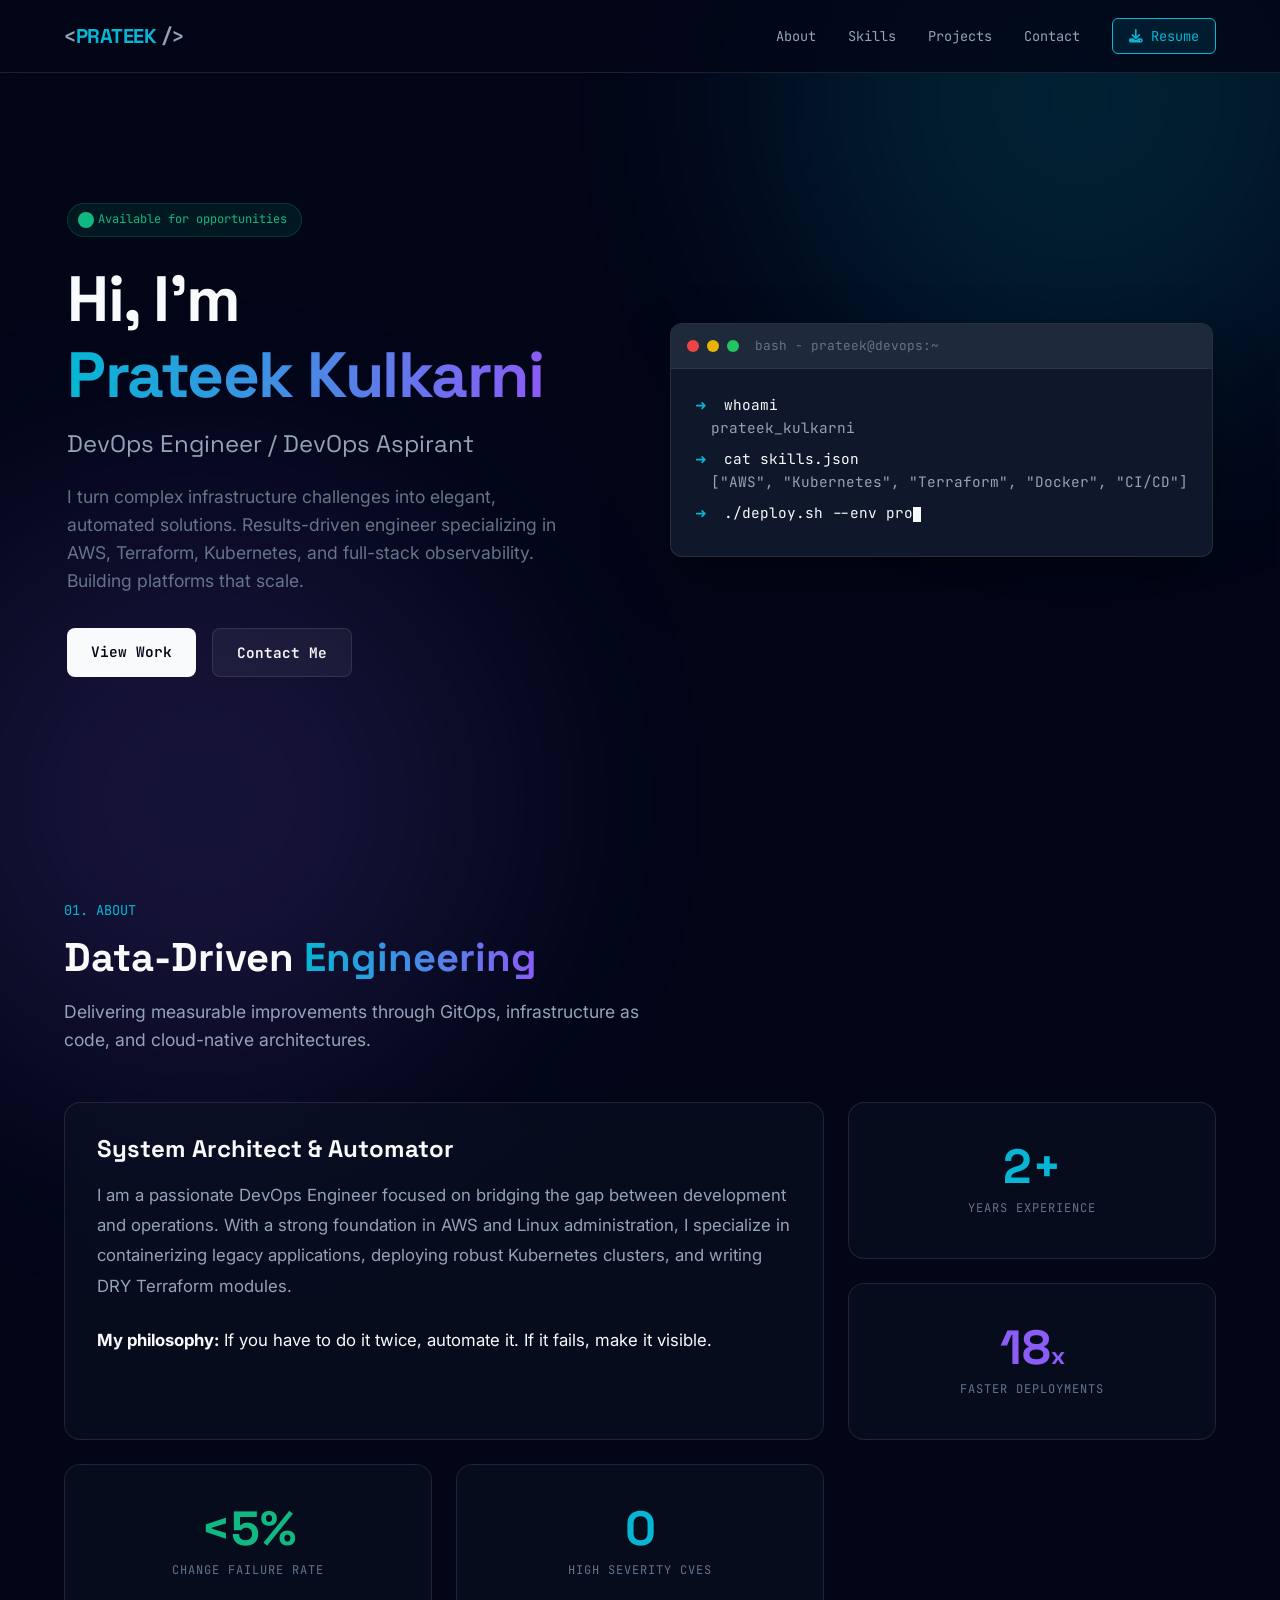
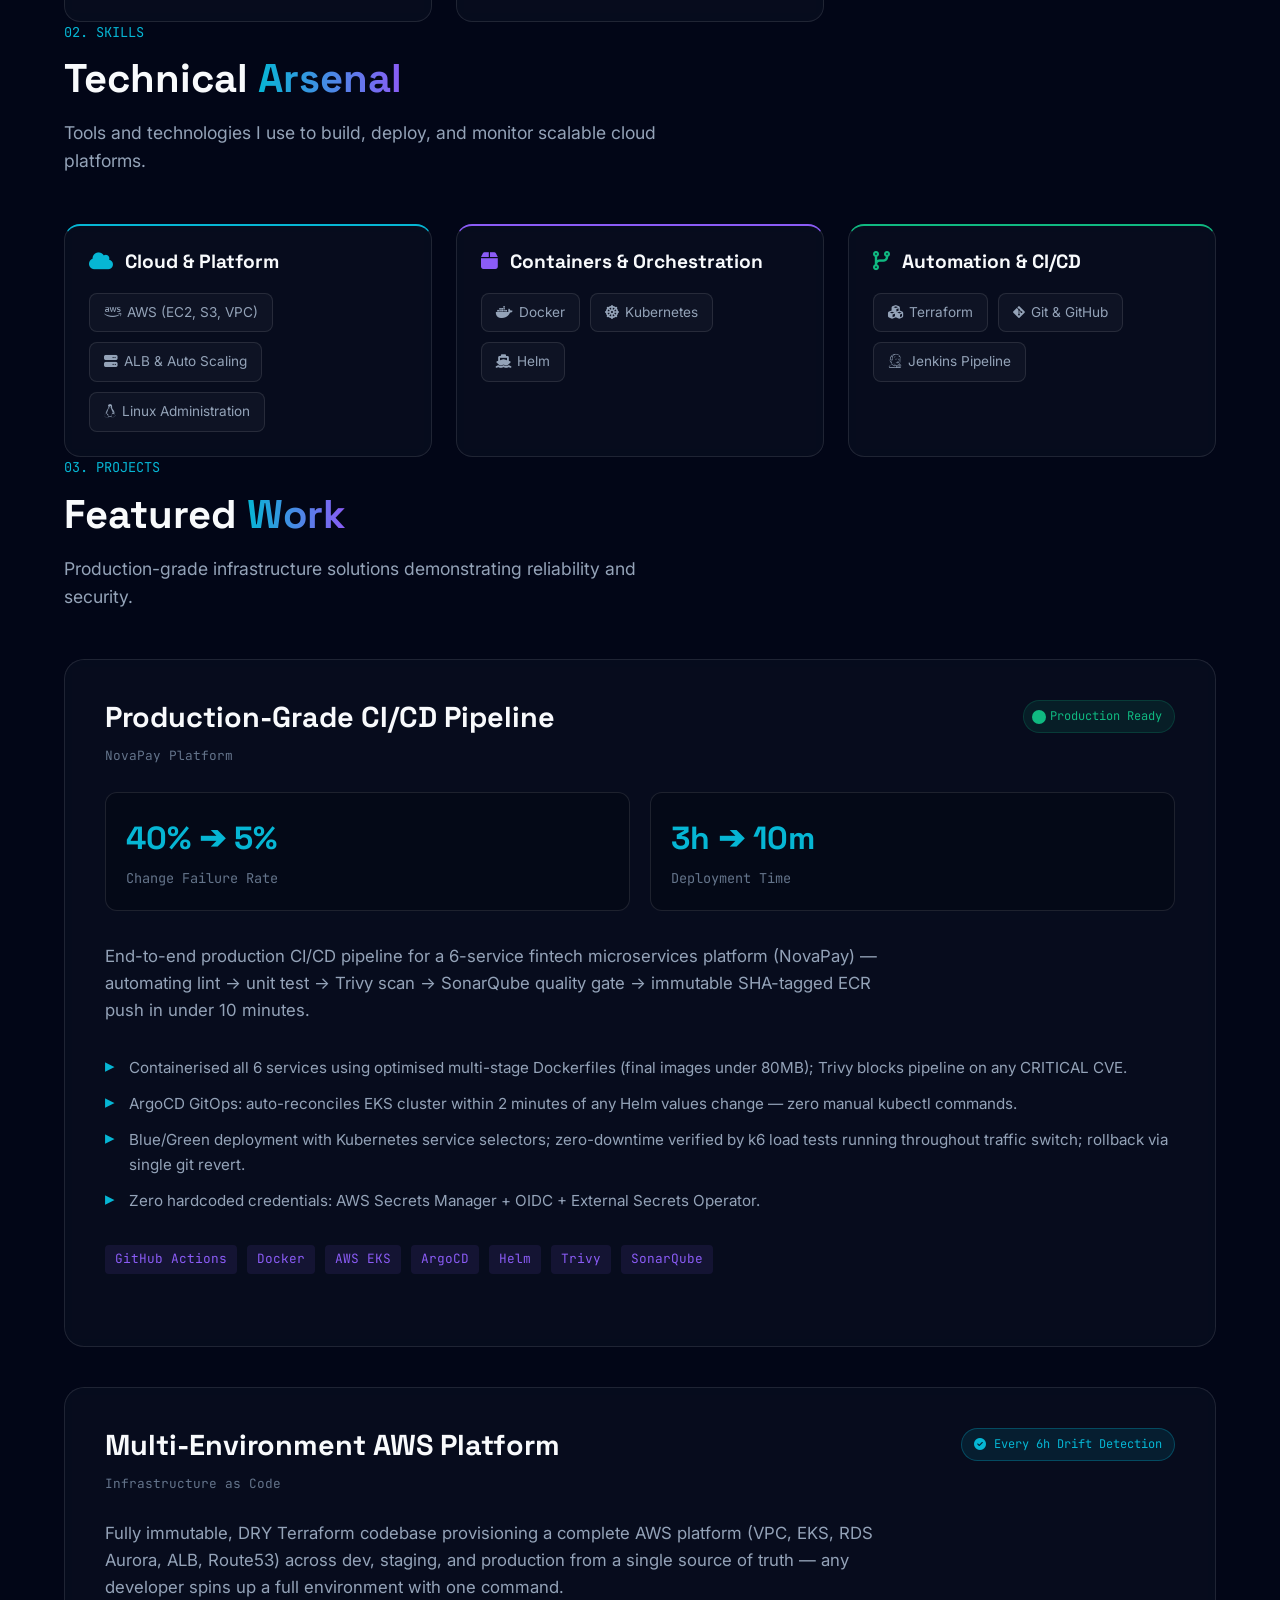
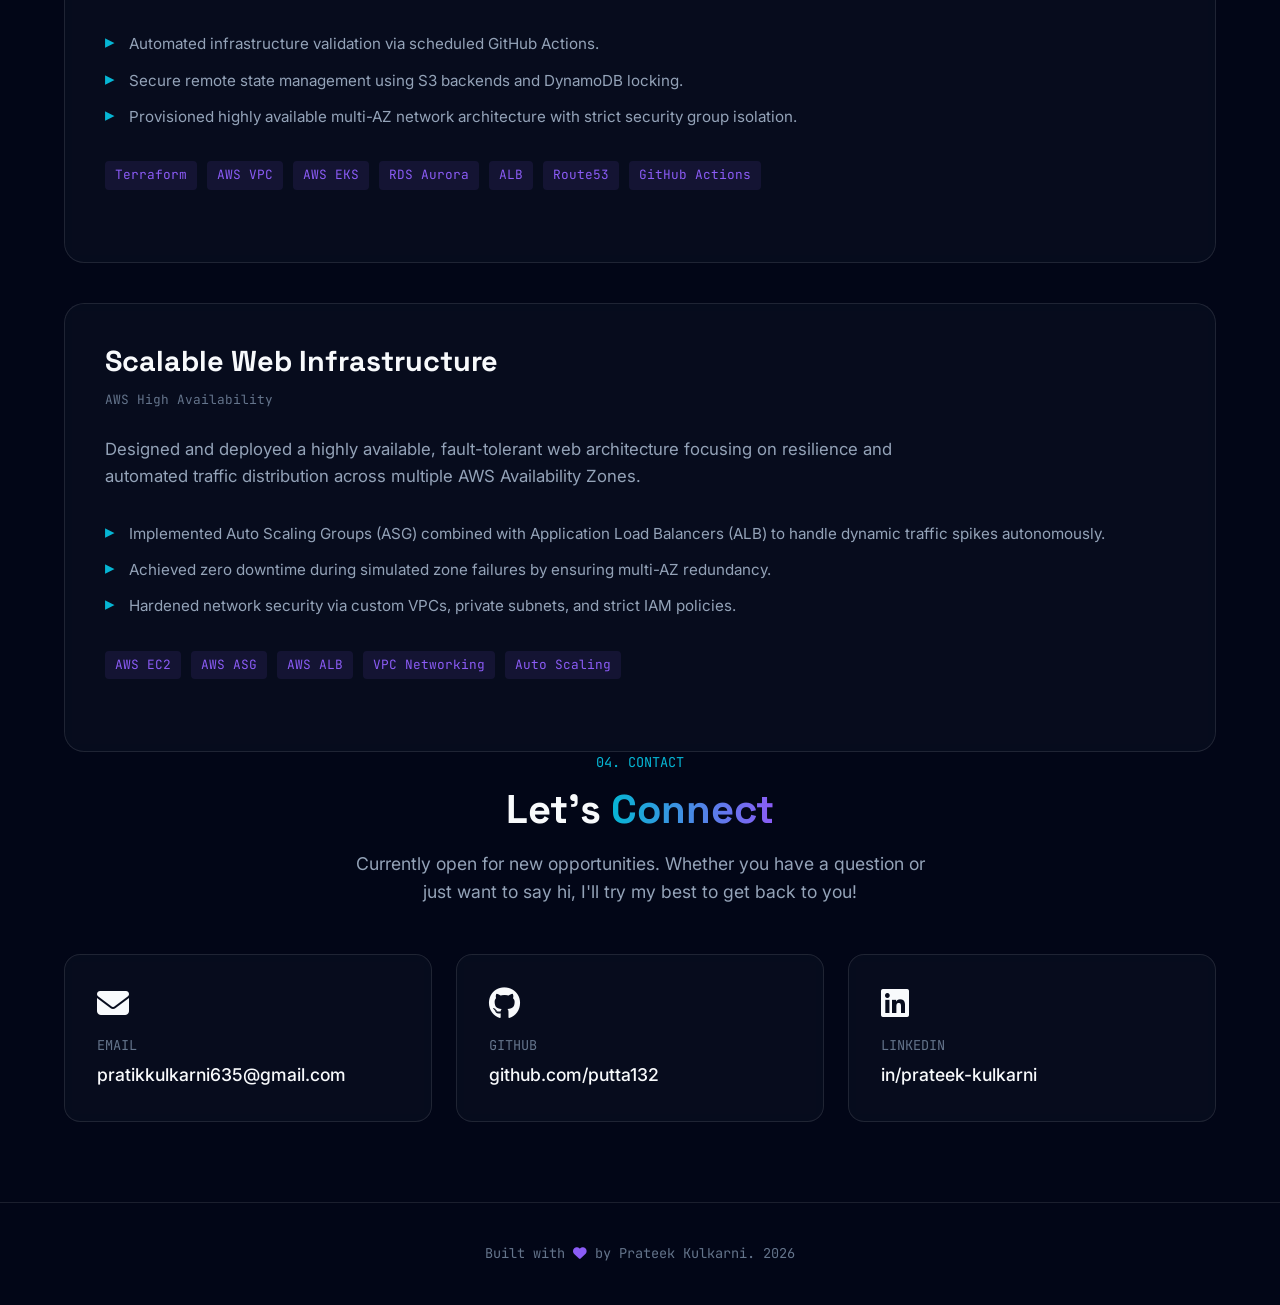
==== commit b8ec1776: "feat: complete 1:1 UI rewrite matching premium target design" ====
--- a/index.html
+++ b/index.html
@@ -3,15 +3,15 @@
 <head>
   <meta charset="UTF-8" />
   <meta name="viewport" content="width=device-width, initial-scale=1.0" />
-  <meta name="description" content="Prateek Kulkarni — DevOps Engineer specializing in cloud infrastructure automation, CI/CD pipelines, Docker, Kubernetes, and Terraform. Based in Bengaluru, India." />
-  <meta name="keywords" content="Prateek Kulkarni, DevOps Engineer, Cloud Engineer, AWS, Docker, Kubernetes, Terraform, CI/CD, Jenkins, Portfolio, Bengaluru" />
+  <meta name="description" content="Prateek Kulkarni — DevOps & Cloud Engineer. Specializing in AWS, Terraform, Kubernetes, and full-stack observability." />
+  <meta name="keywords" content="DevOps, Cloud Engineer, AWS, Terraform, Kubernetes, CI/CD, Jenkins, Docker, Portfolio" />
   <meta name="author" content="Prateek Kulkarni" />
-  <title>Prateek Kulkarni | DevOps Engineer &amp; Cloud Infrastructure</title>
+  <title>Prateek Kulkarni | DevOps & Cloud Engineer</title>
 
   <!-- Google Fonts -->
   <link rel="preconnect" href="https://fonts.googleapis.com" />
   <link rel="preconnect" href="https://fonts.gstatic.com" crossorigin />
-  <link href="https://fonts.googleapis.com/css2?family=Inter:wght@300;400;500;600;700;800&family=JetBrains+Mono:wght@400;500;600&display=swap" rel="stylesheet" />
+  <link href="https://fonts.googleapis.com/css2?family=Space+Grotesk:wght@300;400;500;600;700&family=JetBrains+Mono:wght@300;400;500;700&family=Inter:wght@300;400;500;600&display=swap" rel="stylesheet" />
 
   <!-- Font Awesome -->
   <link rel="stylesheet" href="https://cdnjs.cloudflare.com/ajax/libs/font-awesome/6.5.1/css/all.min.css" />
@@ -23,479 +23,318 @@
   <!-- ========== NAVIGATION ========== -->
   <nav class="navbar" id="navbar">
     <div class="nav-container">
-      <a href="#home" class="nav-logo" id="nav-logo" style="font-family: var(--font-mono); color: var(--accent-primary); letter-spacing: 1px;">
-        <span class="logo-bracket">&lt;</span>PRATEEK <span class="logo-slash">/&gt;</span>
+      <a href="#home" class="nav-logo text-cyan">
+        <span class="mono-text" style="color:var(--text-secondary);">&lt;</span>PRATEEK <span class="mono-text" style="color:var(--text-secondary);">/&gt;</span>
       </a>
+      
       <ul class="nav-menu" id="nav-menu">
-        <li><a href="#home" class="nav-link active" data-section="home">Home</a></li>
-        <li><a href="#about" class="nav-link" data-section="about">About</a></li>
-        <li><a href="#skills" class="nav-link" data-section="skills">Skills</a></li>
-        <li><a href="#projects" class="nav-link" data-section="projects">Projects</a></li>
-        <li><a href="#contact" class="nav-link btn btn-sm btn-outline" style="border-radius: 6px; padding: 6px 16px; margin-left: 8px;" data-section="contact">Hire Me</a></li>
+        <li><a href="#about" class="nav-link">About</a></li>
+        <li><a href="#skills" class="nav-link">Skills</a></li>
+        <li><a href="#projects" class="nav-link">Projects</a></li>
+        <li><a href="#contact" class="nav-link">Contact</a></li>
+        <li>
+          <a href="#" class="btn-resume">
+            <i class="fas fa-download"></i> Resume
+          </a>
+        </li>
       </ul>
-      <button class="nav-toggle" id="nav-toggle" aria-label="Toggle navigation">
-        <span class="hamburger-line"></span>
-        <span class="hamburger-line"></span>
-        <span class="hamburger-line"></span>
+
+      <button class="nav-toggle" id="nav-toggle" aria-label="Toggle Navigation">
+        <i class="fas fa-bars"></i>
       </button>
     </div>
   </nav>
 
   <!-- ========== HERO SECTION ========== -->
   <section class="hero" id="home">
-    <div class="hero-particles" id="hero-particles"></div>
-    <div class="hero-content">
-      <p class="hero-greeting">
-        <span class="terminal-cursor">▋</span> Hello World
-      </p>
-      <h1 class="hero-title">
-        Hi, I'm <span class="gradient-text">Prateek Kulkarni</span>
-      </h1>
-      <p class="hero-subtitle">
-        Turning Manual Infrastructure into Automated, Scalable Systems.<br/>
-        <span style="font-size: 0.9em; opacity: 0.9; margin-top: 8px; display: inline-block;">Aspiring DevOps Engineer | AWS | Docker | Kubernetes | CI/CD | Linux</span>
-      </p>
-      <div class="hero-stats">
-        <div class="stat-item">
-          <span class="stat-number" data-target="10">0</span><span class="stat-suffix">+</span>
-          <span class="stat-label">Projects</span>
-        </div>
-        <div class="stat-divider"></div>
-        <div class="stat-item">
-          <span class="stat-number" data-target="5">0</span><span class="stat-suffix">+</span>
-          <span class="stat-label">Cloud Certs</span>
-        </div>
-        <div class="stat-divider"></div>
-        <div class="stat-item">
-          <span class="stat-number" data-target="99">0</span><span class="stat-suffix">%</span>
-          <span class="stat-label">Uptime Goal</span>
-        </div>
-      </div>
-      <div class="hero-cta">
-        <a href="#projects" class="btn btn-primary" id="cta-projects">
-          <i class="fas fa-rocket"></i> View Projects
-        </a>
-        <a href="#contact" class="btn btn-outline" id="cta-contact">
-          <i class="fas fa-envelope"></i> Contact Me
-        </a>
-      </div>
-      <div class="hero-terminal">
+    <div class="container hero-grid">
+      <!-- Left Content -->
+      <div class="hero-content reveal">
+        <div class="hero-availability">
+          <div class="ping"></div>
+          Available for opportunities
+        </div>
+        <h1 class="hero-title">
+          Hi, I'm <br/><span class="gradient-text">Prateek Kulkarni</span>
+        </h1>
+        <h2 class="hero-subtitle">
+          DevOps Engineer / DevOps Aspirant
+        </h2>
+        <p class="hero-desc">
+          I turn complex infrastructure challenges into elegant, automated solutions. Results-driven engineer specializing in AWS, Terraform, Kubernetes, and full-stack observability. Building platforms that scale.
+        </p>
+        <div class="hero-actions">
+          <a href="#projects" class="btn-primary">View Work</a>
+          <a href="#contact" class="btn-secondary">Contact Me</a>
+        </div>
+      </div>
+
+      <!-- Right Terminal -->
+      <div class="terminal reveal delay-2">
         <div class="terminal-header">
-          <span class="terminal-dot red"></span>
-          <span class="terminal-dot yellow"></span>
-          <span class="terminal-dot green"></span>
-          <span class="terminal-title">bash — prateek@cloud:~</span>
-        </div>
-        <div class="terminal-body">
-          <div class="terminal-line">
-            <span class="terminal-prompt">$</span>
-            <span class="terminal-text" id="typed-text"></span>
-            <span class="typing-cursor">|</span>
-          </div>
-        </div>
-      </div>
-    </div>
-    <div class="hero-scroll-indicator">
-      <span>Scroll Down</span>
-      <div class="scroll-arrow">
-        <i class="fas fa-chevron-down"></i>
-      </div>
-    </div>
-  </section>
-
-  <!-- ========== ABOUT SECTION ========== -->
-  <section class="section about" id="about">
+          <div class="terminal-btn tb-r"></div>
+          <div class="terminal-btn tb-y"></div>
+          <div class="terminal-btn tb-g"></div>
+          <span style="color: var(--text-muted); font-size: 0.8rem; margin-left: 8px; font-family: var(--font-mono);">bash - prateek@devops:~</span>
+        </div>
+        <div class="terminal-body" id="term-body">
+          <div class="term-line">
+            <span class="term-prompt">➜</span>
+            <span class="term-command">whoami</span>
+            <span class="term-output">prateek_kulkarni</span>
+          </div>
+          <div class="term-line">
+            <span class="term-prompt">➜</span>
+            <span class="term-command">cat skills.json</span>
+            <span class="term-output">["AWS", "Kubernetes", "Terraform", "Docker", "CI/CD"]</span>
+          </div>
+          <div class="term-line">
+            <span class="term-prompt">➜</span>
+            <span class="term-command" id="typewriter"></span><span class="cursor-blink"></span>
+          </div>
+        </div>
+      </div>
+    </div>
+  </section>
+
+  <!-- ========== ABOUT (BENTO GRID) ========== -->
+  <section id="about" class="container">
+    <div class="section-header reveal">
+      <span class="section-tag">01. ABOUT</span>
+      <h2 class="section-title">Data-Driven <span class="gradient-text">Engineering</span></h2>
+      <p class="section-desc">Delivering measurable improvements through GitOps, infrastructure as code, and cloud-native architectures.</p>
+    </div>
+
+    <div class="bento-grid reveal delay-1">
+      <div class="bento-card bento-main">
+        <h3 style="font-size: 1.5rem; margin-bottom: 16px;">System Architect & Automator</h3>
+        <p class="bento-about-text">
+          I am a passionate DevOps Engineer focused on bridging the gap between development and operations. With a strong foundation in AWS and Linux administration, I specialize in containerizing legacy applications, deploying robust Kubernetes clusters, and writing DRY Terraform modules. 
+        </p>
+        <p class="bento-about-text" style="color: var(--text-primary);">
+          <strong>My philosophy:</strong> If you have to do it twice, automate it. If it fails, make it visible.
+        </p>
+      </div>
+
+      <div class="bento-card bento-stat">
+        <div class="bento-val text-cyan">2+</div>
+        <div class="bento-label">Years Experience</div>
+      </div>
+
+      <div class="bento-card bento-stat">
+        <div class="bento-val text-purple">18<span style="font-size: 1.5rem;">x</span></div>
+        <div class="bento-label">Faster Deployments</div>
+      </div>
+
+      <div class="bento-card bento-stat">
+        <div class="bento-val text-green">&lt;5%</div>
+        <div class="bento-label">Change Failure Rate</div>
+      </div>
+
+      <div class="bento-card bento-stat">
+        <div class="bento-val text-cyan">0</div>
+        <div class="bento-label">High Severity CVEs</div>
+      </div>
+    </div>
+  </section>
+
+  <!-- ========== SKILLS SECTION ========== -->
+  <section id="skills" class="container">
+    <div class="section-header reveal">
+      <span class="section-tag">02. SKILLS</span>
+      <h2 class="section-title">Technical <span class="gradient-text">Arsenal</span></h2>
+      <p class="section-desc">Tools and technologies I use to build, deploy, and monitor scalable cloud platforms.</p>
+    </div>
+
+    <div class="skills-grid reveal delay-1">
+      <!-- Category 1 -->
+      <div class="skill-col">
+        <h3 class="skill-col-title">
+          <i class="fas fa-cloud text-cyan"></i> Cloud & Platform
+        </h3>
+        <div class="skill-tags">
+          <span class="skill-tag"><i class="fab fa-aws"></i> AWS (EC2, S3, VPC)</span>
+          <span class="skill-tag"><i class="fas fa-server"></i> ALB & Auto Scaling</span>
+          <span class="skill-tag"><i class="fab fa-linux"></i> Linux Administration</span>
+        </div>
+      </div>
+
+      <!-- Category 2 -->
+      <div class="skill-col">
+        <h3 class="skill-col-title">
+          <i class="fas fa-box text-purple"></i> Containers & Orchestration
+        </h3>
+        <div class="skill-tags">
+          <span class="skill-tag"><i class="fab fa-docker"></i> Docker</span>
+          <span class="skill-tag"><i class="fas fa-dharmachakra"></i> Kubernetes</span>
+          <span class="skill-tag"><i class="fas fa-ship"></i> Helm</span>
+        </div>
+      </div>
+
+      <!-- Category 3 -->
+      <div class="skill-col">
+        <h3 class="skill-col-title">
+          <i class="fas fa-code-branch text-green"></i> Automation & CI/CD
+        </h3>
+        <div class="skill-tags">
+          <span class="skill-tag"><i class="fas fa-cubes"></i> Terraform</span>
+          <span class="skill-tag"><i class="fab fa-git-alt"></i> Git & GitHub</span>
+          <span class="skill-tag"><i class="fab fa-jenkins"></i> Jenkins Pipeline</span>
+        </div>
+      </div>
+    </div>
+  </section>
+
+  <!-- ========== PROJECTS SECTION ========== -->
+  <section id="projects" class="container">
+    <div class="section-header reveal">
+      <span class="section-tag">03. PROJECTS</span>
+      <h2 class="section-title">Featured <span class="gradient-text">Work</span></h2>
+      <p class="section-desc">Production-grade infrastructure solutions demonstrating reliability and security.</p>
+    </div>
+
+    <div class="projects-list">
+      
+      <!-- PROJECT 1: NovaPay CI/CD -->
+      <div class="project-row reveal">
+        <div class="proj-head">
+          <div>
+            <h3 class="proj-title">Production-Grade CI/CD Pipeline</h3>
+            <span class="proj-type">NovaPay Platform</span>
+          </div>
+          <div class="proj-status">
+            <div class="ping" style="width: 6px; height: 6px;"></div> Production Ready
+          </div>
+        </div>
+
+        <div class="proj-metrics">
+          <div class="metric-box">
+            <div class="metric-val">40% ➔ 5%</div>
+            <div class="metric-label">Change Failure Rate</div>
+          </div>
+          <div class="metric-box">
+            <div class="metric-val">3h ➔ 10m</div>
+            <div class="metric-label">Deployment Time</div>
+          </div>
+        </div>
+
+        <p class="proj-desc">End-to-end production CI/CD pipeline for a 6-service fintech microservices platform (NovaPay) — automating lint → unit test → Trivy scan → SonarQube quality gate → immutable SHA-tagged ECR push in under 10 minutes.</p>
+
+        <ul class="proj-bullets">
+          <li>Containerised all 6 services using optimised multi-stage Dockerfiles (final images under 80MB); Trivy blocks pipeline on any CRITICAL CVE.</li>
+          <li>ArgoCD GitOps: auto-reconciles EKS cluster within 2 minutes of any Helm values change — zero manual kubectl commands.</li>
+          <li>Blue/Green deployment with Kubernetes service selectors; zero-downtime verified by k6 load tests running throughout traffic switch; rollback via single git revert.</li>
+          <li>Zero hardcoded credentials: AWS Secrets Manager + OIDC + External Secrets Operator.</li>
+        </ul>
+
+        <div class="proj-tech">
+          <span class="tech-pill">GitHub Actions</span>
+          <span class="tech-pill">Docker</span>
+          <span class="tech-pill">AWS EKS</span>
+          <span class="tech-pill">ArgoCD</span>
+          <span class="tech-pill">Helm</span>
+          <span class="tech-pill">Trivy</span>
+          <span class="tech-pill">SonarQube</span>
+        </div>
+      </div>
+
+      <!-- PROJECT 2: AWS Terraform -->
+      <div class="project-row reveal delay-1">
+        <div class="proj-head">
+          <div>
+            <h3 class="proj-title">Multi-Environment AWS Platform</h3>
+            <span class="proj-type">Infrastructure as Code</span>
+          </div>
+          <div class="proj-status" style="color: var(--accent-cyan); border-color: rgba(6,182,212,0.3); background: rgba(6,182,212,0.1);">
+            <i class="fas fa-check-circle"></i> Every 6h Drift Detection
+          </div>
+        </div>
+
+        <p class="proj-desc" style="margin-top: 16px;">Fully immutable, DRY Terraform codebase provisioning a complete AWS platform (VPC, EKS, RDS Aurora, ALB, Route53) across dev, staging, and production from a single source of truth — any developer spins up a full environment with one command.</p>
+
+        <ul class="proj-bullets">
+          <li>Automated infrastructure validation via scheduled GitHub Actions.</li>
+          <li>Secure remote state management using S3 backends and DynamoDB locking.</li>
+          <li>Provisioned highly available multi-AZ network architecture with strict security group isolation.</li>
+        </ul>
+
+        <div class="proj-tech">
+          <span class="tech-pill">Terraform</span>
+          <span class="tech-pill">AWS VPC</span>
+          <span class="tech-pill">AWS EKS</span>
+          <span class="tech-pill">RDS Aurora</span>
+          <span class="tech-pill">ALB</span>
+          <span class="tech-pill">Route53</span>
+          <span class="tech-pill">GitHub Actions</span>
+        </div>
+      </div>
+
+      <!-- PROJECT 3: Scalable Web Infra -->
+      <div class="project-row reveal delay-2">
+        <div class="proj-head">
+          <div>
+            <h3 class="proj-title">Scalable Web Infrastructure</h3>
+            <span class="proj-type">AWS High Availability</span>
+          </div>
+        </div>
+
+        <p class="proj-desc" style="margin-top: 16px;">Designed and deployed a highly available, fault-tolerant web architecture focusing on resilience and automated traffic distribution across multiple AWS Availability Zones.</p>
+
+        <ul class="proj-bullets">
+          <li>Implemented Auto Scaling Groups (ASG) combined with Application Load Balancers (ALB) to handle dynamic traffic spikes autonomously.</li>
+          <li>Achieved zero downtime during simulated zone failures by ensuring multi-AZ redundancy.</li>
+          <li>Hardened network security via custom VPCs, private subnets, and strict IAM policies.</li>
+        </ul>
+
+        <div class="proj-tech">
+          <span class="tech-pill">AWS EC2</span>
+          <span class="tech-pill">AWS ASG</span>
+          <span class="tech-pill">AWS ALB</span>
+          <span class="tech-pill">VPC Networking</span>
+          <span class="tech-pill">Auto Scaling</span>
+        </div>
+      </div>
+
+    </div>
+  </section>
+
+  <!-- ========== CONTACT SECTION ========== -->
+  <section id="contact" class="container" style="margin-bottom: 80px;">
+    <div class="section-header reveal text-center" style="text-align: center; margin: 0 auto 48px; display: flex; flex-direction: column; align-items: center;">
+      <span class="section-tag" style="margin: 0 auto 12px;">04. CONTACT</span>
+      <h2 class="section-title">Let's <span class="gradient-text">Connect</span></h2>
+      <p class="section-desc">Currently open for new opportunities. Whether you have a question or just want to say hi, I'll try my best to get back to you!</p>
+    </div>
+
+    <div class="contact-grid reveal delay-1">
+      
+      <a href="mailto:pratikkulkarni635@gmail.com" class="contact-card">
+        <i class="fas fa-envelope contact-icon text-cyan"></i>
+        <div class="contact-label">EMAIL</div>
+        <div class="contact-val">pratikkulkarni635@gmail.com</div>
+      </a>
+
+      <a href="https://github.com/putta132" target="_blank" rel="noreferrer" class="contact-card">
+        <i class="fab fa-github contact-icon text-purple"></i>
+        <div class="contact-label">GITHUB</div>
+        <div class="contact-val">github.com/putta132</div>
+      </a>
+
+      <a href="https://www.linkedin.com/in/prateek-kulkarni-4744561b5/" target="_blank" rel="noreferrer" class="contact-card">
+        <i class="fab fa-linkedin contact-icon text-cyan"></i>
+        <div class="contact-label">LINKEDIN</div>
+        <div class="contact-val">in/prateek-kulkarni</div>
+      </a>
+
+    </div>
+  </section>
+
+  <!-- ========== FOOTER ========== -->
+  <footer class="footer">
     <div class="container">
-      <div class="section-header" data-animate>
-        <span class="section-tag">&lt;about /&gt;</span>
-        <h2 class="section-title">The Engineer Behind <br/><span class="gradient-text">the Infrastructure</span></h2>
-        <div class="section-line"></div>
-        <p class="section-desc">I turn complex infrastructure challenges into elegant, automated solutions.</p>
-      </div>
-      <div class="about-bento-grid" data-animate>
-        
-        <!-- Main Text Card -->
-        <div class="bento-card bento-main">
-          <div class="terminal-header" style="background: transparent; padding: 0; border: none; margin-bottom: 24px;">
-            <span class="terminal-dot red" style="width:10px;height:10px;"></span>
-            <span class="terminal-dot yellow" style="width:10px;height:10px;"></span>
-            <span class="terminal-dot green" style="width:10px;height:10px;"></span>
-            <span class="terminal-title" style="margin-left: 12px;">~/about/prateek.md</span>
-          </div>
-          <p class="about-text">
-            Results-driven <span class="highlight-cyan">DevOps & Cloud Engineer</span> with <span class="highlight-cyan">2+ years</span> of hands-on experience designing and operating cloud-native infrastructure on AWS — from IaC provisioning to Kubernetes orchestration and full-stack observability.
-          </p>
-          <p class="about-text">
-            Proven ability to architect production-grade <span class="highlight-purple">CI/CD pipelines</span> using GitHub Actions, ArgoCD, and GitOps principles — delivering <span class="highlight-purple">zero-downtime Blue/Green deployments</span> to AWS EKS. Skilled in provisioning multi-environment platforms via Terraform.
-          </p>
-          <div class="about-details" style="margin-top: 32px; display: flex; gap: 20px; flex-wrap: wrap;">
-            <div class="about-detail-item" style="display: flex; align-items: center; gap: 8px; font-size: 0.9rem; color: var(--text-muted);"><i class="fas fa-map-marker-alt" style="color: var(--accent-primary);"></i> Bengaluru, India</div>
-            <div class="about-detail-item" style="display: flex; align-items: center; gap: 8px; font-size: 0.9rem; color: var(--text-muted);"><i class="fab fa-aws" style="color: var(--accent-primary);"></i> AWS Certified</div>
-          </div>
-        </div>
-
-        <!-- Stat Cards -->
-        <div class="bento-card bento-stat">
-          <div class="stat-icon" style="font-size: 2rem; margin-bottom: 12px;">👨‍💻</div>
-          <h3 class="stat-value gradient-text" style="font-size: 2.5rem; font-weight: 800; line-height: 1;">2+</h3>
-          <p class="stat-label" style="font-size: 0.75rem; letter-spacing: 1px; color: var(--text-muted); margin-top: 8px;">YEARS EXPERIENCE</p>
-        </div>
-
-        <div class="bento-card bento-stat">
-          <div class="stat-icon" style="font-size: 2rem; margin-bottom: 12px;">⚡</div>
-          <h3 class="stat-value gradient-text" style="font-size: 2.5rem; font-weight: 800; line-height: 1;">18x</h3>
-          <p class="stat-label" style="font-size: 0.75rem; letter-spacing: 1px; color: var(--text-muted); margin-top: 8px;">FASTER DEPLOYMENTS</p>
-        </div>
-
-        <div class="bento-card bento-stat">
-          <div class="stat-icon" style="font-size: 2rem; margin-bottom: 12px;">🚀</div>
-          <h3 class="stat-value gradient-text" style="font-size: 2.5rem; font-weight: 800; line-height: 1;">&lt;5%</h3>
-          <p class="stat-label" style="font-size: 0.75rem; letter-spacing: 1px; color: var(--text-muted); margin-top: 8px;">CHANGE FAILURE RATE</p>
-        </div>
-
-        <div class="bento-card bento-stat">
-          <div class="stat-icon" style="font-size: 2rem; margin-bottom: 12px;">🛡️</div>
-          <h3 class="stat-value gradient-text" style="font-size: 2.5rem; font-weight: 800; line-height: 1;">0</h3>
-          <p class="stat-label" style="font-size: 0.75rem; letter-spacing: 1px; color: var(--text-muted); margin-top: 8px;">HIGH SECURITY FINDINGS</p>
-        </div>
-
-      </div>
-    </div>
-  </section>
-
-  <!-- ========== PROJECTS SECTION ========== -->
-  <section class="section projects" id="projects">
-    <div class="container">
-      <div class="section-header" data-animate>
-        <span class="section-tag">&lt;projects /&gt;</span>
-        <h2 class="section-title">Featured <span class="gradient-text">Projects</span></h2>
-        <div class="section-line"></div>
-        <p class="section-desc">Real-world cloud infrastructure projects demonstrating scalable, production-grade solutions.</p>
-      </div>
-      <div class="projects-grid" data-animate>
-
-        <!-- Project Card 1 -->
-        <article class="project-card" id="project-cicd">
-          <div class="project-image-wrapper">
-            <img src="images/arch-cicd.png" alt="CI/CD Pipeline Architecture" class="project-image" loading="lazy" />
-            <div class="project-image-overlay">
-              <span class="project-category">CI/CD &amp; GitOps</span>
-            </div>
-          </div>
-          <div class="project-body">
-            <h3 class="project-title">Production CI/CD Pipeline</h3>
-            <p class="project-desc">
-              Architected a GitOps-driven pipeline (GitHub Actions + ArgoCD) for 6 containerized microservices. Implemented Blue/Green zero-downtime releases, dropping deployment times from 3 hours to under 8 minutes.
-            </p>
-            <div class="project-tags">
-              <span class="tag">GitHub Actions</span>
-              <span class="tag">ArgoCD</span>
-              <span class="tag">Kubernetes</span>
-              <span class="tag">Helm</span>
-            </div>
-            <a href="#" class="btn btn-sm btn-outline" id="btn-project-cicd">
-              <i class="fas fa-external-link-alt"></i> View Details
-            </a>
-          </div>
-        </article>
-
-        <!-- Project Card 2 -->
-        <article class="project-card" id="project-aws">
-          <div class="project-image-wrapper">
-            <img src="images/project-vpc.png" alt="AWS Infrastructure Architecture" class="project-image" loading="lazy" />
-            <div class="project-image-overlay">
-              <span class="project-category">Infrastructure as Code</span>
-            </div>
-          </div>
-          <div class="project-body">
-            <h3 class="project-title">Multi-Environment AWS Platform</h3>
-            <p class="project-desc">
-              Eliminated ClickOps drift by codifying 3 environments (dev/staging/prod) with Terraform. Provisioned VPC, EKS, and RDS Aurora in under 15 minutes with 100% reproducible and isolated remote state.
-            </p>
-            <div class="project-tags">
-              <span class="tag">Terraform</span>
-              <span class="tag">AWS EKS</span>
-              <span class="tag">AWS RDS</span>
-              <span class="tag">S3/DynamoDB</span>
-            </div>
-            <a href="#" class="btn btn-sm btn-outline" id="btn-project-aws">
-              <i class="fas fa-external-link-alt"></i> View Details
-            </a>
-          </div>
-        </article>
-
-
-
-      </div>
-    </div>
-  </section>
-
-  <!-- ========== SKILLS SECTION ========== -->
-  <section class="section skills" id="skills">
-    <div class="container">
-      <div class="section-header" data-animate>
-        <span class="section-tag">&lt;skills /&gt;</span>
-        <h2 class="section-title">Tools &amp; <span class="gradient-text">Technologies</span></h2>
-        <div class="section-line"></div>
-        <p class="section-desc">A deep, battle-tested toolkit spanning cloud, containers, observability, and security.</p>
-      </div>
-      <div class="skills-category-grid" data-animate>
-
-        <div class="skill-category-card">
-          <div class="skill-category-header">
-            <h3 class="skill-category-title"><i class="fas fa-cloud"></i> Cloud Platform</h3>
-          </div>
-          <div class="skill-badges">
-            <div class="skill-badge"><i class="fab fa-aws"></i> AWS</div>
-            <div class="skill-badge"><i class="fab fa-linux"></i> Linux</div>
-          </div>
-        </div>
-
-        <div class="skill-category-card">
-          <div class="skill-category-header">
-            <h3 class="skill-category-title"><i class="fas fa-box"></i> Containerisation</h3>
-          </div>
-          <div class="skill-badges">
-            <div class="skill-badge"><i class="fab fa-docker"></i> Docker</div>
-            <div class="skill-badge"><svg class="skill-svg-icon" viewBox="0 0 32 32" fill="currentColor" style="width:14px;height:14px;"><path d="M15.9.476a2.14 2.14 0 0 0-.823.218L3.932 6.01a2.133 2.133 0 0 0-1.1 1.39l-2.78 12.55a2.133 2.133 0 0 0 .272 1.674l7.63 10.283A2.133 2.133 0 0 0 9.6 32.9h14.8a2.133 2.133 0 0 0 1.646-.993l7.63-10.283a2.133 2.133 0 0 0 .272-1.674L31.17 7.4a2.133 2.133 0 0 0-1.1-1.39L18.923.694A2.133 2.133 0 0 0 15.9.476zm.1 3.474a.423.423 0 0 1 .184.042l.54.241a.423.423 0 0 1 .237.335l.073.59a7.573 7.573 0 0 1 2.7 1.1l.478-.34a.423.423 0 0 1 .4-.04l.51.273a.423.423 0 0 1 .2.355l-.023.59a7.573 7.573 0 0 1 1.97 2.15l.55-.15a.423.423 0 0 1 .39.118l.39.41a.423.423 0 0 1 .073.402l-.214.553a7.573 7.573 0 0 1 .927 2.8l.588.103a.423.423 0 0 1 .316.26l.18.558a.423.423 0 0 1-.107.41l-.43.403a7.573 7.573 0 0 1-.37 2.96l.431.389a.423.423 0 0 1 .107.41l-.178.558a.423.423 0 0 1-.316.26l-.583.1a7.573 7.573 0 0 1-1.35 2.583l.273.503a.423.423 0 0 1-.029.4l-.35.46a.423.423 0 0 1-.38.162l-.59-.065a7.573 7.573 0 0 1-2.22 1.8l.102.587a.423.423 0 0 1-.155.378l-.49.337a.423.423 0 0 1-.404.033l-.527-.25a7.573 7.573 0 0 1-2.763.717l-.07.59a.423.423 0 0 1-.267.345l-.558.18a.423.423 0 0 1-.404-.108l-.398-.43a7.573 7.573 0 0 1-2.867-.34l-.378.434a.423.423 0 0 1-.397.143l-.57-.11a.423.423 0 0 1-.3-.283l-.165-.565a7.573 7.573 0 0 1-2.507-1.45l-.494.283a.423.423 0 0 1-.402-.017l-.47-.34a.423.423 0 0 1-.17-.373l.058-.59a7.573 7.573 0 0 1-1.757-2.3l-.568.157a.423.423 0 0 1-.393-.112l-.32-.463a.423.423 0 0 1-.022-.41l.262-.527a7.573 7.573 0 0 1-.66-2.86l-.59-.075a.423.423 0 0 1-.35-.265l-.12-.574a.423.423 0 0 1 .153-.39l.464-.37a7.573 7.573 0 0 1 .5-2.9l-.418-.415a.423.423 0 0 1-.087-.407l.192-.55a.423.423 0 0 1 .327-.27l.587-.087a7.573 7.573 0 0 1 1.38-2.56l-.264-.51a.423.423 0 0 1 .043-.404l.362-.45a.423.423 0 0 1 .383-.153l.585.076a7.573 7.573 0 0 1 2.17-1.767l-.093-.59a.423.423 0 0 1 .167-.375l.498-.328a.423.423 0 0 1 .404-.022l.52.257a7.573 7.573 0 0 1 2.78-.69l.078-.59a.423.423 0 0 1 .236-.33l.54-.241a.423.423 0 0 1 .184-.042z"/></svg> Kubernetes</div>
-          </div>
-        </div>
-
-        <div class="skill-category-card">
-          <div class="skill-category-header">
-            <h3 class="skill-category-title"><i class="fas fa-code"></i> Infrastructure as Code</h3>
-          </div>
-          <div class="skill-badges">
-            <div class="skill-badge"><svg class="skill-svg-icon" viewBox="0 0 32 32" fill="currentColor" style="width:14px;height:14px;"><path d="M12.042 6.858L20.167 11.573V21.002L12.042 16.287Z"/><path d="M21.167 11.573L29.292 6.858V16.287L21.167 21.002Z"/><path d="M2.917 2.143L11.042 6.858V16.287L2.917 11.573Z"/><path d="M12.042 17.573L20.167 22.288V31.717L12.042 27.002Z"/></svg> Terraform</div>
-          </div>
-        </div>
-
-        <div class="skill-category-card">
-          <div class="skill-category-header">
-            <h3 class="skill-category-title"><i class="fas fa-infinity"></i> CI/CD &amp; GitOps</h3>
-          </div>
-          <div class="skill-badges">
-            <div class="skill-badge"><i class="fab fa-git-alt"></i> Git</div>
-            <div class="skill-badge"><i class="fas fa-sync-alt"></i> CI/CD Pipelines</div>
-          </div>
-        </div>
-
-        <div class="skill-category-card">
-          <div class="skill-category-header">
-            <h3 class="skill-category-title"><i class="fas fa-chart-line"></i> Observability</h3>
-          </div>
-          <div class="skill-badges">
-            <div class="skill-badge"><i class="fas fa-fire-alt"></i> Prometheus</div>
-            <div class="skill-badge"><i class="fas fa-chart-pie"></i> Grafana</div>
-          </div>
-        </div>
-
-        <div class="skill-category-card">
-          <div class="skill-category-header">
-            <h3 class="skill-category-title"><i class="fas fa-terminal"></i> Scripting</h3>
-          </div>
-          <div class="skill-badges">
-            <div class="skill-badge"><i class="fab fa-python"></i> Python</div>
-          </div>
-        </div>
-
-      </div>
-    </div>
-  </section>
-
-  <!-- ========== ARCHITECTURE GALLERY ========== -->
-  <section class="section gallery" id="gallery">
-    <div class="container">
-      <div class="section-header" data-animate>
-        <span class="section-tag">&lt;architecture /&gt;</span>
-        <h2 class="section-title">Architecture <span class="gradient-text">Gallery</span></h2>
-        <div class="section-line"></div>
-        <p class="section-desc">Detailed architecture diagrams showcasing system designs and infrastructure blueprints.</p>
-      </div>
-      <div class="gallery-grid" data-animate>
-        <div class="gallery-card" id="gallery-cicd">
-          <div class="gallery-image-wrapper">
-            <img src="images/arch-cicd.png" alt="CI/CD Pipeline Architecture" class="gallery-image" loading="lazy" />
-          </div>
-          <div class="gallery-overlay">
-            <h4 class="gallery-title">CI/CD Pipeline Architecture</h4>
-            <p class="gallery-desc">End-to-end continuous delivery pipeline from source to Kubernetes deployment.</p>
-            <button class="btn btn-sm btn-outline gallery-expand" aria-label="Expand CI/CD architecture diagram">
-              <i class="fas fa-expand"></i> Expand
-            </button>
-          </div>
-        </div>
-
-        <div class="gallery-card" id="gallery-k8s">
-          <div class="gallery-image-wrapper">
-            <img src="images/arch-k8s.png" alt="Kubernetes Cluster Architecture" class="gallery-image" loading="lazy" />
-          </div>
-          <div class="gallery-overlay">
-            <h4 class="gallery-title">Kubernetes Cluster Architecture</h4>
-            <p class="gallery-desc">Multi-node Kubernetes cluster with Ingress, services, and monitoring stack.</p>
-            <button class="btn btn-sm btn-outline gallery-expand" aria-label="Expand Kubernetes architecture diagram">
-              <i class="fas fa-expand"></i> Expand
-            </button>
-          </div>
-        </div>
-
-        <div class="gallery-card" id="gallery-vpc">
-          <div class="gallery-image-wrapper">
-            <img src="images/project-vpc.png" alt="VPC Network Architecture" class="gallery-image" loading="lazy" />
-          </div>
-          <div class="gallery-overlay">
-            <h4 class="gallery-title">VPC Network Architecture</h4>
-            <p class="gallery-desc">Multi-tier VPC design with NAT gateways, security groups, and private subnets.</p>
-            <button class="btn btn-sm btn-outline gallery-expand" aria-label="Expand VPC architecture diagram">
-              <i class="fas fa-expand"></i> Expand
-            </button>
-          </div>
-        </div>
-      </div>
-    </div>
-  </section>
-
-  <!-- ========== LIGHTBOX ========== -->
-  <div class="lightbox" id="lightbox">
-    <button class="lightbox-close" id="lightbox-close" aria-label="Close lightbox">&times;</button>
-    <img src="" alt="Architecture diagram enlarged" class="lightbox-image" id="lightbox-image" />
-  </div>
-
-  <!-- ========== CONTACT SECTION ========== -->
-  <section class="section contact" id="contact">
-    <div class="container">
-      <div class="section-header" data-animate>
-        <span class="section-tag">&lt;contact /&gt;</span>
-        <h2 class="section-title">Get In <span class="gradient-text">Touch</span></h2>
-        <div class="section-line"></div>
-        <p class="section-desc">Have a project in mind or want to collaborate? I'd love to hear from you.</p>
-      </div>
-      <div class="contact-grid" data-animate>
-        <div class="contact-info">
-          <h3 class="contact-heading">Let's Build Something Together</h3>
-          <p class="contact-text">
-            Whether you need help with cloud architecture, CI/CD pipelines, or infrastructure automation — 
-            I'm always open to discussing new opportunities and challenges.
-          </p>
-          <div class="contact-details">
-            <div class="contact-detail-item">
-              <div class="contact-icon-wrapper">
-                <i class="fas fa-envelope"></i>
-              </div>
-              <div>
-                <span class="contact-label">Email</span>
-                <span class="contact-value">pratikkulkarni635@gmail.com</span>
-              </div>
-            </div>
-            <div class="contact-detail-item">
-              <div class="contact-icon-wrapper">
-                <i class="fas fa-map-marker-alt"></i>
-              </div>
-              <div>
-                <span class="contact-label">Location</span>
-                <span class="contact-value">Bengaluru, Karnataka, India</span>
-              </div>
-            </div>
-          </div>
-          <div class="social-links">
-            <a href="https://www.linkedin.com/in/prateek-kulkarni-4744561b5" target="_blank" rel="noopener noreferrer" class="social-link" id="social-linkedin" aria-label="LinkedIn">
-              <i class="fab fa-linkedin-in"></i>
-            </a>
-            <a href="https://github.com" target="_blank" rel="noopener noreferrer" class="social-link" id="social-github" aria-label="GitHub">
-              <i class="fab fa-github"></i>
-            </a>
-            <a href="https://twitter.com" target="_blank" rel="noopener noreferrer" class="social-link" id="social-twitter" aria-label="Twitter">
-              <i class="fab fa-twitter"></i>
-            </a>
-          </div>
-        </div>
-        <form class="contact-form" id="contact-form">
-          <div class="form-group">
-            <label for="contact-name" class="form-label">Name</label>
-            <input type="text" id="contact-name" name="name" class="form-input" placeholder="Your full name" required />
-          </div>
-          <div class="form-group">
-            <label for="contact-email" class="form-label">Email</label>
-            <input type="email" id="contact-email" name="email" class="form-input" placeholder="your@email.com" required />
-          </div>
-          <div class="form-group">
-            <label for="contact-message" class="form-label">Message</label>
-            <textarea id="contact-message" name="message" class="form-input form-textarea" placeholder="Tell me about your project..." rows="5" required></textarea>
-          </div>
-          <button type="submit" class="btn btn-primary btn-full" id="contact-submit">
-            <i class="fas fa-paper-plane"></i> Send Message
-          </button>
-        </form>
-      </div>
-    </div>
-  </section>
-
-  <!-- ========== FOOTER ========== -->
-  <footer class="footer" id="footer">
-    <div class="container">
-      <div class="footer-content">
-        <div class="footer-brand">
-          <a href="#home" class="footer-logo" style="display: flex; align-items: center; gap: 12px; text-decoration: none;">
-            <div style="position: relative; width: 16px; height: 16px; display: flex; align-items: center; justify-content: center;">
-              <span style="position: absolute; width: 100%; height: 100%; background-color: #22c55e; border-radius: 50%; opacity: 0.7; animation: ping 1.5s cubic-bezier(0, 0, 0.2, 1) infinite;"></span>
-              <span style="position: relative; width: 12px; height: 12px; background-color: #22c55e; border-radius: 50%;"></span>
-            </div>
-            <span>Available for work</span>
-          </a>
-          <p class="footer-tagline" style="margin-top: 16px;">Building infrastructure that scales.</p>
-        </div>
-        <div class="footer-nav">
-          <a href="#home">Home</a>
-          <a href="#about">About</a>
-          <a href="#projects">Projects</a>
-          <a href="#skills">Skills</a>
-          <a href="#contact">Contact</a>
-        </div>
-        <div class="footer-socials">
-          <a href="https://www.linkedin.com/in/prateek-kulkarni-4744561b5" target="_blank" rel="noopener noreferrer" aria-label="LinkedIn"><i class="fab fa-linkedin-in"></i></a>
-          <a href="https://github.com" target="_blank" rel="noopener noreferrer" aria-label="GitHub"><i class="fab fa-github"></i></a>
-          <a href="https://twitter.com" target="_blank" rel="noopener noreferrer" aria-label="Twitter"><i class="fab fa-twitter"></i></a>
-        </div>
-      </div>
-      <div class="footer-bottom">
-        <p>&copy; 2026 Prateek Kulkarni. All rights reserved.</p>
-        <p>Crafted with <i class="fas fa-heart" style="color: var(--accent-primary);"></i> and automation.</p>
-      </div>
+      <p>Built with <i class="fas fa-heart text-purple"></i> by Prateek Kulkarni. 2026</p>
     </div>
   </footer>
-
-  <!-- ========== PROJECT MODALS ========== -->
-  <!-- Modal 1 -->
-  <div class="project-modal" id="modal-cicd">
-    <div class="modal-content-box">
-      <button class="modal-close-btn" aria-label="Close modal"><i class="fas fa-times"></i></button>
-      <h3 class="modal-title">Production CI/CD Pipeline</h3>
-      <ul class="modal-list">
-        <li><i class="fas fa-check-circle"></i> Architected a multi-stage GitHub Actions CI/CD pipeline for 6 containerized microservices (NovaPay fintech platform) — replacing manual SSH deployments and reducing deployment time from 3 hours to under 8 minutes.</li>
-        <li><i class="fas fa-check-circle"></i> Implemented GitOps delivery with ArgoCD watching a dedicated gitops-configs repo; ArgoCD auto-deploys Helm chart changes to AWS EKS within 2 minutes of a merge to main — zero manual kubectl commands required.</li>
-        <li><i class="fas fa-check-circle"></i> Integrated Trivy container scanning and SonarQube quality gates into the pipeline — blocking merges on CRITICAL CVEs and enforcing ≥70% code coverage; reduced change failure rate from 40% to under 5%.</li>
-        <li><i class="fas fa-check-circle"></i> Implemented Blue/Green deployments using Kubernetes service selectors with k6 smoke tests during traffic switch — achieving zero-downtime releases; rollback executed via a single git revert + push.</li>
-        <li><i class="fas fa-check-circle"></i> Configured AWS Secrets Manager with OIDC-based GitHub Actions authentication and External Secrets Operator on Kubernetes — zero hardcoded credentials across entire codebase, verified via git grep.</li>
-        <li><i class="fas fa-check-circle"></i> Built Prometheus + Grafana dashboards tracking all four DORA metrics (Deployment Frequency, Lead Time, Change Failure Rate, MTTR) sourced from GitHub Events API and PagerDuty.</li>
-      </ul>
-    </div>
-  </div>
-
-  <!-- Modal 2 -->
-  <div class="project-modal" id="modal-aws">
-    <div class="modal-content-box">
-      <button class="modal-close-btn" aria-label="Close modal"><i class="fas fa-times"></i></button>
-      <h3 class="modal-title">Multi-Environment AWS Platform</h3>
-      <ul class="modal-list">
-        <li><i class="fas fa-check-circle"></i> Eliminated ClickOps-related drift incidents by migrating 3 environments (dev/staging/prod) to Terraform IaC, resulting in 100% reproducible infrastructure from a single codebase with zero hardcoded values.</li>
-        <li><i class="fas fa-check-circle"></i> Built reusable Terraform modules for VPC (multi-AZ, public/private/database subnets), EKS (managed node groups, OIDC, cluster add-ons), RDS Aurora (multi-AZ, KMS encryption), IAM (least-privilege, no wildcard permissions), and ALB/Route53.</li>
-        <li><i class="fas fa-check-circle"></i> Configured S3 + DynamoDB remote state with separate state keys per environment (blast-radius isolation); demonstrated DynamoDB state lock preventing concurrent applies — concurrent runs blocked with lock error showing holder ID.</li>
-        <li><i class="fas fa-check-circle"></i> Integrated tfsec and Checkov policy-as-code scanning into GitHub Actions CI on every PR; achieved zero HIGH-severity findings with complete VPC + EKS + RDS Aurora provisioning in under 15 minutes from scratch.</li>
-        <li><i class="fas fa-check-circle"></i> Added scheduled terraform plan (every 6 hrs) for automated drift detection with Slack alerts on non-zero exit codes; secrets accessed via AWS Secrets Manager data blocks — never in .tfvars or state in plaintext.</li>
-        <li><i class="fas fa-check-circle"></i> Infrastructure outputs (EKS Cluster ARN, ECR Repository URL, RDS Endpoint, VPC Subnet IDs) consumed directly by Project 01’s CI/CD pipeline — full dev/staging/prod environment created with one command: ./scripts/deploy.sh dev.</li>
-      </ul>
-    </div>
-  </div>
 
   <script src="script.js"></script>
 </body>
--- a/style.css
+++ b/style.css
@@ -1,53 +1,26 @@
-/* ============================================
-   DevOps Portfolio — Design System & Styles
-   ============================================ */
-
-/* ---------- CSS Custom Properties ---------- */
+@import url('https://fonts.googleapis.com/css2?family=Space+Grotesk:wght@300;400;500;600;700&family=JetBrains+Mono:wght@300;400;500;700&family=Inter:wght@300;400;500;600&display=swap');
+
 :root {
-  /* Colors */
-  --bg-primary: #020617; /* Slate 950 */
-  --bg-secondary: #0f172a; /* Slate 900 */
-  --bg-card: rgba(30, 41, 59, 0.3); /* Glass Slate 800 */
+  --bg-main: #020617; /* Slate 950 */
+  --bg-card: rgba(15, 23, 42, 0.4); /* Slate 900 low op */
   --bg-card-hover: rgba(30, 41, 59, 0.6);
-  --bg-input: #0f172a;
-
+  --border-light: rgba(255, 255, 255, 0.1);
+  --border-accent: rgba(6, 182, 212, 0.3);
+  
   --text-primary: #f8fafc; /* Slate 50 */
   --text-secondary: #94a3b8; /* Slate 400 */
   --text-muted: #64748b; /* Slate 500 */
-
-  --accent-primary: #06b6d4; /* Cyan 500 */
-  --accent-secondary: #8b5cf6; /* Violet 500 */
-  --accent-tertiary: #a855f7; /* Purple 500 */
-  --accent-gradient: linear-gradient(135deg, #06b6d4 0%, #8b5cf6 100%);
-  --accent-glow: rgba(6, 182, 212, 0.25);
-
-  --border-color: rgba(6, 182, 212, 0.2);
-  --border-subtle: rgba(255, 255, 255, 0.05);
-
-  --success: #22c55e;
-  --danger: #ef4444;
-  --warning: #f59e0b;
-
-  /* Typography */
-  --font-main: 'Inter', -apple-system, BlinkMacSystemFont, sans-serif;
-  --font-mono: 'JetBrains Mono', 'Fira Code', monospace;
-
-  /* Spacing */
-  --section-padding: 100px 0;
-  --container-width: 1200px;
-  --card-radius: 16px;
-  --btn-radius: 10px;
-
-  /* Transitions */
-  --transition-fast: 0.2s ease;
-  --transition-normal: 0.35s cubic-bezier(0.4, 0, 0.2, 1);
-  --transition-slow: 0.6s cubic-bezier(0.4, 0, 0.2, 1);
-}
-
-/* ---------- Reset & Base ---------- */
-*,
-*::before,
-*::after {
+  
+  --accent-cyan: #06b6d4; /* Cyan 500 */
+  --accent-purple: #8b5cf6; /* Violet 500 */
+  --accent-green: #10b981; /* Emerald 500 */
+  
+  --font-display: 'Space Grotesk', sans-serif;
+  --font-body: 'Inter', sans-serif;
+  --font-mono: 'JetBrains Mono', monospace;
+}
+
+* {
   margin: 0;
   padding: 0;
   box-sizing: border-box;
@@ -55,1428 +28,595 @@
 
 html {
   scroll-behavior: smooth;
-  font-size: 16px;
-  -webkit-font-smoothing: antialiased;
-  -moz-osx-font-smoothing: grayscale;
 }
 
 body {
-  font-family: var(--font-main);
-  background-color: var(--bg-primary);
+  font-family: var(--font-body);
+  background-color: var(--bg-main);
   color: var(--text-primary);
-  line-height: 1.7;
+  line-height: 1.6;
   overflow-x: hidden;
+  position: relative;
+}
+
+/* Ambient Background Glows */
+body::before, body::after {
+  content: '';
+  position: fixed;
+  width: 600px;
+  height: 600px;
+  border-radius: 50%;
+  filter: blur(120px);
+  z-index: -1;
+  opacity: 0.15;
+  pointer-events: none;
+}
+body::before {
+  top: -200px;
+  right: -100px;
+  background: var(--accent-cyan);
+}
+body::after {
+  bottom: -200px;
+  left: -100px;
+  background: var(--accent-purple);
+}
+
+h1, h2, h3, h4, h5, h6 {
+  font-family: var(--font-display);
+  font-weight: 700;
+  line-height: 1.2;
 }
 
 a {
   text-decoration: none;
   color: inherit;
-  transition: color var(--transition-fast);
-}
-
-img {
-  max-width: 100%;
-  display: block;
 }
 
 ul {
   list-style: none;
 }
 
+/* --- Container & Grids --- */
 .container {
-  width: 90%;
-  max-width: var(--container-width);
+  max-width: 1200px;
   margin: 0 auto;
-}
-
-.section {
-  padding: var(--section-padding);
+  padding: 0 24px;
+}
+
+section {
+  padding: 100px 0;
   position: relative;
 }
 
-/* ---------- Utility: Gradient Text ---------- */
+/* --- Typography Utilities --- */
 .gradient-text {
-  background: var(--accent-gradient);
+  background: linear-gradient(to right, var(--accent-cyan), var(--accent-purple));
   -webkit-background-clip: text;
-  -webkit-text-fill-color: transparent;
-  background-clip: text;
-}
-
-/* ---------- Section Headers ---------- */
-.section-header {
-  text-align: center;
-  margin-bottom: 64px;
-}
-
-.section-tag {
+  color: transparent;
   display: inline-block;
-  font-family: var(--font-mono);
-  font-size: 0.85rem;
-  color: var(--accent-primary);
-  letter-spacing: 2px;
-  margin-bottom: 12px;
-}
-
-.section-title {
-  font-size: clamp(2rem, 4vw, 2.8rem);
-  font-weight: 700;
-  margin-bottom: 16px;
-  letter-spacing: -0.02em;
-}
-
-.section-line {
-  width: 60px;
-  height: 4px;
-  background: var(--accent-gradient);
-  border-radius: 2px;
-  margin: 0 auto 20px;
-}
-
-.section-desc {
-  max-width: 560px;
-  margin: 0 auto;
-  color: var(--text-secondary);
-  font-size: 1.05rem;
-}
-
-/* ---------- Buttons ---------- */
-.btn {
-  display: inline-flex;
-  align-items: center;
-  gap: 8px;
-  padding: 14px 28px;
-  border-radius: var(--btn-radius);
-  font-family: var(--font-main);
-  font-size: 0.95rem;
-  font-weight: 600;
-  cursor: pointer;
-  border: none;
-  transition: all var(--transition-normal);
-  position: relative;
-  overflow: hidden;
-}
-
-.btn::before {
-  content: '';
-  position: absolute;
-  inset: 0;
-  background: linear-gradient(135deg, rgba(255,255,255,0.1), transparent);
-  opacity: 0;
-  transition: opacity var(--transition-fast);
-}
-
-.btn:hover::before {
-  opacity: 1;
-}
-
-.btn-primary {
-  background: var(--accent-gradient);
-  color: #fff;
-  box-shadow: 0 4px 24px var(--accent-glow);
-}
-
-.btn-primary:hover {
-  transform: translateY(-2px);
-  box-shadow: 0 8px 32px rgba(108, 99, 255, 0.4);
-}
-
-.btn-outline {
-  background: transparent;
-  color: var(--text-primary);
-  border: 2px solid var(--border-color);
-}
-
-.btn-outline:hover {
-  border-color: var(--accent-primary);
-  color: var(--accent-primary);
-  transform: translateY(-2px);
-  box-shadow: 0 4px 20px var(--accent-glow);
-}
-
-.btn-sm {
-  padding: 10px 20px;
-  font-size: 0.85rem;
-}
-
-.btn-full {
-  width: 100%;
-  justify-content: center;
-}
-
-/* ============================================
-   NAVIGATION
-   ============================================ */
+}
+.mono-text {
+  font-family: var(--font-mono);
+}
+.text-cyan { color: var(--accent-cyan); }
+.text-purple { color: var(--accent-purple); }
+.text-green { color: var(--accent-green); }
+
+/* --- Navbar --- */
 .navbar {
   position: fixed;
   top: 0;
-  left: 0;
-  right: 0;
+  width: 100%;
+  background: rgba(2, 6, 23, 0.8);
+  backdrop-filter: blur(12px);
+  border-bottom: 1px solid var(--border-light);
   z-index: 1000;
-  padding: 18px 0;
-  transition: all var(--transition-normal);
-  background: transparent;
-}
-
-.navbar.scrolled {
-  background: rgba(10, 10, 15, 0.88);
-  backdrop-filter: blur(20px);
-  -webkit-backdrop-filter: blur(20px);
-  padding: 12px 0;
-  border-bottom: 1px solid var(--border-subtle);
-  box-shadow: 0 4px 30px rgba(0, 0, 0, 0.3);
-}
-
+  transition: all 0.3s ease;
+}
 .nav-container {
-  width: 90%;
-  max-width: var(--container-width);
+  max-width: 1200px;
   margin: 0 auto;
-  display: flex;
-  align-items: center;
+  padding: 20px 24px;
+  display: flex;
   justify-content: space-between;
-}
-
+  align-items: center;
+}
 .nav-logo {
-  font-size: 1.5rem;
-  font-weight: 800;
-  letter-spacing: -0.03em;
-}
-
-.logo-bracket {
-  color: var(--accent-primary);
-}
-
-.logo-slash {
-  color: var(--accent-secondary);
-}
-
+  font-family: var(--font-display);
+  font-size: 1.25rem;
+  font-weight: 700;
+  letter-spacing: -0.5px;
+}
 .nav-menu {
   display: flex;
-  align-items: center;
-  gap: 8px;
-}
-
+  gap: 32px;
+  align-items: center;
+}
 .nav-link {
-  padding: 8px 18px;
-  border-radius: 8px;
-  font-size: 0.9rem;
-  font-weight: 500;
+  font-family: var(--font-mono);
+  font-size: 0.85rem;
   color: var(--text-secondary);
-  transition: all var(--transition-fast);
-  position: relative;
-}
-
-.nav-link:hover,
-.nav-link.active {
-  color: var(--text-primary);
-  background: rgba(108, 99, 255, 0.1);
-}
-
-.nav-link.active {
-  color: var(--accent-primary);
-}
-
-/* Hamburger Menu */
+  transition: color 0.2s ease;
+}
+.nav-link:hover, .nav-link.active {
+  color: var(--accent-cyan);
+}
+.btn-resume {
+  background: rgba(6, 182, 212, 0.1);
+  border: 1px solid var(--accent-cyan);
+  color: var(--accent-cyan);
+  padding: 8px 16px;
+  border-radius: 6px;
+  font-family: var(--font-mono);
+  font-size: 0.85rem;
+  transition: all 0.2s ease;
+}
+.btn-resume:hover {
+  background: var(--accent-cyan);
+  color: #000;
+  box-shadow: 0 0 15px rgba(6, 182, 212, 0.4);
+}
 .nav-toggle {
   display: none;
-  flex-direction: column;
-  gap: 5px;
   background: none;
   border: none;
+  color: var(--text-primary);
+  font-size: 1.5rem;
   cursor: pointer;
-  padding: 8px;
-  z-index: 1001;
-}
-
-.hamburger-line {
-  width: 26px;
-  height: 2.5px;
-  background: var(--text-primary);
-  border-radius: 2px;
-  transition: all var(--transition-normal);
-  transform-origin: center;
-}
-
-.nav-toggle.active .hamburger-line:nth-child(1) {
-  transform: rotate(45deg) translate(5px, 5px);
-}
-
-.nav-toggle.active .hamburger-line:nth-child(2) {
-  opacity: 0;
-}
-
-.nav-toggle.active .hamburger-line:nth-child(3) {
-  transform: rotate(-45deg) translate(5px, -5px);
-}
-
-/* ============================================
-   HERO SECTION
-   ============================================ */
+}
+
+/* --- Hero Section --- */
 .hero {
   min-height: 100vh;
   display: flex;
-  flex-direction: column;
-  align-items: center;
-  justify-content: center;
+  align-items: center;
+  padding-top: 80px;
+}
+.hero-grid {
+  display: grid;
+  grid-template-columns: 1fr 1fr;
+  gap: 60px;
+  align-items: center;
+}
+.hero-availability {
+  display: inline-flex;
+  align-items: center;
+  gap: 8px;
+  background: rgba(16, 185, 129, 0.1);
+  border: 1px solid rgba(16, 185, 129, 0.2);
+  padding: 6px 14px;
+  border-radius: 20px;
+  font-family: var(--font-mono);
+  font-size: 0.75rem;
+  color: var(--accent-green);
+  margin-bottom: 24px;
+}
+.ping {
+  width: 8px;
+  height: 8px;
+  background: var(--accent-green);
+  border-radius: 50%;
   position: relative;
-  padding: 120px 20px 60px;
-  overflow: hidden;
-}
-
-.hero::before {
+}
+.ping::after {
   content: '';
   position: absolute;
-  top: 0;
-  left: 0;
-  right: 0;
-  bottom: 0;
-  background:
-    radial-gradient(ellipse 600px 400px at 20% 30%, rgba(108, 99, 255, 0.08) 0%, transparent 70%),
-    radial-gradient(ellipse 500px 350px at 80% 60%, rgba(168, 85, 247, 0.06) 0%, transparent 70%),
-    radial-gradient(ellipse 400px 300px at 50% 80%, rgba(56, 189, 248, 0.04) 0%, transparent 70%);
-  pointer-events: none;
-}
-
-.hero-particles {
-  position: absolute;
-  inset: 0;
-  pointer-events: none;
+  inset: -4px;
+  border-radius: 50%;
+  background: var(--accent-green);
+  animation: ping-anim 2s cubic-bezier(0, 0, 0.2, 1) infinite;
+}
+@keyframes ping-anim {
+  75%, 100% { transform: scale(2); opacity: 0; }
+}
+.hero-title {
+  font-size: 4rem;
+  letter-spacing: -1.5px;
+  margin-bottom: 16px;
+}
+.hero-subtitle {
+  font-size: 1.5rem;
+  color: var(--text-secondary);
+  font-weight: 400;
+  margin-bottom: 24px;
+}
+.hero-desc {
+  font-size: 1.1rem;
+  color: var(--text-muted);
+  max-width: 500px;
+  margin-bottom: 32px;
+}
+.hero-actions {
+  display: flex;
+  gap: 16px;
+}
+.btn-primary {
+  background: var(--text-primary);
+  color: var(--bg-main);
+  padding: 12px 24px;
+  border-radius: 8px;
+  font-family: var(--font-mono);
+  font-weight: 600;
+  font-size: 0.9rem;
+  transition: transform 0.2s ease, box-shadow 0.2s ease;
+}
+.btn-primary:hover {
+  transform: translateY(-2px);
+  box-shadow: 0 10px 25px rgba(255,255,255,0.1);
+}
+.btn-secondary {
+  background: rgba(255,255,255,0.05);
+  border: 1px solid var(--border-light);
+  color: var(--text-primary);
+  padding: 12px 24px;
+  border-radius: 8px;
+  font-family: var(--font-mono);
+  font-weight: 600;
+  font-size: 0.9rem;
+  transition: all 0.2s ease;
+}
+.btn-secondary:hover {
+  background: rgba(255,255,255,0.1);
+  border-color: rgba(255,255,255,0.2);
+}
+
+/* Terminal Component */
+.terminal {
+  background: #0f172a; /* Slate 900 */
+  border-radius: 12px;
+  border: 1px solid rgba(255,255,255,0.1);
   overflow: hidden;
-}
-
-.particle {
-  position: absolute;
-  width: 3px;
-  height: 3px;
-  background: var(--accent-primary);
-  border-radius: 50%;
-  opacity: 0;
-  animation: particleFloat 8s infinite ease-in-out;
-}
-
-@keyframes particleFloat {
-  0% { opacity: 0; transform: translateY(100vh) scale(0); }
-  20% { opacity: 0.6; }
-  80% { opacity: 0.3; }
-  100% { opacity: 0; transform: translateY(-20vh) scale(1); }
-}
-
-.hero-content {
-  text-align: center;
-  max-width: 800px;
-  position: relative;
-  z-index: 2;
-}
-
-.hero-greeting {
-  font-family: var(--font-mono);
-  font-size: 1rem;
-  color: var(--accent-tertiary);
-  margin-bottom: 20px;
-  animation: fadeInUp 0.8s ease-out;
-}
-
-.terminal-cursor {
-  animation: blink 1s infinite;
-}
-
-@keyframes blink {
-  0%, 50% { opacity: 1; }
-  51%, 100% { opacity: 0; }
-}
-
-.hero-title {
-  font-size: clamp(2.4rem, 6vw, 4rem);
-  font-weight: 800;
-  line-height: 1.15;
-  margin-bottom: 20px;
-  letter-spacing: -0.03em;
-  animation: fadeInUp 0.8s ease-out 0.15s both;
-}
-
-.hero-subtitle {
-  font-size: clamp(1.05rem, 2.5vw, 1.3rem);
-  color: var(--text-secondary);
-  margin-bottom: 36px;
-  font-weight: 400;
-  animation: fadeInUp 0.8s ease-out 0.3s both;
-}
-
-/* Hero Stats */
-.hero-stats {
-  display: flex;
-  align-items: center;
-  justify-content: center;
-  gap: 32px;
-  margin-bottom: 40px;
-  animation: fadeInUp 0.8s ease-out 0.4s both;
-}
-
-.stat-item {
-  text-align: center;
-}
-
-.stat-number {
-  display: block;
-  font-size: 2rem;
-  font-weight: 800;
-  background: var(--accent-gradient);
-  -webkit-background-clip: text;
-  -webkit-text-fill-color: transparent;
-  background-clip: text;
-}
-
-.stat-suffix {
-  font-size: 1.5rem;
-  font-weight: 700;
-  background: var(--accent-gradient);
-  -webkit-background-clip: text;
-  -webkit-text-fill-color: transparent;
-  background-clip: text;
-}
-
-.stat-label {
-  display: block;
-  font-size: 0.8rem;
-  color: var(--text-muted);
-  text-transform: uppercase;
-  letter-spacing: 1.5px;
-  margin-top: 4px;
-}
-
-.stat-divider {
-  width: 1px;
-  height: 40px;
-  background: var(--border-color);
-}
-
-/* Hero CTA */
-.hero-cta {
-  display: flex;
-  align-items: center;
-  justify-content: center;
-  gap: 16px;
-  margin-bottom: 48px;
-  animation: fadeInUp 0.8s ease-out 0.5s both;
-}
-
-/* Hero Terminal */
-.hero-terminal {
-  max-width: 560px;
-  width: 100%;
-  margin: 0 auto;
-  border-radius: 12px;
-  overflow: hidden;
-  background: var(--bg-card);
-  border: 1px solid var(--border-subtle);
-  animation: fadeInUp 0.8s ease-out 0.65s both;
-  box-shadow: 0 16px 48px rgba(0, 0, 0, 0.4);
-  backdrop-filter: blur(12px);
-  -webkit-backdrop-filter: blur(12px);
-}
-
+  box-shadow: 0 25px 50px -12px rgba(0,0,0,0.5);
+}
 .terminal-header {
+  background: #1e293b; /* Slate 800 */
+  padding: 12px 16px;
   display: flex;
   align-items: center;
   gap: 8px;
-  padding: 14px 18px;
-  background: rgba(15, 23, 42, 0.7);
-  border-bottom: 1px solid var(--border-subtle);
-}
-
-.terminal-dot {
+  border-bottom: 1px solid rgba(255,255,255,0.05);
+}
+.terminal-btn {
   width: 12px;
   height: 12px;
   border-radius: 50%;
 }
-
-.terminal-dot.red { background: #ef4444; }
-.terminal-dot.yellow { background: #f59e0b; }
-.terminal-dot.green { background: #22c55e; }
-
-.terminal-title {
-  margin-left: auto;
-  font-family: var(--font-mono);
-  font-size: 0.8rem;
-  color: var(--text-muted);
-}
-
+.tb-r { background: #ef4444; }
+.tb-y { background: #eab308; }
+.tb-g { background: #22c55e; }
 .terminal-body {
-  padding: 24px 20px;
-  min-height: 80px;
-}
-
-.terminal-line {
-  display: flex;
-  align-items: center;
-  gap: 12px;
-  font-family: var(--font-mono);
-  font-size: 0.95rem;
-}
-
-.terminal-prompt {
-  color: var(--accent-primary);
-  font-weight: 600;
-}
-
-.terminal-text {
-  color: var(--text-primary);
-}
-
-.typing-cursor {
-  animation: blink 0.8s infinite;
+  padding: 24px;
+  font-family: var(--font-mono);
+  font-size: 0.9rem;
+  line-height: 1.6;
+}
+.term-line { margin-bottom: 8px; }
+.term-prompt { color: var(--accent-cyan); margin-right: 8px; }
+.term-command { color: var(--text-primary); }
+.term-output { color: var(--text-secondary); margin-left: 16px; display: block; }
+.cursor-blink {
+  display: inline-block;
+  width: 8px;
+  height: 15px;
+  background: var(--text-primary);
+  vertical-align: middle;
+  animation: blink 1s step-end infinite;
+}
+@keyframes blink { 50% { opacity: 0; } }
+
+/* --- Section Headers --- */
+.section-header {
+  margin-bottom: 48px;
+}
+.section-tag {
+  font-family: var(--font-mono);
+  color: var(--accent-cyan);
+  font-size: 0.85rem;
+  margin-bottom: 12px;
+  display: block;
+}
+.section-title {
+  font-size: 2.5rem;
+  margin-bottom: 16px;
+}
+.section-desc {
   color: var(--text-secondary);
-  font-weight: 300;
-}
-
-/* Hero Scroll Indicator */
-.hero-scroll-indicator {
-  position: absolute;
-  bottom: 30px;
-  left: 50%;
-  transform: translateX(-50%);
-  text-align: center;
-  color: var(--text-muted);
-  font-size: 0.75rem;
-  letter-spacing: 2px;
-  text-transform: uppercase;
-  animation: fadeInUp 1s ease-out 1s both;
-}
-
-.scroll-arrow {
-  margin-top: 8px;
-  animation: bounce 2s infinite;
-}
-
-@keyframes bounce {
-  0%, 100% { transform: translateY(0); }
-  50% { transform: translateY(8px); }
-}
-
-@keyframes fadeInUp {
-  from {
-    opacity: 0;
-    transform: translateY(30px);
-  }
-  to {
-    opacity: 1;
-    transform: translateY(0);
-  }
-}
-
-/* ============================================
-   ABOUT SECTION (Bento Grid)
-   ============================================ */
-.about-bento-grid {
+  font-size: 1.1rem;
+  max-width: 600px;
+}
+
+/* --- About Bento Grid --- */
+.bento-grid {
   display: grid;
-  grid-template-columns: repeat(4, 1fr);
-  grid-gap: 24px;
-}
-
+  grid-template-columns: repeat(3, 1fr);
+  gap: 24px;
+}
 .bento-card {
   background: var(--bg-card);
-  border: 1px solid var(--border-subtle);
-  border-radius: var(--card-radius);
+  border: 1px solid var(--border-light);
+  border-radius: 16px;
   padding: 32px;
   backdrop-filter: blur(12px);
   -webkit-backdrop-filter: blur(12px);
-  transition: all var(--transition-normal);
   display: flex;
   flex-direction: column;
 }
-
-.bento-card:hover {
-  border-color: var(--border-color);
-  box-shadow: 0 12px 40px rgba(0, 0, 0, 0.4), inset 0 0 20px rgba(6, 182, 212, 0.05);
-}
-
 .bento-main {
-  grid-column: span 4;
-}
-
-@media (min-width: 992px) {
-  .bento-main {
-    grid-column: span 2;
-    grid-row: span 2;
-  }
-}
-
+  grid-column: span 2;
+  grid-row: span 2;
+}
+.bento-about-text {
+  font-size: 1.05rem;
+  color: var(--text-secondary);
+  line-height: 1.8;
+  margin-bottom: 24px;
+}
 .bento-stat {
-  grid-column: span 2;
   align-items: center;
   justify-content: center;
   text-align: center;
   padding: 40px 24px;
 }
-
-@media (min-width: 992px) {
-  .bento-stat {
-    grid-column: span 1;
-  }
-}
-
-.highlight-cyan {
-  color: var(--accent-primary);
-  font-weight: 600;
-}
-
-.highlight-purple {
-  color: var(--accent-secondary);
-  font-weight: 600;
-}
-
-/* ============================================
-   PROJECTS SECTION
-   ============================================ */
-.projects-grid {
-  display: grid;
-  grid-template-columns: repeat(3, 1fr);
-  gap: 28px;
-}
-
-.project-card {
-  background: var(--bg-card);
-  border: 1px solid var(--border-subtle);
-  border-radius: var(--card-radius);
-  overflow: hidden;
-  transition: all var(--transition-normal);
-  display: flex;
-  flex-direction: column;
-  backdrop-filter: blur(12px);
-  -webkit-backdrop-filter: blur(12px);
-}
-
-.project-card:hover {
-  transform: translateY(-8px);
-  border-color: var(--border-color);
-  box-shadow: 0 16px 48px rgba(0, 0, 0, 0.4), inset 0 0 20px rgba(6, 182, 212, 0.05);
-}
-
-.project-image-wrapper {
-  position: relative;
-  overflow: hidden;
-  aspect-ratio: 16/10;
-}
-
-.project-image {
-  width: 100%;
-  height: 100%;
-  object-fit: cover;
-  transition: transform var(--transition-slow);
-}
-
-.project-card:hover .project-image {
-  transform: scale(1.05);
-}
-
-.project-image-overlay {
-  position: absolute;
-  top: 12px;
-  left: 12px;
-}
-
-.project-category {
-  display: inline-block;
-  padding: 6px 14px;
-  background: rgba(15, 23, 42, 0.8);
-  backdrop-filter: blur(10px);
-  border-radius: 20px;
+.bento-val {
+  font-family: var(--font-display);
+  font-size: 3rem;
+  font-weight: 700;
+  line-height: 1;
+  margin-bottom: 8px;
+}
+.bento-label {
+  font-family: var(--font-mono);
   font-size: 0.75rem;
-  font-weight: 600;
-  color: var(--accent-primary);
-  border: 1px solid var(--border-color);
-  letter-spacing: 0.5px;
-  text-transform: uppercase;
-}
-
-.project-body {
-  padding: 24px;
-  display: flex;
-  flex-direction: column;
-  flex: 1;
-}
-
-.project-title {
-  font-size: 1.2rem;
-  font-weight: 700;
-  margin-bottom: 10px;
-  line-height: 1.3;
-}
-
-.project-desc {
-  font-size: 0.9rem;
-  color: var(--text-secondary);
-  line-height: 1.7;
-  margin-bottom: 16px;
-  flex: 1;
-}
-
-.project-tags {
-  display: flex;
-  flex-wrap: wrap;
-  gap: 8px;
-  margin-bottom: 18px;
-}
-
-.tag {
-  display: inline-block;
-  padding: 4px 12px;
-  background: rgba(6, 182, 212, 0.08);
-  border: 1px solid rgba(6, 182, 212, 0.15);
-  border-radius: 6px;
-  font-size: 0.75rem;
-  font-weight: 500;
-  color: var(--accent-primary);
-  font-family: var(--font-mono);
-}
-
-/* ============================================
-   SKILLS SECTION (Categorized)
-   ============================================ */
-.skills {
-  background: var(--bg-secondary);
-}
-
-.skills-category-grid {
-  display: grid;
-  grid-template-columns: repeat(auto-fit, minmax(300px, 1fr));
-  gap: 24px;
-}
-
-.skill-category-card {
-  background: var(--bg-card);
-  border: 1px solid var(--border-subtle);
-  border-radius: var(--card-radius);
-  padding: 24px;
-  transition: all var(--transition-normal);
-  display: flex;
-  flex-direction: column;
-}
-
-.skill-category-card:hover {
-  border-color: var(--border-color);
-  box-shadow: 0 12px 40px rgba(0, 0, 0, 0.3);
-  transform: translateY(-4px);
-}
-
-.skill-category-header {
-  margin-bottom: 20px;
-  padding-bottom: 12px;
-  border-bottom: 1px solid var(--border-subtle);
-}
-
-.skill-category-title {
-  font-size: 1.1rem;
-  font-weight: 600;
-  display: flex;
-  align-items: center;
-  gap: 12px;
-  color: var(--text-primary);
-}
-
-.skill-category-title i {
-  color: var(--accent-primary);
-}
-
-.skill-badges {
-  display: flex;
-  flex-wrap: wrap;
-  gap: 12px;
-}
-
-.skill-badge {
-  display: flex;
-  align-items: center;
-  gap: 8px;
-  padding: 8px 16px;
-  background: rgba(255, 255, 255, 0.03);
-  border: 1px solid var(--border-subtle);
-  border-radius: 8px;
-  font-size: 0.85rem;
-  font-weight: 500;
-  color: var(--text-secondary);
-  transition: all var(--transition-fast);
-}
-
-.skill-badge:hover {
-  background: rgba(6, 182, 212, 0.1);
-  border-color: var(--border-color);
-  color: var(--text-primary);
-}
-
-.skill-badge i, .skill-badge svg {
-  color: var(--text-muted);
-  transition: color var(--transition-fast);
-}
-
-.skill-badge:hover i, .skill-badge:hover svg {
-  color: var(--accent-primary);
-}
-
-.skill-svg-icon {
-  width: 14px;
-  height: 14px;
-}
-
-/* ============================================
-   ARCHITECTURE GALLERY
-   ============================================ */
-.gallery-grid {
-  display: grid;
-  grid-template-columns: repeat(3, 1fr);
-  gap: 28px;
-}
-
-.gallery-card {
-  position: relative;
-  border-radius: var(--card-radius);
-  overflow: hidden;
-  border: 1px solid var(--border-subtle);
-  aspect-ratio: 16/11;
-  cursor: pointer;
-  transition: all var(--transition-normal);
-}
-
-.gallery-card:hover {
-  transform: translateY(-6px);
-  border-color: var(--border-color);
-  box-shadow: 0 16px 48px rgba(108, 99, 255, 0.15);
-}
-
-.gallery-image-wrapper {
-  width: 100%;
-  height: 100%;
-}
-
-.gallery-image {
-  width: 100%;
-  height: 100%;
-  object-fit: cover;
-  transition: transform var(--transition-slow);
-}
-
-.gallery-card:hover .gallery-image {
-  transform: scale(1.08);
-}
-
-.gallery-overlay {
-  position: absolute;
-  inset: 0;
-  background: linear-gradient(to top, rgba(10, 10, 15, 0.95) 0%, rgba(10, 10, 15, 0.3) 50%, transparent 100%);
-  display: flex;
-  flex-direction: column;
-  justify-content: flex-end;
-  padding: 24px;
-  opacity: 0;
-  transition: opacity var(--transition-normal);
-}
-
-.gallery-card:hover .gallery-overlay {
-  opacity: 1;
-}
-
-.gallery-title {
-  font-size: 1.05rem;
-  font-weight: 700;
-  margin-bottom: 6px;
-}
-
-.gallery-desc {
-  font-size: 0.8rem;
-  color: var(--text-secondary);
-  margin-bottom: 14px;
-  line-height: 1.5;
-}
-
-/* ============================================
-   LIGHTBOX
-   ============================================ */
-.lightbox {
-  position: fixed;
-  inset: 0;
-  z-index: 2000;
-  background: rgba(0, 0, 0, 0.92);
-  backdrop-filter: blur(20px);
-  display: flex;
-  align-items: center;
-  justify-content: center;
-  opacity: 0;
-  pointer-events: none;
-  transition: opacity var(--transition-normal);
-}
-
-.lightbox.active {
-  opacity: 1;
-  pointer-events: all;
-}
-
-.lightbox-close {
-  position: absolute;
-  top: 24px;
-  right: 32px;
-  font-size: 2.5rem;
-  color: var(--text-primary);
-  background: none;
-  border: none;
-  cursor: pointer;
-  transition: color var(--transition-fast);
-  z-index: 2001;
-  line-height: 1;
-}
-
-.lightbox-close:hover {
-  color: var(--accent-primary);
-}
-
-.lightbox-image {
-  max-width: 90vw;
-  max-height: 85vh;
-  border-radius: 12px;
-  box-shadow: 0 20px 60px rgba(0, 0, 0, 0.5);
-  transform: scale(0.9);
-  transition: transform var(--transition-normal);
-}
-
-.lightbox.active .lightbox-image {
-  transform: scale(1);
-}
-
-/* ============================================
-   CONTACT SECTION
-   ============================================ */
-.contact {
-  background: var(--bg-secondary);
-}
-
-.contact-grid {
-  display: grid;
-  grid-template-columns: 1fr 1fr;
-  gap: 64px;
-  align-items: start;
-}
-
-.contact-heading {
-  font-size: 1.6rem;
-  font-weight: 700;
-  margin-bottom: 16px;
-}
-
-.contact-text {
-  color: var(--text-secondary);
-  line-height: 1.8;
-  margin-bottom: 28px;
-}
-
-.contact-details {
-  display: flex;
-  flex-direction: column;
-  gap: 18px;
-  margin-bottom: 30px;
-}
-
-.contact-detail-item {
-  display: flex;
-  align-items: center;
-  gap: 16px;
-}
-
-.contact-icon-wrapper {
-  width: 48px;
-  height: 48px;
-  background: rgba(108, 99, 255, 0.1);
-  border-radius: 12px;
-  display: flex;
-  align-items: center;
-  justify-content: center;
-  color: var(--accent-primary);
-  font-size: 1.1rem;
-  flex-shrink: 0;
-}
-
-.contact-label {
-  display: block;
-  font-size: 0.8rem;
   color: var(--text-muted);
   text-transform: uppercase;
   letter-spacing: 1px;
 }
 
-.contact-value {
-  font-size: 0.95rem;
+/* --- Skills Categories --- */
+.skills-grid {
+  display: grid;
+  grid-template-columns: repeat(auto-fit, minmax(320px, 1fr));
+  gap: 24px;
+}
+.skill-col {
+  background: var(--bg-card);
+  border: 1px solid var(--border-light);
+  border-radius: 16px;
+  padding: 24px;
+  backdrop-filter: blur(12px);
+  border-top: 2px solid var(--accent-cyan);
+}
+.skill-col:nth-child(2) { border-top-color: var(--accent-purple); }
+.skill-col:nth-child(3) { border-top-color: var(--accent-green); }
+
+.skill-col-title {
+  font-size: 1.2rem;
+  margin-bottom: 20px;
+  display: flex;
+  align-items: center;
+  gap: 12px;
+}
+.skill-tags {
+  display: flex;
+  flex-wrap: wrap;
+  gap: 10px;
+}
+.skill-tag {
+  display: flex;
+  align-items: center;
+  gap: 6px;
+  background: rgba(255,255,255,0.03);
+  border: 1px solid var(--border-light);
+  padding: 8px 14px;
+  border-radius: 8px;
+  font-size: 0.85rem;
+  color: var(--text-secondary);
+  transition: all 0.2s ease;
+}
+.skill-tag:hover {
+  background: rgba(6, 182, 212, 0.1);
+  border-color: var(--accent-cyan);
   color: var(--text-primary);
-  font-weight: 500;
-}
-
-/* Social Links */
-.social-links {
-  display: flex;
-  gap: 14px;
-}
-
-.social-link {
-  width: 48px;
-  height: 48px;
-  display: flex;
-  align-items: center;
-  justify-content: center;
+}
+
+/* --- Projects Metrics Cards --- */
+.projects-list {
+  display: flex;
+  flex-direction: column;
+  gap: 40px;
+}
+.project-row {
   background: var(--bg-card);
-  border: 1px solid var(--border-subtle);
-  border-radius: 12px;
-  font-size: 1.2rem;
-  color: var(--text-secondary);
-  transition: all var(--transition-normal);
-  backdrop-filter: blur(8px);
-  -webkit-backdrop-filter: blur(8px);
-}
-
-.social-link:hover {
-  color: var(--accent-primary);
-  border-color: var(--border-color);
-  transform: translateY(-3px);
-  box-shadow: 0 6px 20px var(--accent-glow);
-}
-
-/* Contact Form */
-.contact-form {
-  background: var(--bg-card);
-  border: 1px solid var(--border-subtle);
-  border-radius: var(--card-radius);
-  padding: 36px;
+  border: 1px solid var(--border-light);
+  border-radius: 20px;
+  padding: 40px;
   backdrop-filter: blur(12px);
-  -webkit-backdrop-filter: blur(12px);
-}
-
-.form-group {
-  margin-bottom: 22px;
-}
-
-.form-label {
-  display: block;
-  font-size: 0.85rem;
-  font-weight: 600;
-  color: var(--text-secondary);
+  transition: transform 0.3s ease, border-color 0.3s ease;
+}
+.project-row:hover {
+  transform: translateY(-4px);
+  border-color: rgba(255,255,255,0.2);
+  box-shadow: 0 20px 40px rgba(0,0,0,0.4);
+}
+.proj-head {
+  display: flex;
+  justify-content: space-between;
+  align-items: flex-start;
+  margin-bottom: 24px;
+}
+.proj-title {
+  font-size: 1.8rem;
   margin-bottom: 8px;
-  letter-spacing: 0.5px;
-}
-
-.form-input {
-  width: 100%;
-  padding: 14px 18px;
-  background: rgba(15, 23, 42, 0.6);
-  border: 1px solid var(--border-subtle);
-  border-radius: 10px;
-  color: var(--text-primary);
-  font-family: var(--font-main);
-  font-size: 0.95rem;
-  transition: all var(--transition-fast);
-  outline: none;
-}
-
-.form-input::placeholder {
-  color: var(--text-muted);
-}
-
-.form-input:focus {
-  border-color: var(--accent-primary);
-  box-shadow: 0 0 0 1px var(--accent-primary), 0 0 15px var(--accent-glow);
-  background: rgba(15, 23, 42, 0.9);
-}
-
-.form-textarea {
-  resize: vertical;
-  min-height: 120px;
-}
-
-/* Form Success State */
-.form-success {
-  text-align: center;
-  padding: 40px;
-  animation: fadeInUp 0.5s ease-out;
-}
-
-.form-success i {
-  font-size: 3rem;
-  color: var(--success);
-  margin-bottom: 16px;
-}
-
-.form-success h4 {
-  font-size: 1.3rem;
-  margin-bottom: 8px;
-}
-
-.form-success p {
-  color: var(--text-secondary);
-}
-
-/* ============================================
-   FOOTER
-   ============================================ */
-.footer {
-  padding: 60px 0 24px;
-  border-top: 1px solid var(--border-subtle);
-}
-
-.footer-content {
-  display: flex;
-  align-items: center;
-  justify-content: space-between;
-  padding-bottom: 30px;
-  border-bottom: 1px solid var(--border-subtle);
-  margin-bottom: 24px;
-}
-
-.footer-logo {
-  font-size: 1.3rem;
-  font-weight: 800;
-}
-
-.footer-tagline {
-  color: var(--text-muted);
-  font-size: 0.85rem;
-  margin-top: 6px;
-}
-
-.footer-nav {
-  display: flex;
-  gap: 24px;
-}
-
-.footer-nav a {
-  color: var(--text-secondary);
-  font-size: 0.9rem;
-  transition: color var(--transition-fast);
-}
-
-.footer-nav a:hover {
-  color: var(--accent-primary);
-}
-
-.footer-socials {
-  display: flex;
-  gap: 14px;
-}
-
-.footer-socials a {
-  width: 40px;
-  height: 40px;
-  display: flex;
-  align-items: center;
-  justify-content: center;
-  background: rgba(108, 99, 255, 0.08);
-  border: 1px solid var(--border-subtle);
-  border-radius: 10px;
-  color: var(--text-secondary);
-  font-size: 1rem;
-  transition: all var(--transition-fast);
-}
-
-.footer-socials a:hover {
-  color: var(--accent-primary);
-  border-color: var(--accent-primary);
-  transform: translateY(-2px);
-}
-
-.footer-bottom {
-  display: flex;
-  align-items: center;
-  justify-content: space-between;
+}
+.proj-type {
+  font-family: var(--font-mono);
   font-size: 0.8rem;
   color: var(--text-muted);
 }
-
-/* ============================================
-   SCROLL ANIMATIONS
-   ============================================ */
-[data-animate] {
+.proj-status {
+  display: inline-flex;
+  align-items: center;
+  gap: 8px;
+  background: rgba(16, 185, 129, 0.1);
+  border: 1px solid rgba(16, 185, 129, 0.2);
+  padding: 6px 12px;
+  border-radius: 20px;
+  font-family: var(--font-mono);
+  font-size: 0.75rem;
+  color: var(--accent-green);
+}
+.proj-desc {
+  font-size: 1.05rem;
+  color: var(--text-secondary);
+  margin-bottom: 32px;
+  max-width: 800px;
+}
+.proj-metrics {
+  display: grid;
+  grid-template-columns: repeat(auto-fit, minmax(250px, 1fr));
+  gap: 20px;
+  margin-bottom: 32px;
+}
+.metric-box {
+  background: rgba(0,0,0,0.2);
+  border: 1px solid var(--border-light);
+  border-radius: 12px;
+  padding: 20px;
+}
+.metric-val {
+  font-family: var(--font-display);
+  font-size: 2rem;
+  font-weight: 700;
+  color: var(--accent-cyan);
+  margin-bottom: 4px;
+}
+.metric-label {
+  font-size: 0.85rem;
+  color: var(--text-muted);
+  font-family: var(--font-mono);
+}
+.proj-tech {
+  display: flex;
+  flex-wrap: wrap;
+  gap: 10px;
+  margin-bottom: 32px;
+}
+.tech-pill {
+  font-family: var(--font-mono);
+  font-size: 0.8rem;
+  color: var(--accent-purple);
+  background: rgba(139, 92, 246, 0.1);
+  padding: 4px 10px;
+  border-radius: 4px;
+}
+.proj-bullets {
+  list-style: none;
+  margin-bottom: 32px;
+}
+.proj-bullets li {
+  position: relative;
+  padding-left: 24px;
+  margin-bottom: 12px;
+  color: var(--text-secondary);
+  font-size: 0.95rem;
+}
+.proj-bullets li::before {
+  content: '▸';
+  position: absolute;
+  left: 0;
+  color: var(--accent-cyan);
+  font-size: 1.2rem;
+  line-height: 1;
+}
+
+/* --- Contact & Footer --- */
+.contact-section {
+  text-align: center;
+}
+.contact-grid {
+  display: grid;
+  grid-template-columns: repeat(3, 1fr);
+  gap: 24px;
+  margin-top: 48px;
+}
+.contact-card {
+  background: var(--bg-card);
+  border: 1px solid var(--border-light);
+  border-radius: 16px;
+  padding: 32px;
+  backdrop-filter: blur(12px);
+  transition: all 0.3s ease;
+}
+.contact-card:hover {
+  border-color: var(--accent-cyan);
+  transform: translateY(-4px);
+}
+.contact-icon {
+  font-size: 2rem;
+  color: var(--text-primary);
+  margin-bottom: 16px;
+}
+.contact-label {
+  font-family: var(--font-mono);
+  font-size: 0.85rem;
+  color: var(--text-muted);
+  margin-bottom: 4px;
+}
+.contact-val {
+  font-size: 1.1rem;
+  font-weight: 500;
+}
+.footer {
+  border-top: 1px solid var(--border-light);
+  padding: 40px 0;
+  text-align: center;
+  color: var(--text-muted);
+  font-family: var(--font-mono);
+  font-size: 0.85rem;
+}
+
+/* --- Scroll Animations --- */
+.reveal {
   opacity: 0;
-  transform: translateY(40px);
-  transition: opacity 0.7s ease-out, transform 0.7s ease-out;
-}
-
-[data-animate].animate-in {
+  transform: translateY(30px);
+  transition: all 0.8s cubic-bezier(0.16, 1, 0.3, 1);
+}
+.reveal.active {
   opacity: 1;
   transform: translateY(0);
 }
-
-/* ============================================
-   RESPONSIVE DESIGN
-   ============================================ */
-@media (max-width: 1024px) {
-  .projects-grid {
-    grid-template-columns: repeat(2, 1fr);
+.delay-1 { transition-delay: 0.1s; }
+.delay-2 { transition-delay: 0.2s; }
+.delay-3 { transition-delay: 0.3s; }
+
+/* --- Responsive --- */
+@media (max-width: 900px) {
+  .hero-grid, .bento-grid, .projects-grid, .contact-grid {
+    grid-template-columns: 1fr;
   }
-
-  .gallery-grid {
-    grid-template-columns: repeat(2, 1fr);
+  .bento-main {
+    grid-column: span 1;
   }
-
-  .about-grid {
-    grid-template-columns: 280px 1fr;
-    gap: 40px;
+  .hero-title { font-size: 2.8rem; }
+  .proj-head { flex-direction: column; gap: 16px; }
+  .nav-menu {
+    position: absolute;
+    top: 100%;
+    left: 0;
+    width: 100%;
+    flex-direction: column;
+    background: rgba(2, 6, 23, 0.95);
+    backdrop-filter: blur(16px);
+    padding: 24px;
+    border-bottom: 1px solid var(--border-light);
+    clip-path: polygon(0 0, 100% 0, 100% 0, 0 0);
+    transition: clip-path 0.3s ease;
   }
-}
-
-@media (max-width: 768px) {
-  :root {
-    --section-padding: 72px 0;
+  .nav-menu.open {
+    clip-path: polygon(0 0, 100% 0, 100% 100%, 0 100%);
   }
-
-  /* Mobile Nav */
   .nav-toggle {
-    display: flex;
+    display: block;
   }
-
-  .nav-menu {
-    position: fixed;
-    top: 0;
-    right: -100%;
-    width: 280px;
-    height: 100vh;
-    background: var(--bg-secondary);
-    flex-direction: column;
-    align-items: flex-start;
-    padding: 100px 32px 40px;
-    gap: 4px;
-    transition: right var(--transition-normal);
-    border-left: 1px solid var(--border-subtle);
-    box-shadow: -10px 0 40px rgba(0, 0, 0, 0.4);
-  }
-
-  .nav-menu.active {
-    right: 0;
-  }
-
-  .nav-link {
-    width: 100%;
-    padding: 14px 18px;
-    font-size: 1rem;
-  }
-
-  /* Hero */
-  .hero {
-    padding: 100px 20px 60px;
-  }
-
-  .hero-stats {
-    gap: 20px;
-  }
-
-  .stat-number {
-    font-size: 1.6rem;
-  }
-
-  .hero-cta {
-    flex-direction: column;
-    gap: 12px;
-  }
-
-  .hero-cta .btn {
-    width: 100%;
-    justify-content: center;
-  }
-
-  .hero-terminal {
-    max-width: 100%;
-  }
-
-  /* About */
-  .about-grid {
-    grid-template-columns: 1fr;
-    gap: 40px;
-  }
-
-  .about-image-wrapper {
-    max-width: 280px;
-    margin: 0 auto;
-  }
-
-  .about-badge {
-    right: -8px;
-    bottom: -12px;
-  }
-
-  /* Projects */
-  .projects-grid {
-    grid-template-columns: 1fr;
-    max-width: 500px;
-    margin: 0 auto;
-  }
-
-  /* Gallery */
-  .gallery-grid {
-    grid-template-columns: 1fr;
-    max-width: 500px;
-    margin: 0 auto;
-  }
-
-  .gallery-overlay {
-    opacity: 1;
-  }
-
-  /* Contact */
-  .contact-grid {
-    grid-template-columns: 1fr;
-    gap: 40px;
-  }
-
-  /* Footer */
-  .footer-content {
-    flex-direction: column;
-    gap: 24px;
-    text-align: center;
-  }
-
-  .footer-nav {
-    flex-wrap: wrap;
-    justify-content: center;
-    gap: 16px;
-  }
-
-  .footer-bottom {
-    flex-direction: column;
-    gap: 8px;
-    text-align: center;
-  }
-}
-
-@media (max-width: 480px) {
-  .hero-title {
-    font-size: 2rem;
-  }
-
-  .hero-subtitle {
-    font-size: 0.95rem;
-  }
-
-  .section-title {
-    font-size: 1.7rem;
-  }
-
-  .skills-grid {
-    grid-template-columns: repeat(2, 1fr);
-    gap: 16px;
-  }
-
-  .skill-card {
-    padding: 24px 14px;
-  }
-
-  .contact-form {
-    padding: 24px;
-  }
-}
-
-/* ============================================
-   PROJECT MODALS
-   ============================================ */
-.project-modal {
-  position: fixed;
-  inset: 0;
-  z-index: 2000;
-  background: rgba(0, 0, 0, 0.92);
-  backdrop-filter: blur(20px);
-  display: flex;
-  align-items: center;
-  justify-content: center;
-  opacity: 0;
-  pointer-events: none;
-  transition: opacity var(--transition-normal);
-  padding: 20px;
-}
-
-.project-modal.active {
-  opacity: 1;
-  pointer-events: all;
-}
-
-.modal-content-box {
-  background: var(--bg-card);
-  border: 1px solid var(--border-color);
-  border-radius: var(--card-radius);
-  max-width: 800px;
-  width: 100%;
-  max-height: 90vh;
-  overflow-y: auto;
-  padding: 40px;
-  position: relative;
-  transform: scale(0.95) translateY(20px);
-  transition: transform var(--transition-normal);
-  box-shadow: 0 20px 60px rgba(0,0,0,0.6);
-}
-
-.project-modal.active .modal-content-box {
-  transform: scale(1) translateY(0);
-}
-
-.modal-close-btn {
-  position: absolute;
-  top: 20px;
-  right: 20px;
-  background: rgba(255,255,255,0.05);
-  border: 1px solid var(--border-subtle);
-  color: var(--text-primary);
-  width: 40px;
-  height: 40px;
-  border-radius: 8px;
-  font-size: 1.2rem;
-  display: flex;
-  align-items: center;
-  justify-content: center;
-  cursor: pointer;
-  transition: all var(--transition-fast);
-}
-
-.modal-close-btn:hover {
-  background: rgba(239, 68, 68, 0.1);
-  color: #ef4444;
-  border-color: rgba(239, 68, 68, 0.3);
-}
-
-.modal-title {
-  font-size: 1.8rem;
-  margin-bottom: 24px;
-  padding-right: 40px;
-  color: var(--text-primary);
-}
-
-.modal-list {
-  list-style: none;
-  padding: 0;
-}
-
-.modal-list li {
-  position: relative;
-  padding-left: 28px;
-  margin-bottom: 16px;
-  line-height: 1.6;
-  color: var(--text-secondary);
-  font-size: 1rem;
-}
-
-.modal-list li i {
-  position: absolute;
-  left: 0;
-  top: 4px;
-  color: var(--accent-primary);
-}
-
-@keyframes ping {
-  75%, 100% {
-    transform: scale(2.5);
-    opacity: 0;
-  }
-}
-
-/* ============================================
-   SCROLL ANIMATIONS
-   ============================================ */
-[data-animate] {
-  opacity: 0;
-  transform: translateY(40px);
-  transition: opacity 0.8s cubic-bezier(0.16, 1, 0.3, 1), transform 0.8s cubic-bezier(0.16, 1, 0.3, 1);
-}
-
-[data-animate].animate-in {
-  opacity: 1;
-  transform: translateY(0);
-}
+}
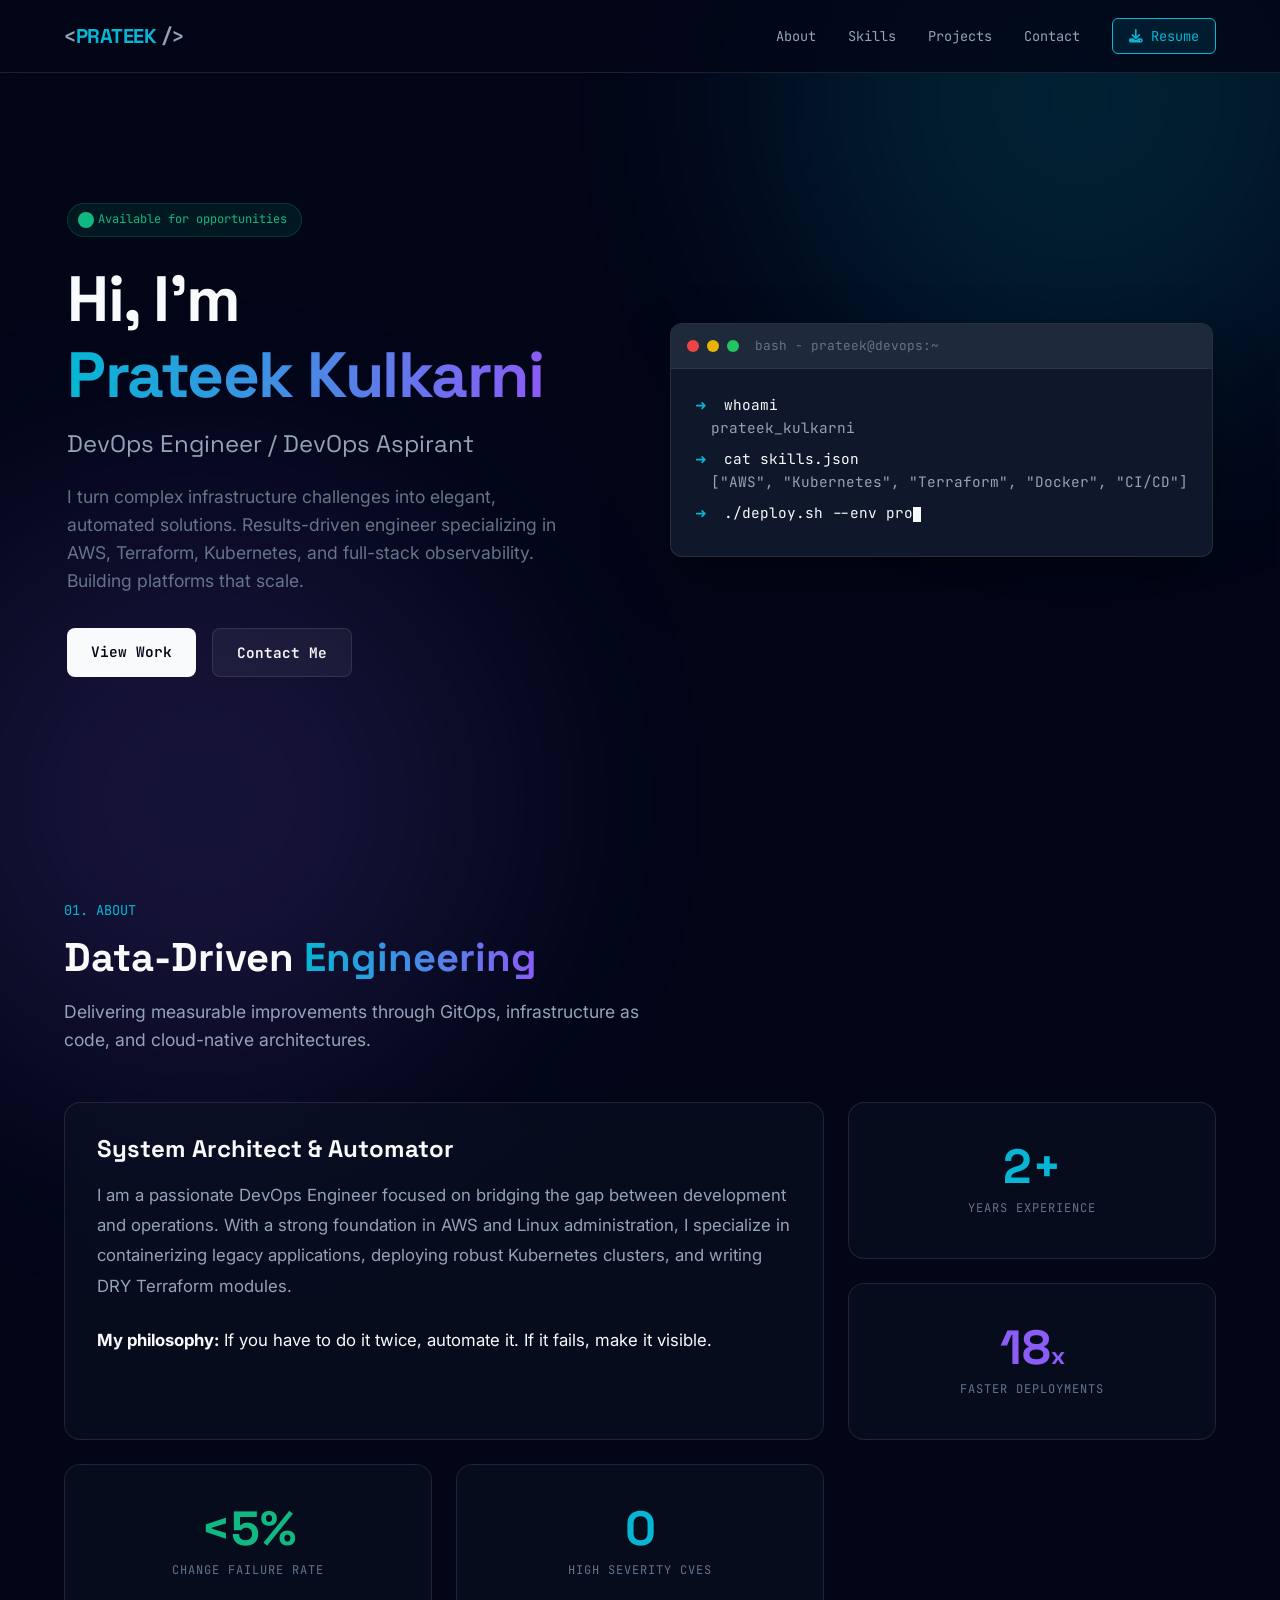
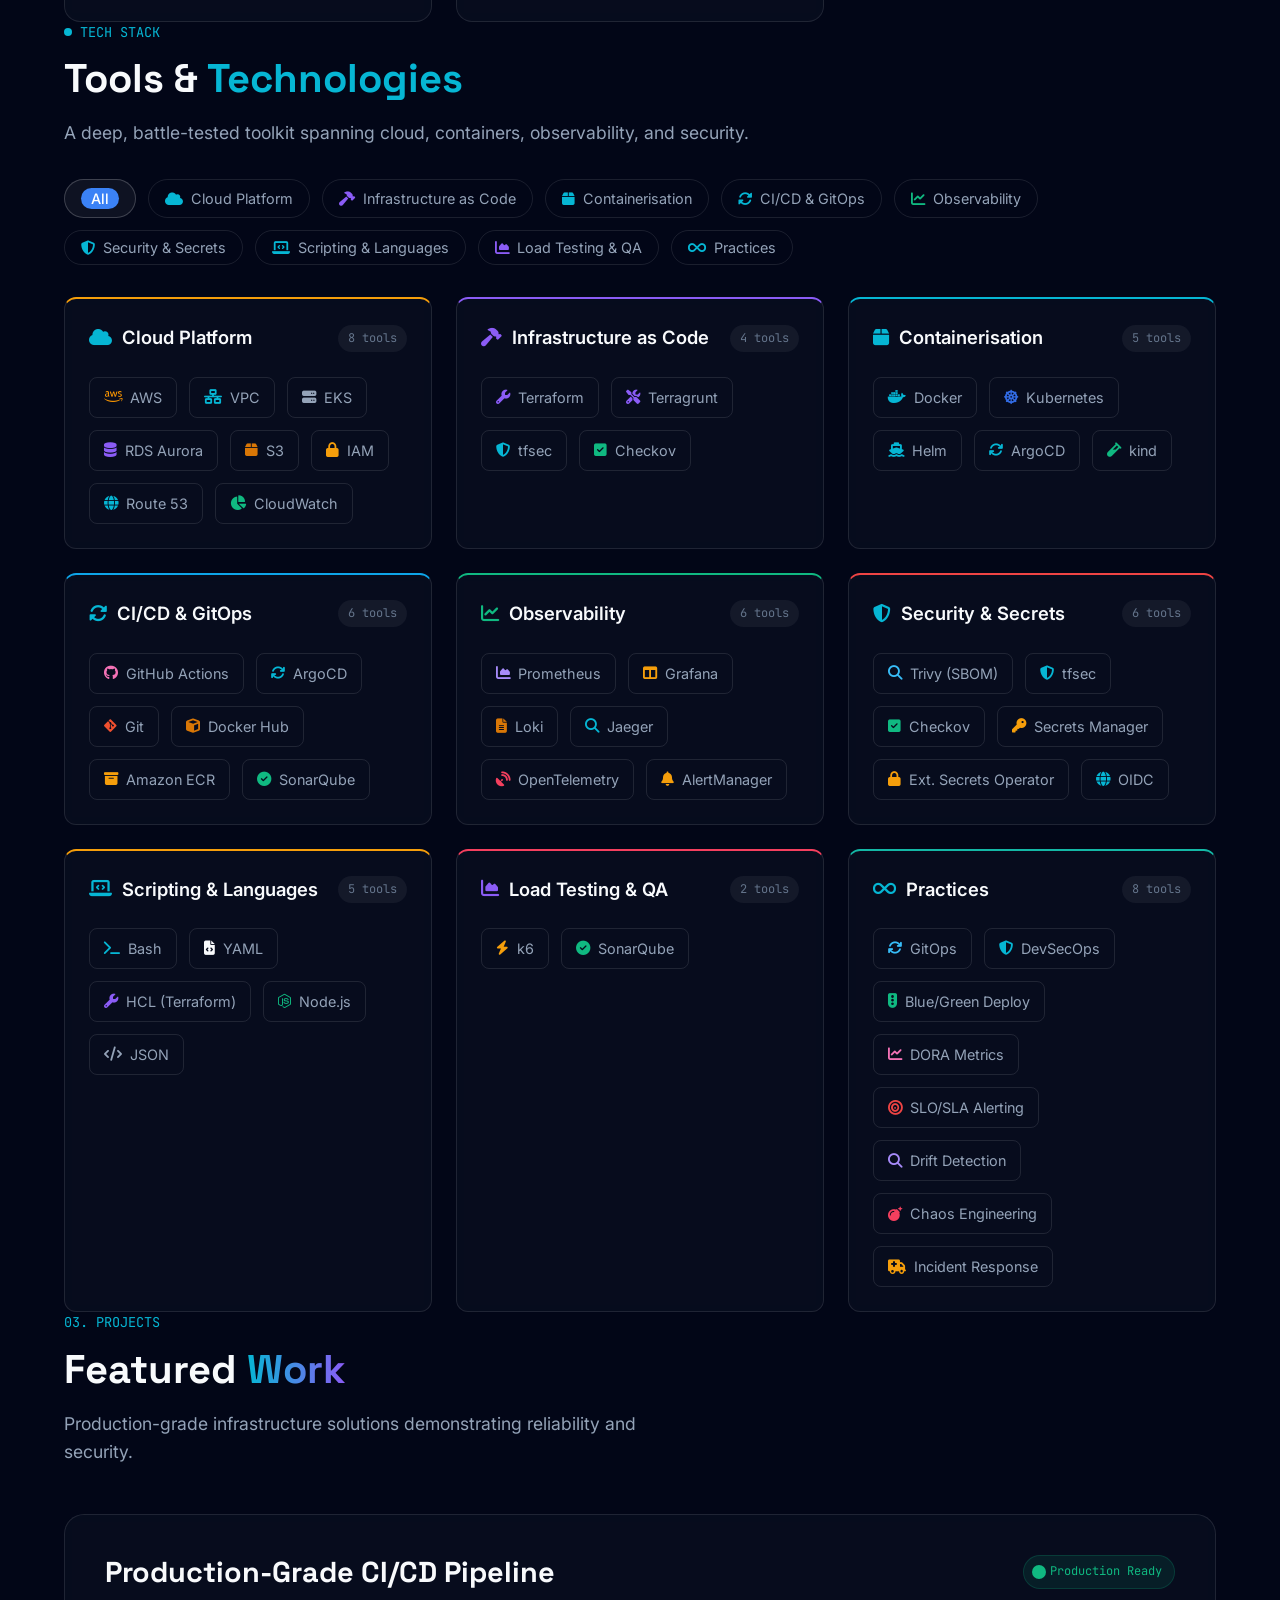
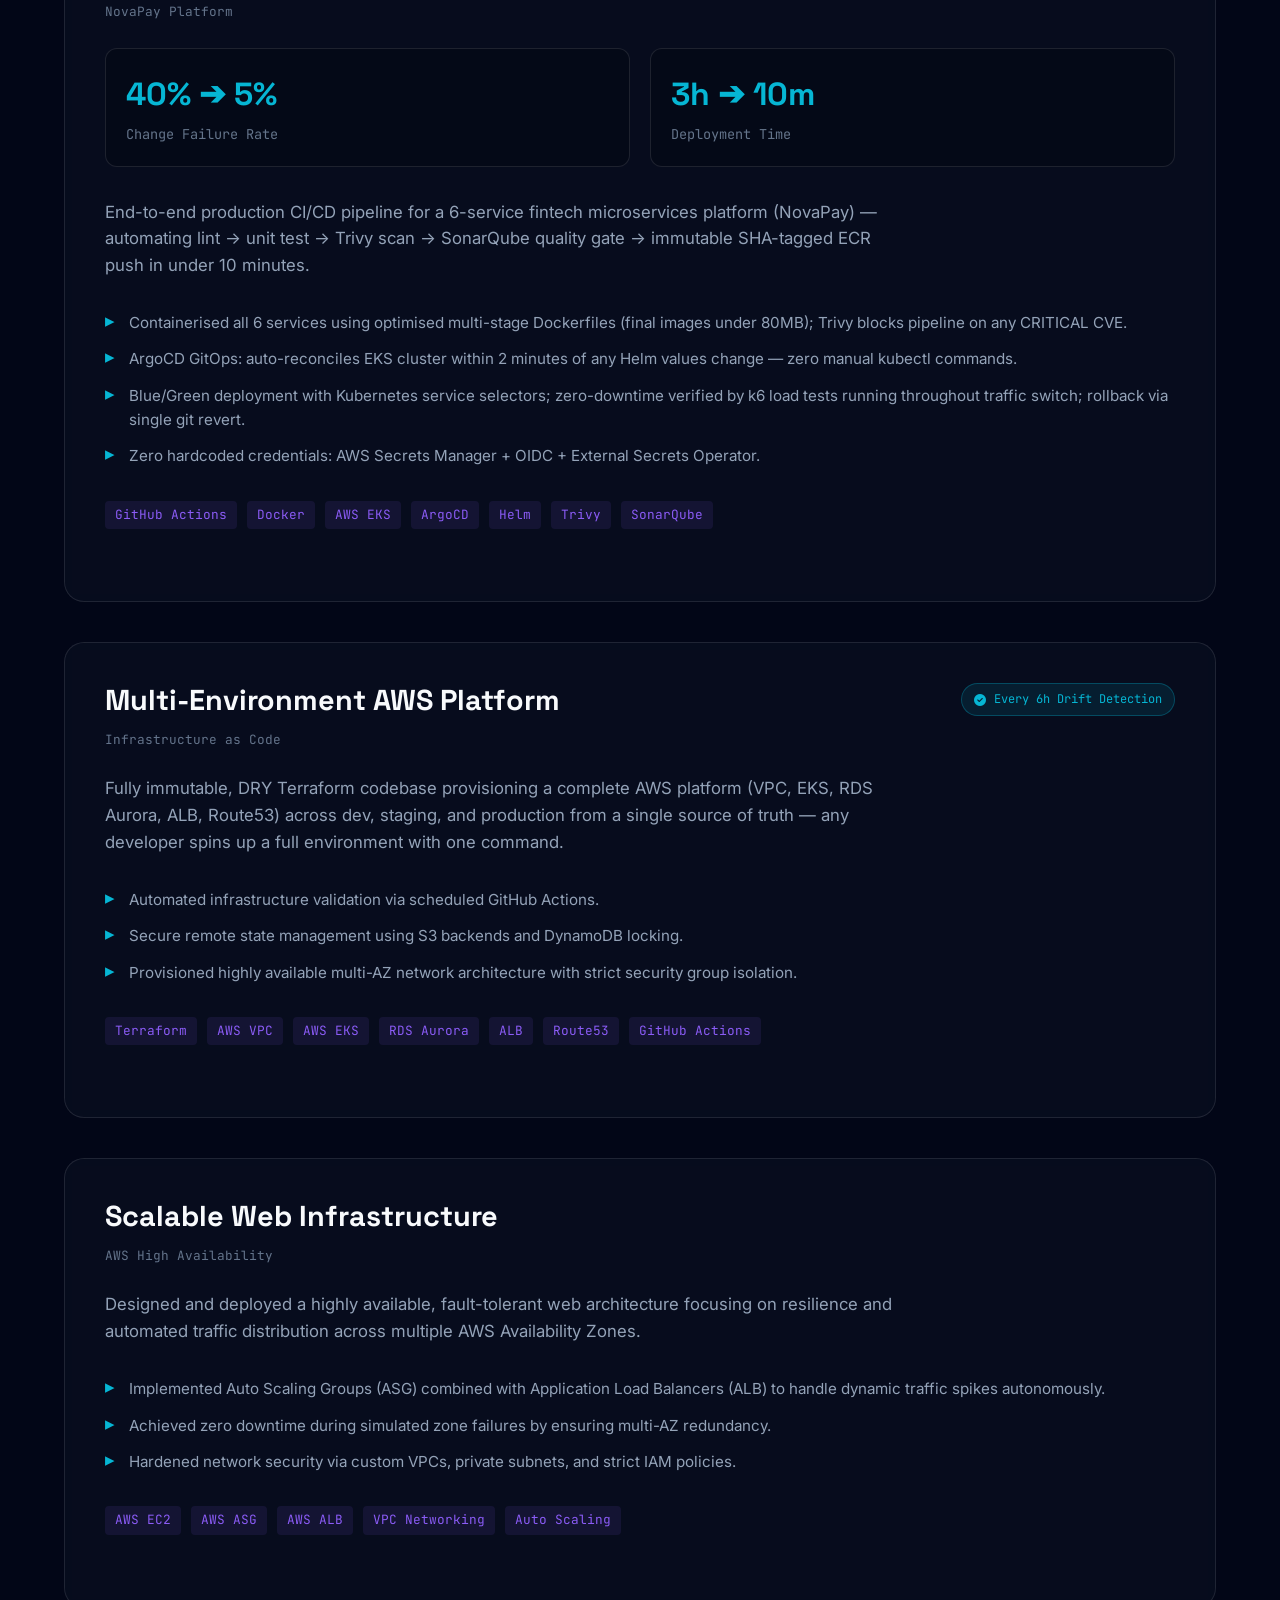
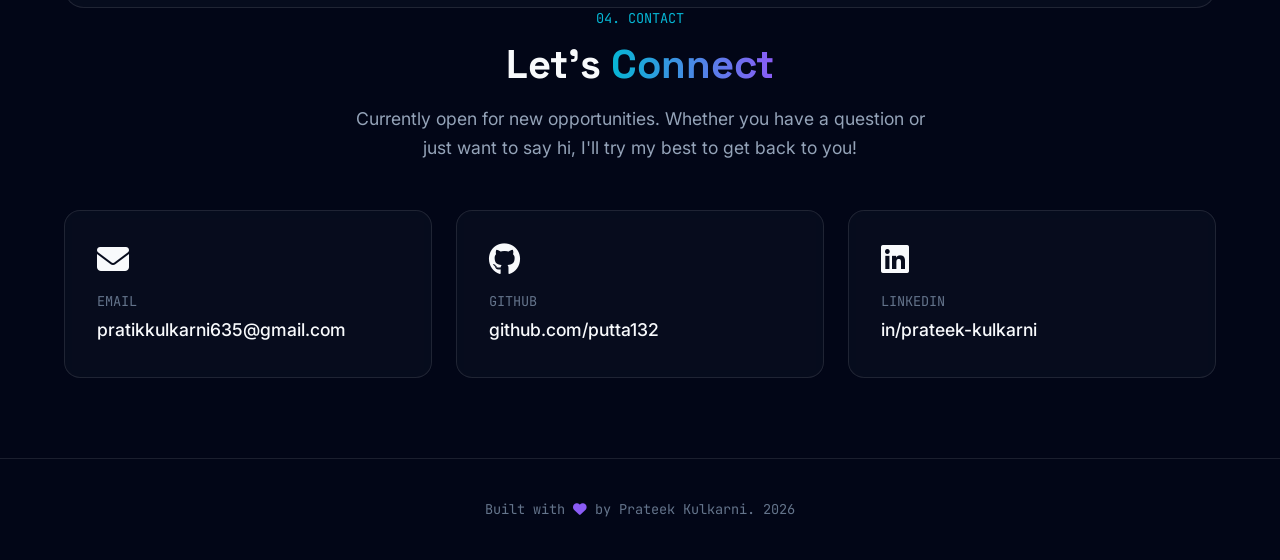
==== commit de679eaf: "feat: implement advanced filterable skills section UI matching reference" ====
--- a/index.html
+++ b/index.html
@@ -140,48 +140,168 @@
 
   <!-- ========== SKILLS SECTION ========== -->
   <section id="skills" class="container">
-    <div class="section-header reveal">
-      <span class="section-tag">02. SKILLS</span>
-      <h2 class="section-title">Technical <span class="gradient-text">Arsenal</span></h2>
-      <p class="section-desc">Tools and technologies I use to build, deploy, and monitor scalable cloud platforms.</p>
-    </div>
-
-    <div class="skills-grid reveal delay-1">
-      <!-- Category 1 -->
-      <div class="skill-col">
-        <h3 class="skill-col-title">
-          <i class="fas fa-cloud text-cyan"></i> Cloud & Platform
-        </h3>
-        <div class="skill-tags">
-          <span class="skill-tag"><i class="fab fa-aws"></i> AWS (EC2, S3, VPC)</span>
-          <span class="skill-tag"><i class="fas fa-server"></i> ALB & Auto Scaling</span>
-          <span class="skill-tag"><i class="fab fa-linux"></i> Linux Administration</span>
-        </div>
-      </div>
-
-      <!-- Category 2 -->
-      <div class="skill-col">
-        <h3 class="skill-col-title">
-          <i class="fas fa-box text-purple"></i> Containers & Orchestration
-        </h3>
-        <div class="skill-tags">
-          <span class="skill-tag"><i class="fab fa-docker"></i> Docker</span>
-          <span class="skill-tag"><i class="fas fa-dharmachakra"></i> Kubernetes</span>
-          <span class="skill-tag"><i class="fas fa-ship"></i> Helm</span>
-        </div>
-      </div>
-
-      <!-- Category 3 -->
-      <div class="skill-col">
-        <h3 class="skill-col-title">
-          <i class="fas fa-code-branch text-green"></i> Automation & CI/CD
-        </h3>
-        <div class="skill-tags">
-          <span class="skill-tag"><i class="fas fa-cubes"></i> Terraform</span>
-          <span class="skill-tag"><i class="fab fa-git-alt"></i> Git & GitHub</span>
-          <span class="skill-tag"><i class="fab fa-jenkins"></i> Jenkins Pipeline</span>
-        </div>
-      </div>
+    <div class="section-header reveal" style="margin-bottom: 32px;">
+      <span class="section-tag" style="color: var(--accent-cyan); display: flex; align-items: center; gap: 8px;"><div style="width: 8px; height: 8px; background: var(--accent-cyan); border-radius: 50%;"></div> TECH STACK</span>
+      <h2 class="section-title">Tools &amp; <span class="text-cyan">Technologies</span></h2>
+      <p class="section-desc" style="max-width: 700px;">A deep, battle-tested toolkit spanning cloud, containers, observability, and security.</p>
+    </div>
+
+    <!-- Filter Bar -->
+    <div class="skills-filter reveal delay-1" id="skills-filter">
+      <button class="filter-btn active" data-filter="all"><span class="all-badge">All</span></button>
+      <button class="filter-btn" data-filter="cloud"><i class="fas fa-cloud text-cyan"></i> Cloud Platform</button>
+      <button class="filter-btn" data-filter="iac"><i class="fas fa-hammer text-purple"></i> Infrastructure as Code</button>
+      <button class="filter-btn" data-filter="containers"><i class="fas fa-box text-cyan"></i> Containerisation</button>
+      <button class="filter-btn" data-filter="cicd"><i class="fas fa-sync-alt text-cyan"></i> CI/CD & GitOps</button>
+      <button class="filter-btn" data-filter="observ"><i class="fas fa-chart-line text-green"></i> Observability</button>
+      <button class="filter-btn" data-filter="secure"><i class="fas fa-shield-alt text-cyan"></i> Security & Secrets</button>
+      <button class="filter-btn" data-filter="script"><i class="fas fa-laptop-code text-cyan"></i> Scripting & Languages</button>
+      <button class="filter-btn" data-filter="qa"><i class="fas fa-chart-area text-purple"></i> Load Testing & QA</button>
+      <button class="filter-btn" data-filter="practice"><i class="fas fa-infinity text-cyan"></i> Practices</button>
+    </div>
+
+    <div class="skills-grid reveal delay-2" id="skills-grid">
+      
+      <!-- 1. Cloud Platform -->
+      <div class="skill-category-card" data-category="cloud" style="--card-color: #f59e0b;">
+        <div class="s-card-header">
+          <div class="s-card-title"><i class="fas fa-cloud text-cyan"></i> Cloud Platform</div>
+          <div class="s-card-count">8 tools</div>
+        </div>
+        <div class="s-card-body">
+          <div class="s-tool-pill"><i class="fab fa-aws" style="color:#ff9900;"></i> AWS</div>
+          <div class="s-tool-pill"><i class="fas fa-network-wired text-cyan"></i> VPC</div>
+          <div class="s-tool-pill"><i class="fas fa-server"></i> EKS</div>
+          <div class="s-tool-pill"><i class="fas fa-database text-purple"></i> RDS Aurora</div>
+          <div class="s-tool-pill"><i class="fas fa-box" style="color:#d97706;"></i> S3</div>
+          <div class="s-tool-pill"><i class="fas fa-lock" style="color:#f59e0b;"></i> IAM</div>
+          <div class="s-tool-pill"><i class="fas fa-globe text-cyan"></i> Route 53</div>
+          <div class="s-tool-pill"><i class="fas fa-chart-pie" style="color:#10b981;"></i> CloudWatch</div>
+        </div>
+      </div>
+
+      <!-- 2. IaC -->
+      <div class="skill-category-card" data-category="iac" style="--card-color: #8b5cf6;">
+        <div class="s-card-header">
+          <div class="s-card-title"><i class="fas fa-hammer text-purple"></i> Infrastructure as Code</div>
+          <div class="s-card-count">4 tools</div>
+        </div>
+        <div class="s-card-body">
+          <div class="s-tool-pill"><i class="fas fa-wrench" style="color:#8b5cf6;"></i> Terraform</div>
+          <div class="s-tool-pill"><i class="fas fa-tools" style="color:#8b5cf6;"></i> Terragrunt</div>
+          <div class="s-tool-pill"><i class="fas fa-shield-alt text-cyan"></i> tfsec</div>
+          <div class="s-tool-pill"><i class="fas fa-check-square" style="color:#10b981;"></i> Checkov</div>
+        </div>
+      </div>
+
+      <!-- 3. Containerisation -->
+      <div class="skill-category-card" data-category="containers" style="--card-color: #06b6d4;">
+        <div class="s-card-header">
+          <div class="s-card-title"><i class="fas fa-box text-cyan"></i> Containerisation</div>
+          <div class="s-card-count">5 tools</div>
+        </div>
+        <div class="s-card-body">
+          <div class="s-tool-pill"><i class="fab fa-docker text-cyan"></i> Docker</div>
+          <div class="s-tool-pill"><i class="fas fa-dharmachakra" style="color:#326ce5;"></i> Kubernetes</div>
+          <div class="s-tool-pill"><i class="fas fa-ship text-cyan"></i> Helm</div>
+          <div class="s-tool-pill"><i class="fas fa-sync text-cyan"></i> ArgoCD</div>
+          <div class="s-tool-pill"><i class="fas fa-vial" style="color:#10b981;"></i> kind</div>
+        </div>
+      </div>
+
+      <!-- 4. CI/CD & GitOps -->
+      <div class="skill-category-card" data-category="cicd" style="--card-color: #0ea5e9;">
+        <div class="s-card-header">
+          <div class="s-card-title"><i class="fas fa-sync-alt text-cyan"></i> CI/CD & GitOps</div>
+          <div class="s-card-count">6 tools</div>
+        </div>
+        <div class="s-card-body">
+          <div class="s-tool-pill"><i class="fab fa-github" style="color:#f472b6;"></i> GitHub Actions</div>
+          <div class="s-tool-pill"><i class="fas fa-sync text-cyan"></i> ArgoCD</div>
+          <div class="s-tool-pill"><i class="fab fa-git-alt" style="color:#f1502f;"></i> Git</div>
+          <div class="s-tool-pill"><i class="fas fa-cube" style="color:#d97706;"></i> Docker Hub</div>
+          <div class="s-tool-pill"><i class="fas fa-archive" style="color:#f59e0b;"></i> Amazon ECR</div>
+          <div class="s-tool-pill"><i class="fas fa-check-circle" style="color:#10b981;"></i> SonarQube</div>
+        </div>
+      </div>
+
+      <!-- 5. Observability -->
+      <div class="skill-category-card" data-category="observ" style="--card-color: #10b981;">
+        <div class="s-card-header">
+          <div class="s-card-title"><i class="fas fa-chart-line text-green"></i> Observability</div>
+          <div class="s-card-count">6 tools</div>
+        </div>
+        <div class="s-card-body">
+          <div class="s-tool-pill"><i class="fas fa-chart-area" style="color:#a78bfa;"></i> Prometheus</div>
+          <div class="s-tool-pill"><i class="fas fa-columns" style="color:#f59e0b;"></i> Grafana</div>
+          <div class="s-tool-pill"><i class="fas fa-file-alt" style="color:#d97706;"></i> Loki</div>
+          <div class="s-tool-pill"><i class="fas fa-search text-cyan"></i> Jaeger</div>
+          <div class="s-tool-pill"><i class="fas fa-satellite-dish" style="color:#f43f5e;"></i> OpenTelemetry</div>
+          <div class="s-tool-pill"><i class="fas fa-bell" style="color:#f59e0b;"></i> AlertManager</div>
+        </div>
+      </div>
+
+      <!-- 6. Security -->
+      <div class="skill-category-card" data-category="secure" style="--card-color: #ef4444;">
+        <div class="s-card-header">
+          <div class="s-card-title"><i class="fas fa-shield-alt text-cyan"></i> Security & Secrets</div>
+          <div class="s-card-count">6 tools</div>
+        </div>
+        <div class="s-card-body">
+          <div class="s-tool-pill"><i class="fas fa-search" style="color:#38bdf8;"></i> Trivy (SBOM)</div>
+          <div class="s-tool-pill"><i class="fas fa-shield-alt text-cyan"></i> tfsec</div>
+          <div class="s-tool-pill"><i class="fas fa-check-square" style="color:#10b981;"></i> Checkov</div>
+          <div class="s-tool-pill"><i class="fas fa-key" style="color:#f59e0b;"></i> Secrets Manager</div>
+          <div class="s-tool-pill"><i class="fas fa-lock" style="color:#f59e0b;"></i> Ext. Secrets Operator</div>
+          <div class="s-tool-pill"><i class="fas fa-globe text-cyan"></i> OIDC</div>
+        </div>
+      </div>
+
+      <!-- 7. Scripting & Languages -->
+      <div class="skill-category-card" data-category="script" style="--card-color: #f59e0b;">
+        <div class="s-card-header">
+          <div class="s-card-title"><i class="fas fa-laptop-code text-cyan"></i> Scripting & Languages</div>
+          <div class="s-card-count">5 tools</div>
+        </div>
+        <div class="s-card-body">
+          <div class="s-tool-pill"><i class="fas fa-terminal text-cyan"></i> Bash</div>
+          <div class="s-tool-pill"><i class="fas fa-file-code" style="color:#f8fafc;"></i> YAML</div>
+          <div class="s-tool-pill"><i class="fas fa-wrench" style="color:#8b5cf6;"></i> HCL (Terraform)</div>
+          <div class="s-tool-pill"><i class="fab fa-node-js" style="color:#10b981;"></i> Node.js</div>
+          <div class="s-tool-pill"><i class="fas fa-code"></i> JSON</div>
+        </div>
+      </div>
+
+      <!-- 8. QA -->
+      <div class="skill-category-card" data-category="qa" style="--card-color: #f43f5e;">
+        <div class="s-card-header">
+          <div class="s-card-title"><i class="fas fa-chart-area text-purple"></i> Load Testing & QA</div>
+          <div class="s-card-count">2 tools</div>
+        </div>
+        <div class="s-card-body">
+          <div class="s-tool-pill"><i class="fas fa-bolt" style="color:#f59e0b;"></i> k6</div>
+          <div class="s-tool-pill"><i class="fas fa-check-circle" style="color:#10b981;"></i> SonarQube</div>
+        </div>
+      </div>
+
+      <!-- 9. Practices -->
+      <div class="skill-category-card" data-category="practice" style="--card-color: #14b8a6;">
+        <div class="s-card-header">
+          <div class="s-card-title"><i class="fas fa-infinity text-cyan"></i> Practices</div>
+          <div class="s-card-count">8 tools</div>
+        </div>
+        <div class="s-card-body">
+          <div class="s-tool-pill"><i class="fas fa-sync" style="color:#38bdf8;"></i> GitOps</div>
+          <div class="s-tool-pill"><i class="fas fa-shield-alt text-cyan"></i> DevSecOps</div>
+          <div class="s-tool-pill"><i class="fas fa-traffic-light" style="color:#10b981;"></i> Blue/Green Deploy</div>
+          <div class="s-tool-pill"><i class="fas fa-chart-line" style="color:#f472b6;"></i> DORA Metrics</div>
+          <div class="s-tool-pill"><i class="fas fa-bullseye" style="color:#ef4444;"></i> SLO/SLA Alerting</div>
+          <div class="s-tool-pill"><i class="fas fa-search" style="color:#a78bfa;"></i> Drift Detection</div>
+          <div class="s-tool-pill"><i class="fas fa-bomb" style="color:#f43f5e;"></i> Chaos Engineering</div>
+          <div class="s-tool-pill"><i class="fas fa-ambulance" style="color:#f59e0b;"></i> Incident Response</div>
+        </div>
+      </div>
+
     </div>
   </section>
 
--- a/style.css
+++ b/style.css
@@ -374,50 +374,105 @@
 }
 
 /* --- Skills Categories --- */
+.skills-filter {
+  display: flex;
+  flex-wrap: wrap;
+  gap: 12px;
+  margin-bottom: 32px;
+}
+.filter-btn {
+  background: transparent;
+  border: 1px solid rgba(255,255,255,0.1);
+  border-radius: 20px;
+  padding: 8px 16px;
+  color: var(--text-secondary);
+  font-family: var(--font-body);
+  font-size: 0.9rem;
+  cursor: pointer;
+  display: flex;
+  align-items: center;
+  gap: 8px;
+  transition: all 0.2s ease;
+}
+.filter-btn:hover, .filter-btn.active {
+  background: rgba(255,255,255,0.05);
+  border-color: rgba(255,255,255,0.2);
+  color: var(--text-primary);
+}
+.filter-btn.active .all-badge {
+  background: var(--accent-blue, #3b82f6);
+}
+.all-badge {
+  background: var(--accent-purple);
+  color: #fff;
+  padding: 2px 10px;
+  border-radius: 12px;
+  font-weight: 500;
+  transition: background 0.3s;
+}
+
 .skills-grid {
   display: grid;
   grid-template-columns: repeat(auto-fit, minmax(320px, 1fr));
   gap: 24px;
 }
-.skill-col {
-  background: var(--bg-card);
-  border: 1px solid var(--border-light);
-  border-radius: 16px;
+.skill-category-card {
+  background: rgba(15, 23, 42, 0.4);
+  border: 1px solid rgba(255,255,255,0.1);
+  border-top: 2px solid var(--card-color, var(--accent-cyan));
+  border-radius: 12px;
   padding: 24px;
   backdrop-filter: blur(12px);
-  border-top: 2px solid var(--accent-cyan);
-}
-.skill-col:nth-child(2) { border-top-color: var(--accent-purple); }
-.skill-col:nth-child(3) { border-top-color: var(--accent-green); }
-
-.skill-col-title {
-  font-size: 1.2rem;
-  margin-bottom: 20px;
-  display: flex;
-  align-items: center;
+  display: flex;
+  flex-direction: column;
+}
+.skill-category-card.hidden {
+  display: none !important;
+}
+
+.s-card-header {
+  display: flex;
+  justify-content: space-between;
+  align-items: center;
+  margin-bottom: 24px;
+}
+.s-card-title {
+  font-size: 1.15rem;
+  font-weight: 600;
+  display: flex;
+  align-items: center;
+  gap: 10px;
+}
+.s-card-count {
+  font-family: var(--font-mono);
+  font-size: 0.75rem;
+  color: var(--text-muted);
+  background: rgba(255,255,255,0.05);
+  padding: 4px 10px;
+  border-radius: 16px;
+}
+.s-card-body {
+  display: flex;
+  flex-wrap: wrap;
   gap: 12px;
 }
-.skill-tags {
-  display: flex;
-  flex-wrap: wrap;
-  gap: 10px;
-}
-.skill-tag {
-  display: flex;
-  align-items: center;
-  gap: 6px;
-  background: rgba(255,255,255,0.03);
-  border: 1px solid var(--border-light);
+.s-tool-pill {
+  display: flex;
+  align-items: center;
+  gap: 8px;
+  background: transparent;
+  border: 1px solid rgba(255,255,255,0.1);
   padding: 8px 14px;
   border-radius: 8px;
-  font-size: 0.85rem;
+  font-size: 0.9rem;
   color: var(--text-secondary);
   transition: all 0.2s ease;
 }
-.skill-tag:hover {
-  background: rgba(6, 182, 212, 0.1);
-  border-color: var(--accent-cyan);
+.s-tool-pill:hover {
+  background: rgba(255,255,255,0.05);
+  border-color: var(--card-color, var(--accent-cyan));
   color: var(--text-primary);
+  transform: translateY(-2px);
 }
 
 /* --- Projects Metrics Cards --- */
